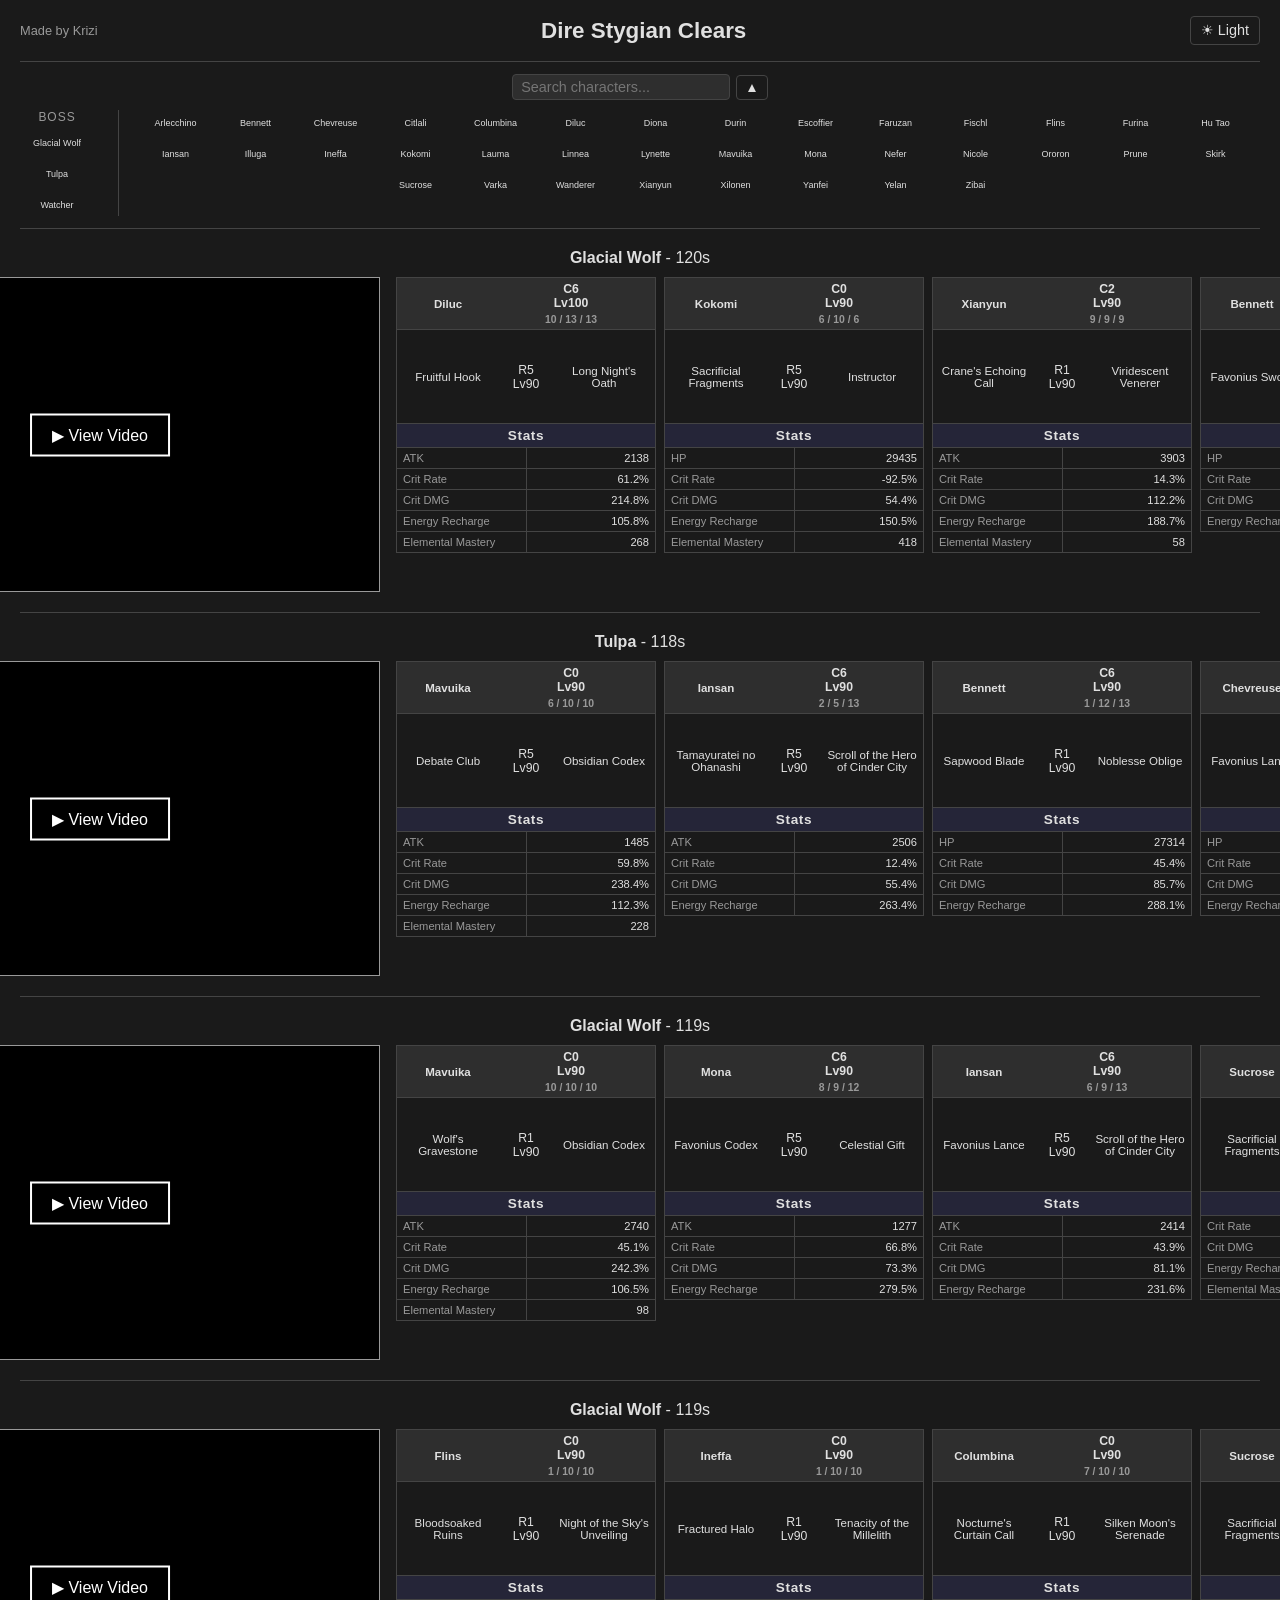
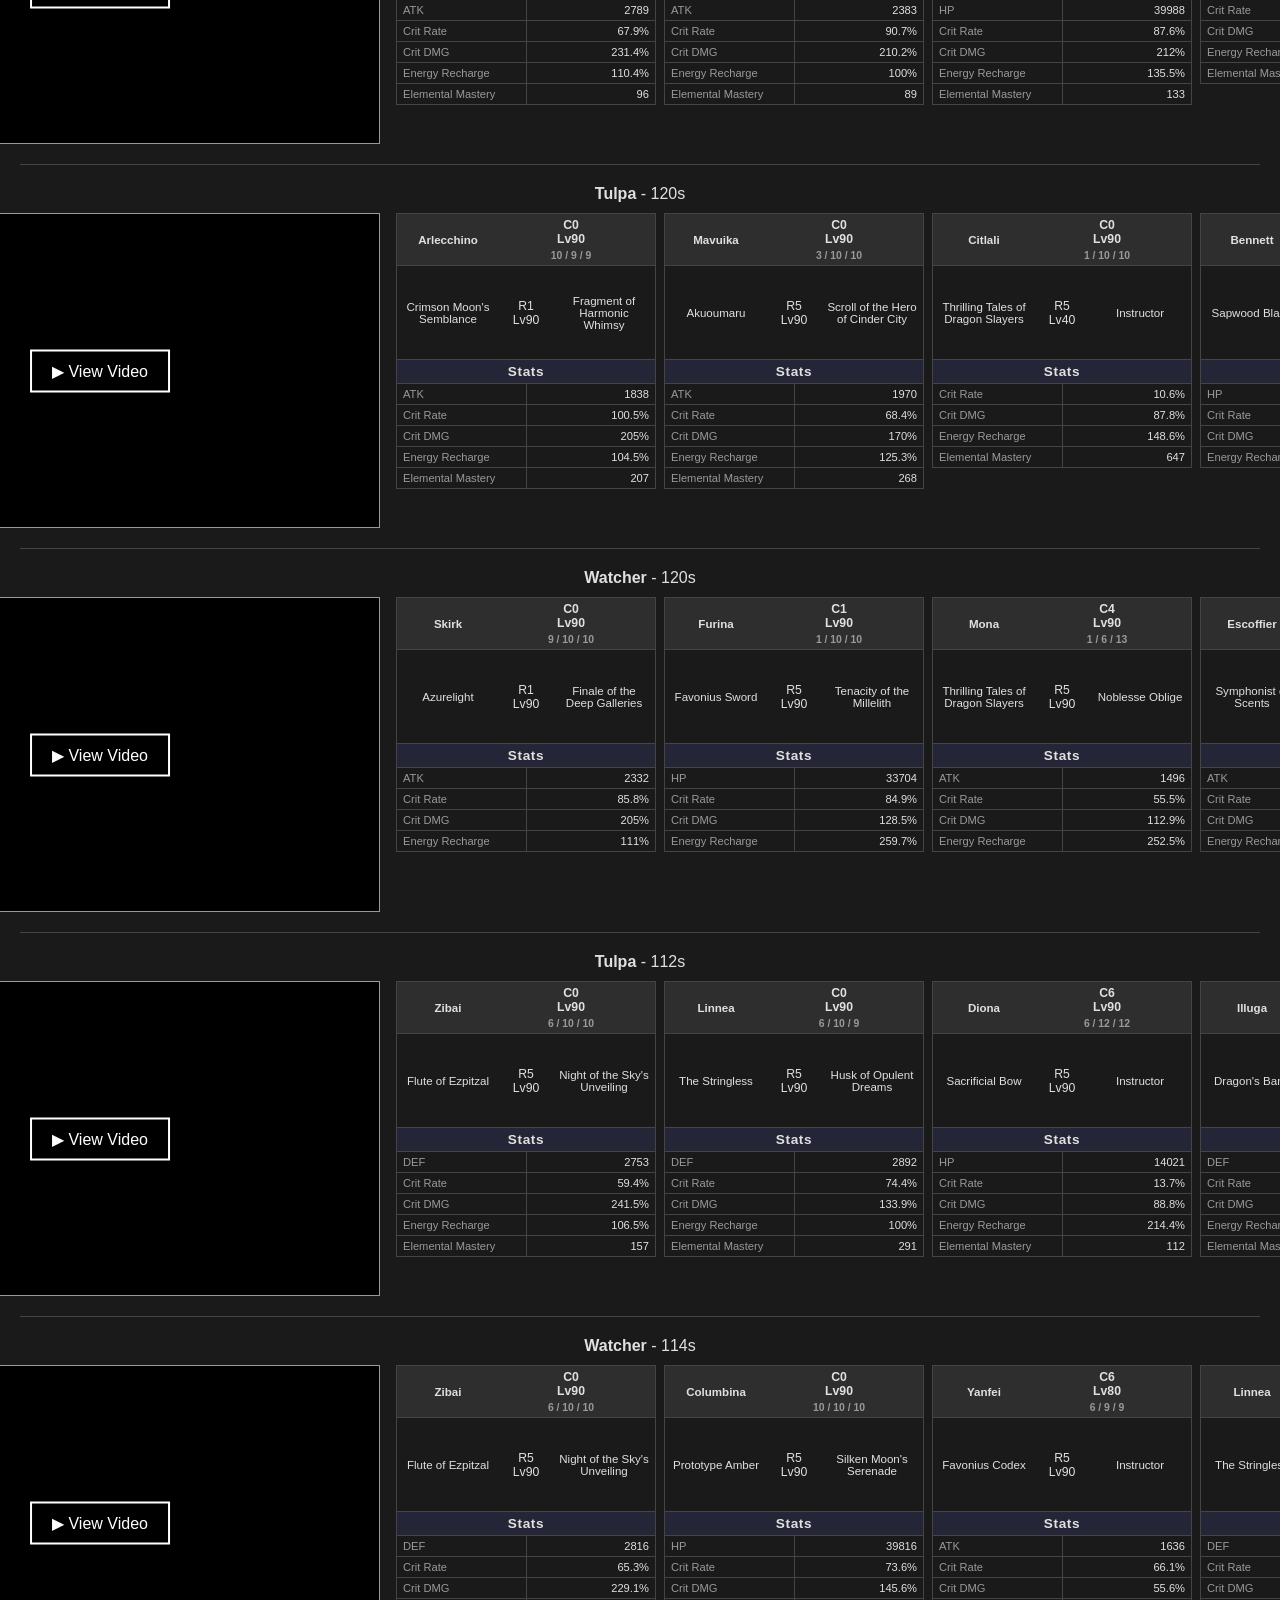
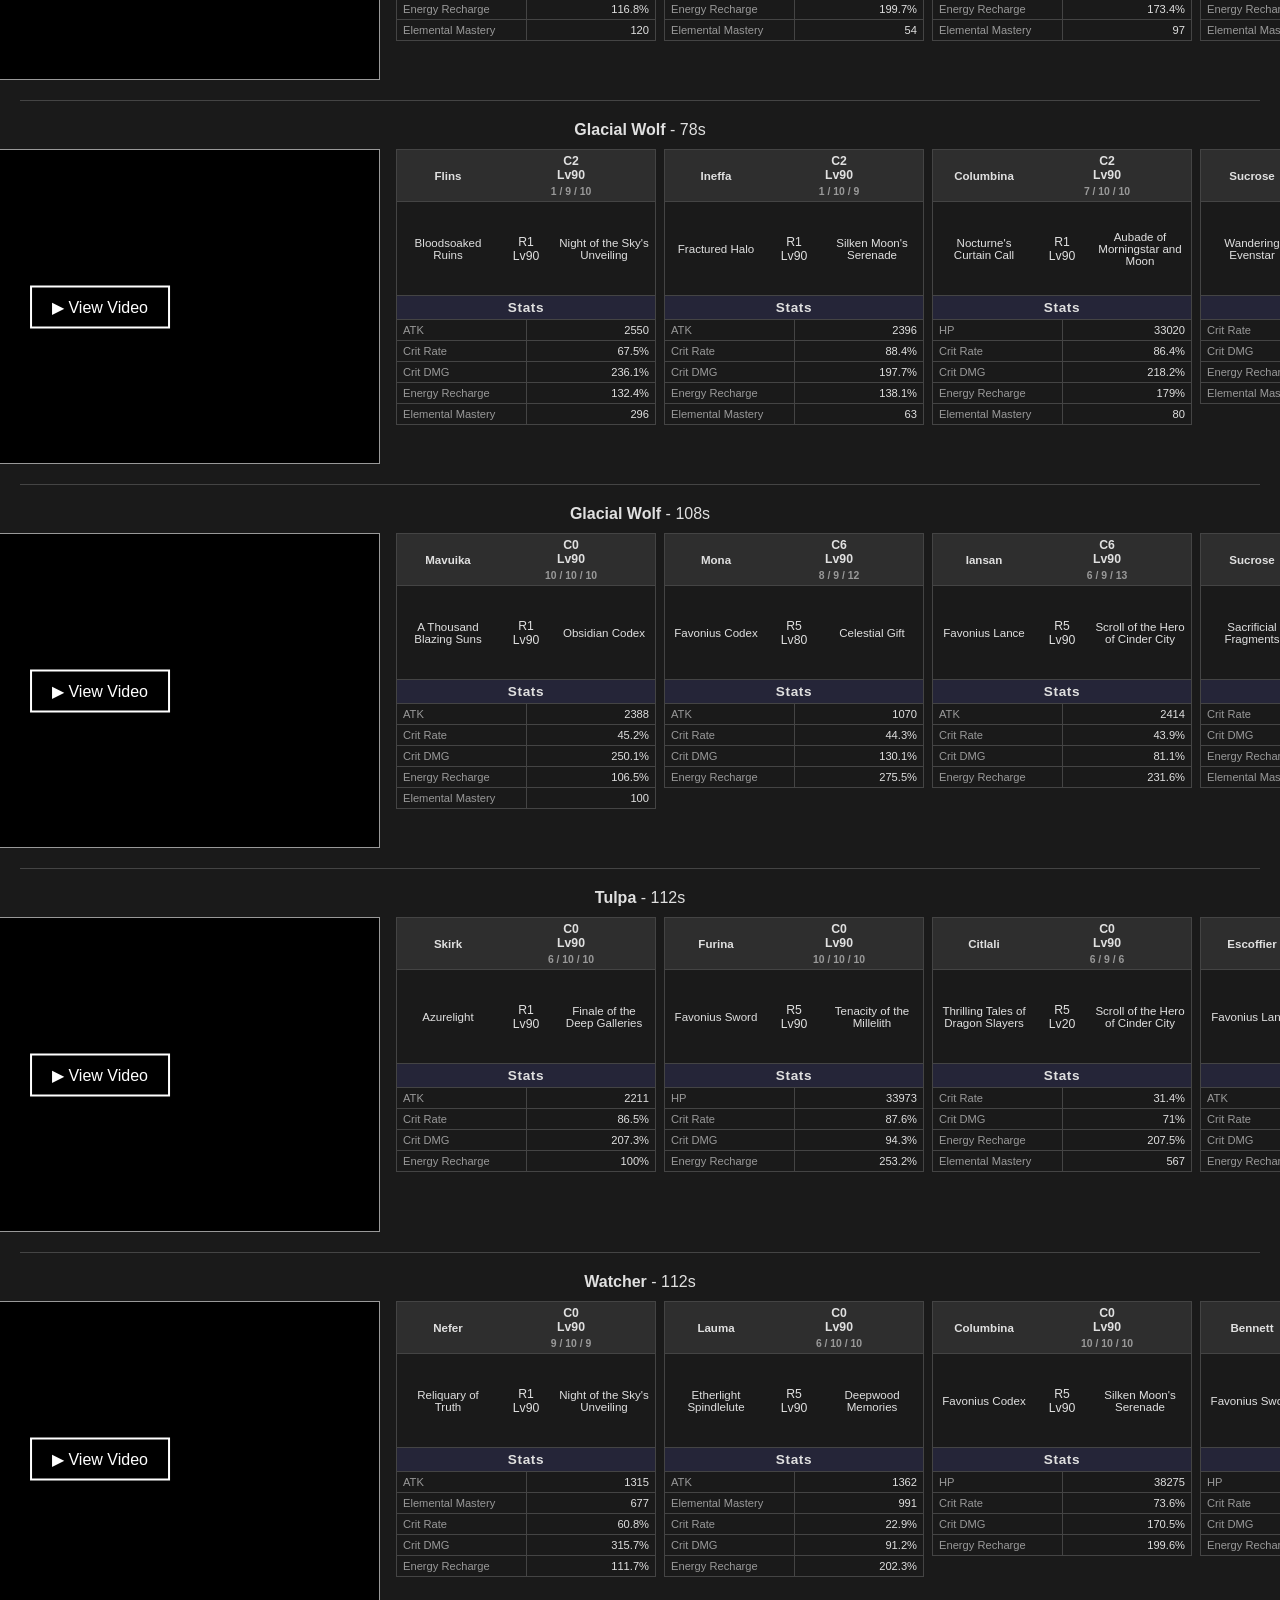
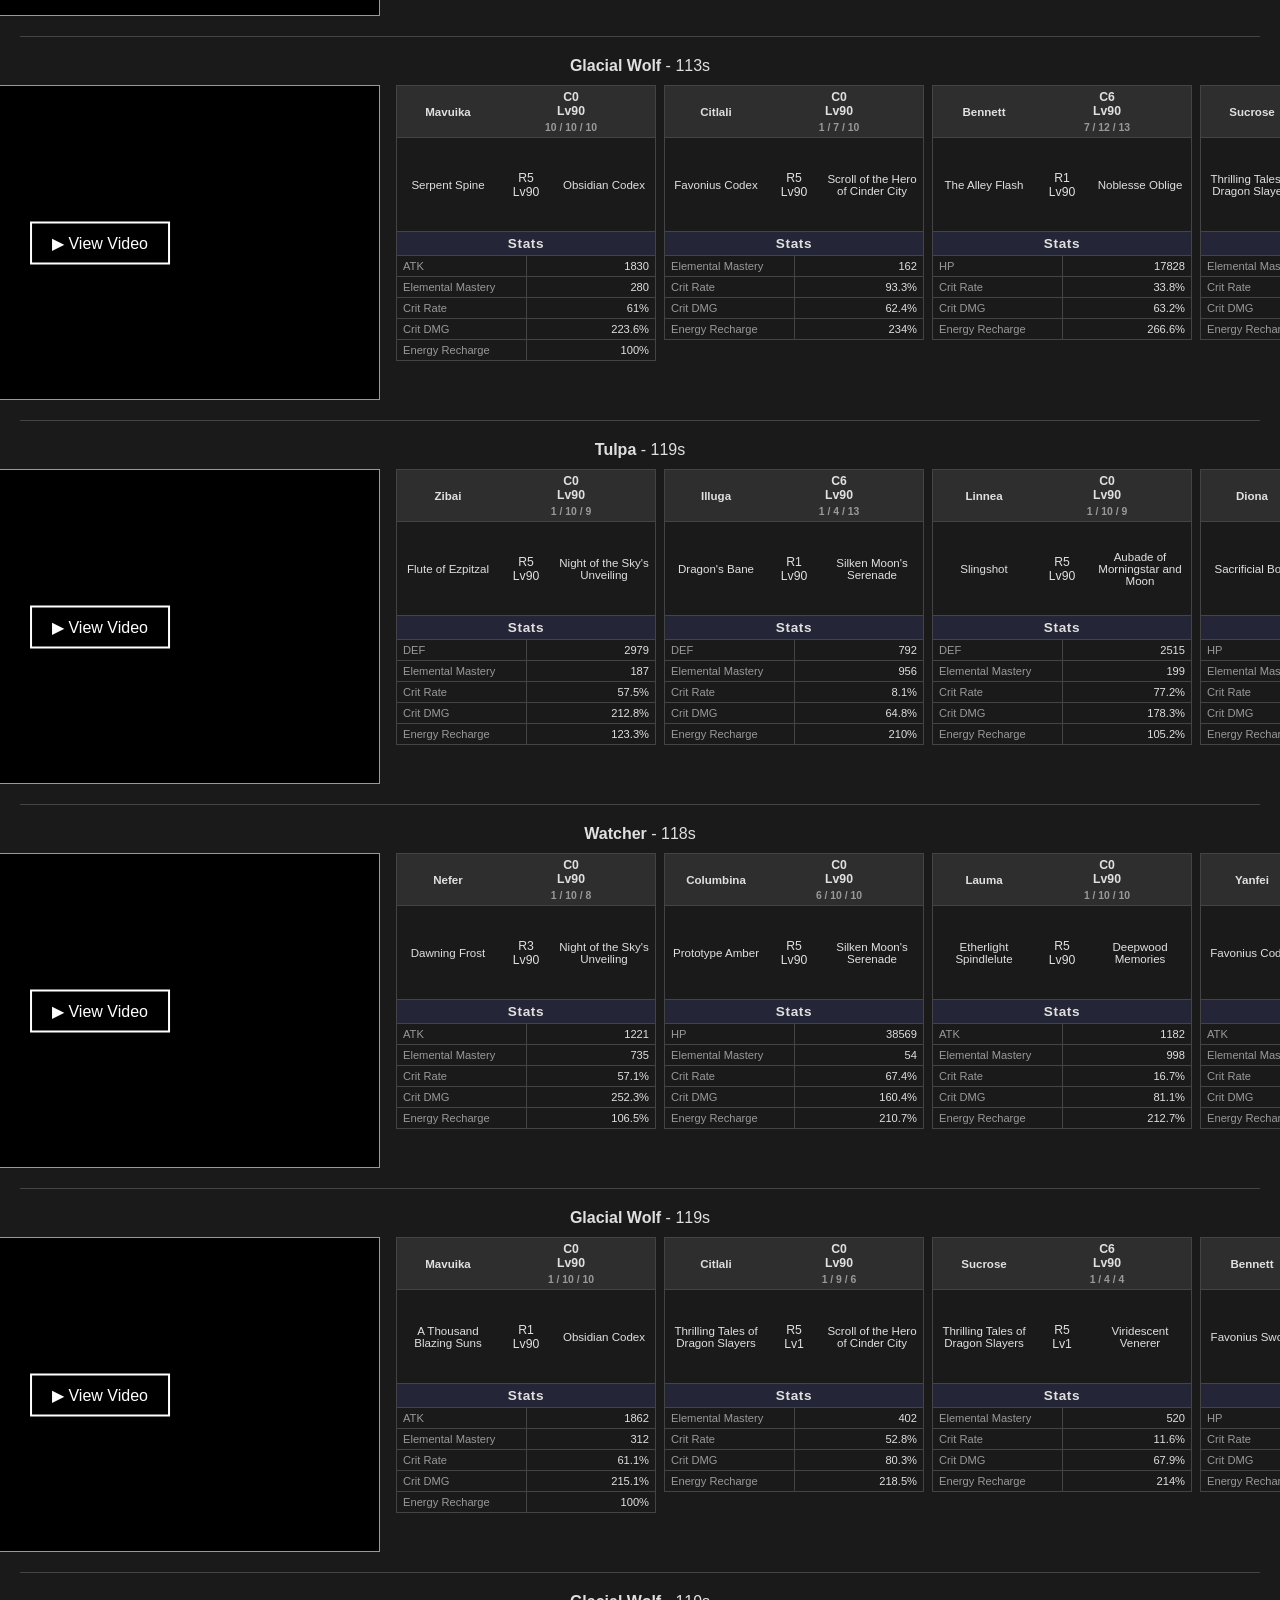
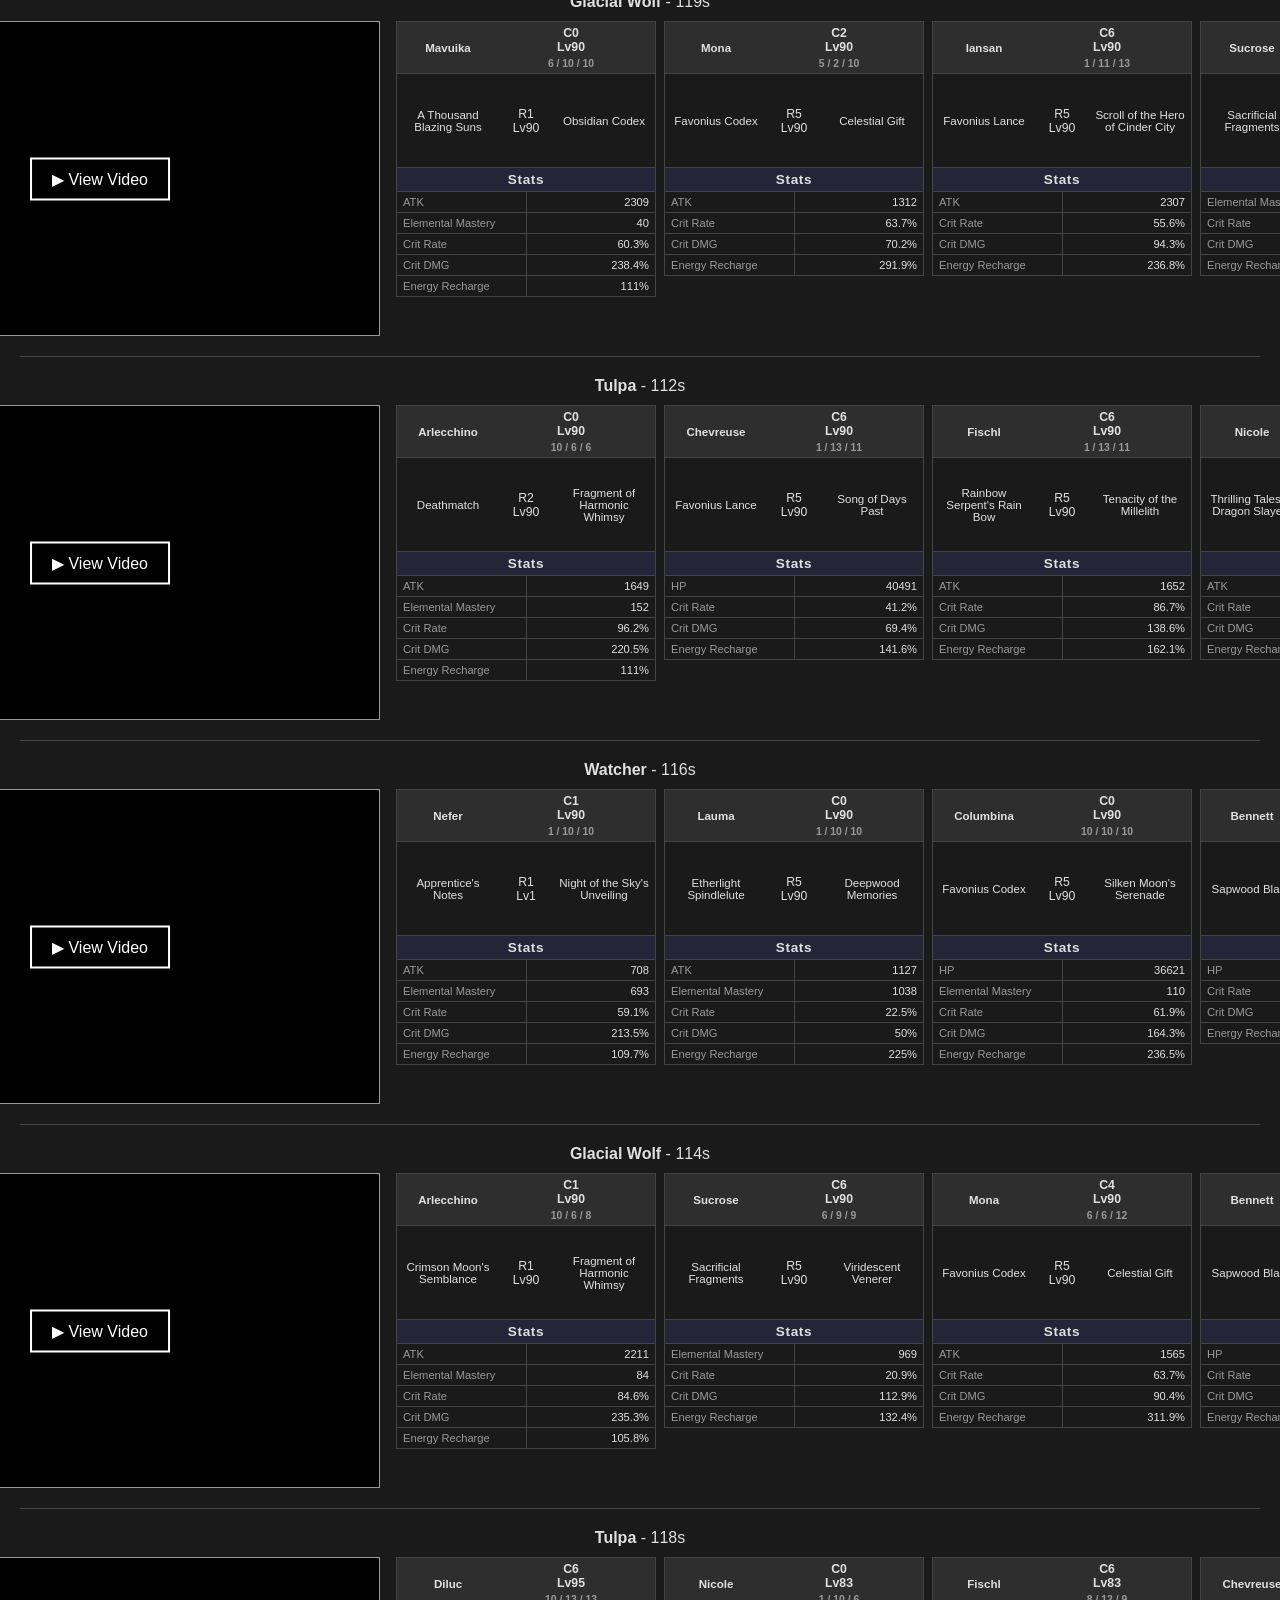
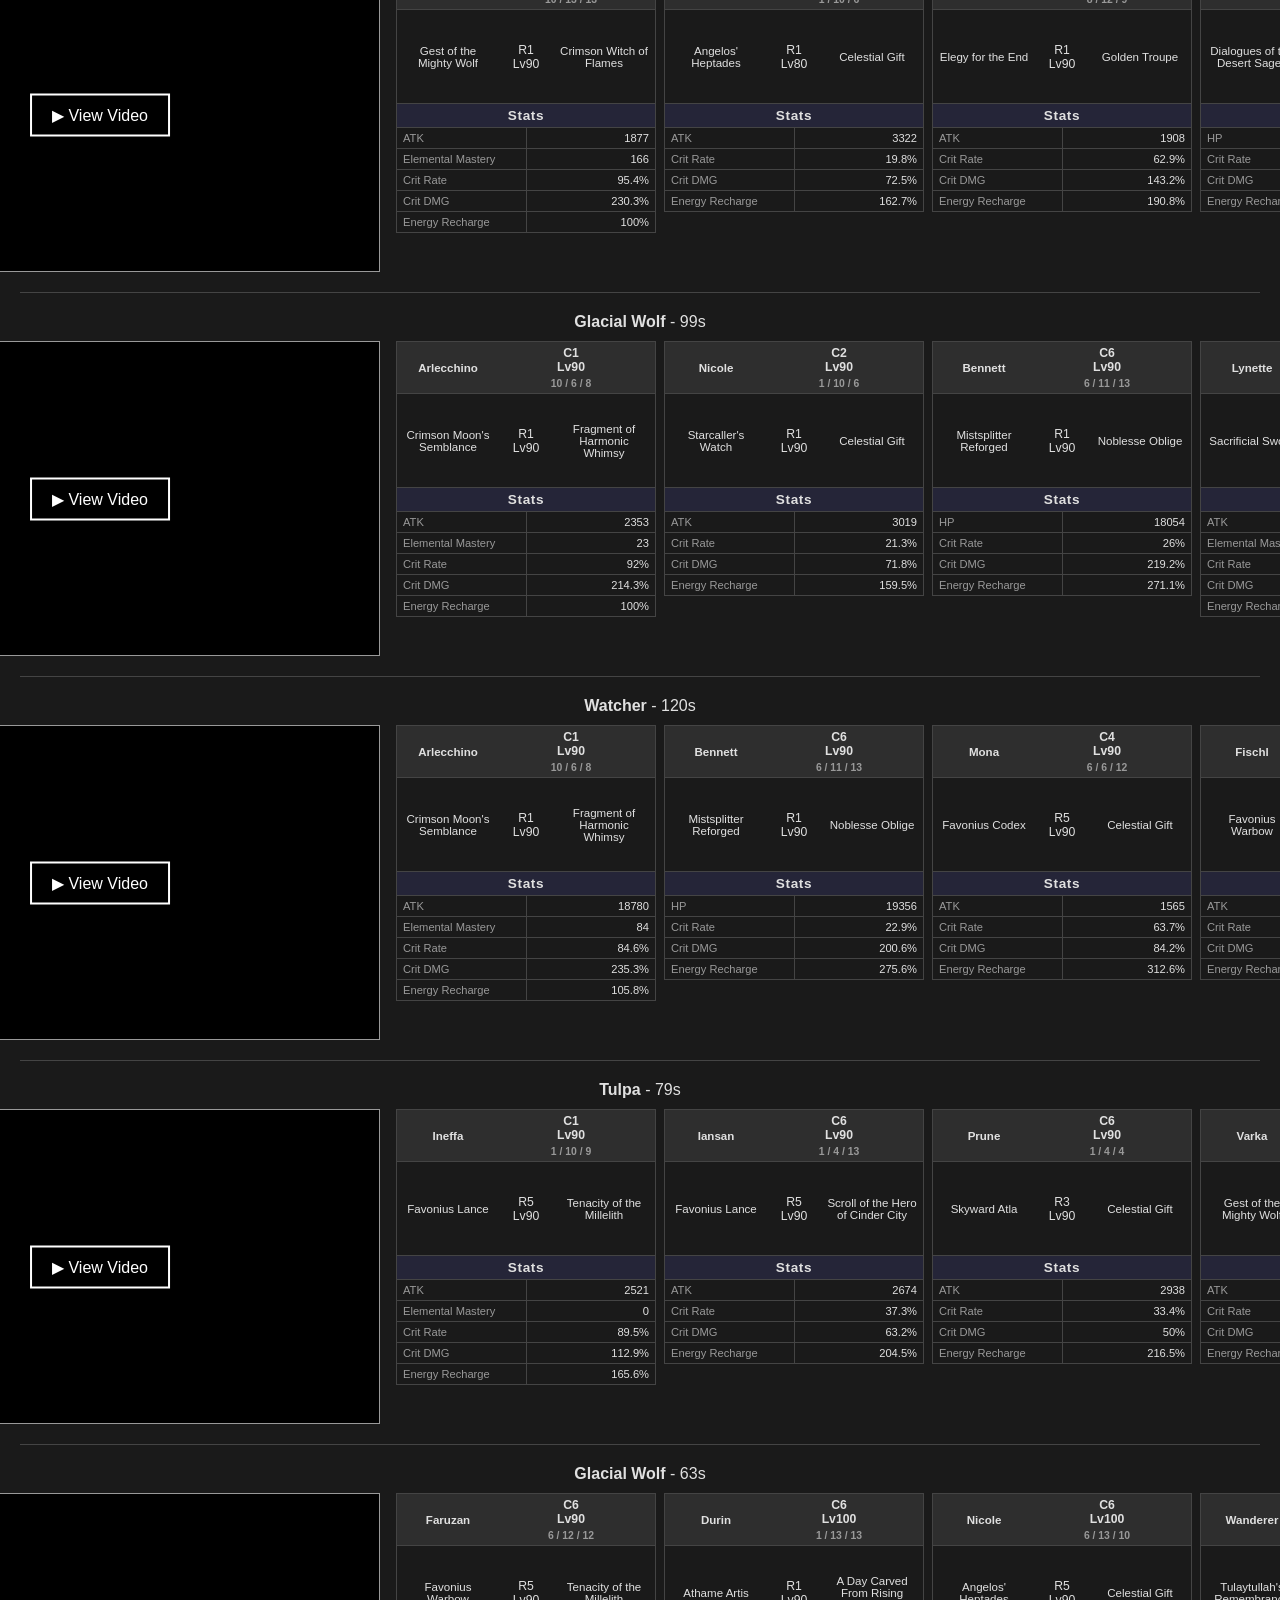
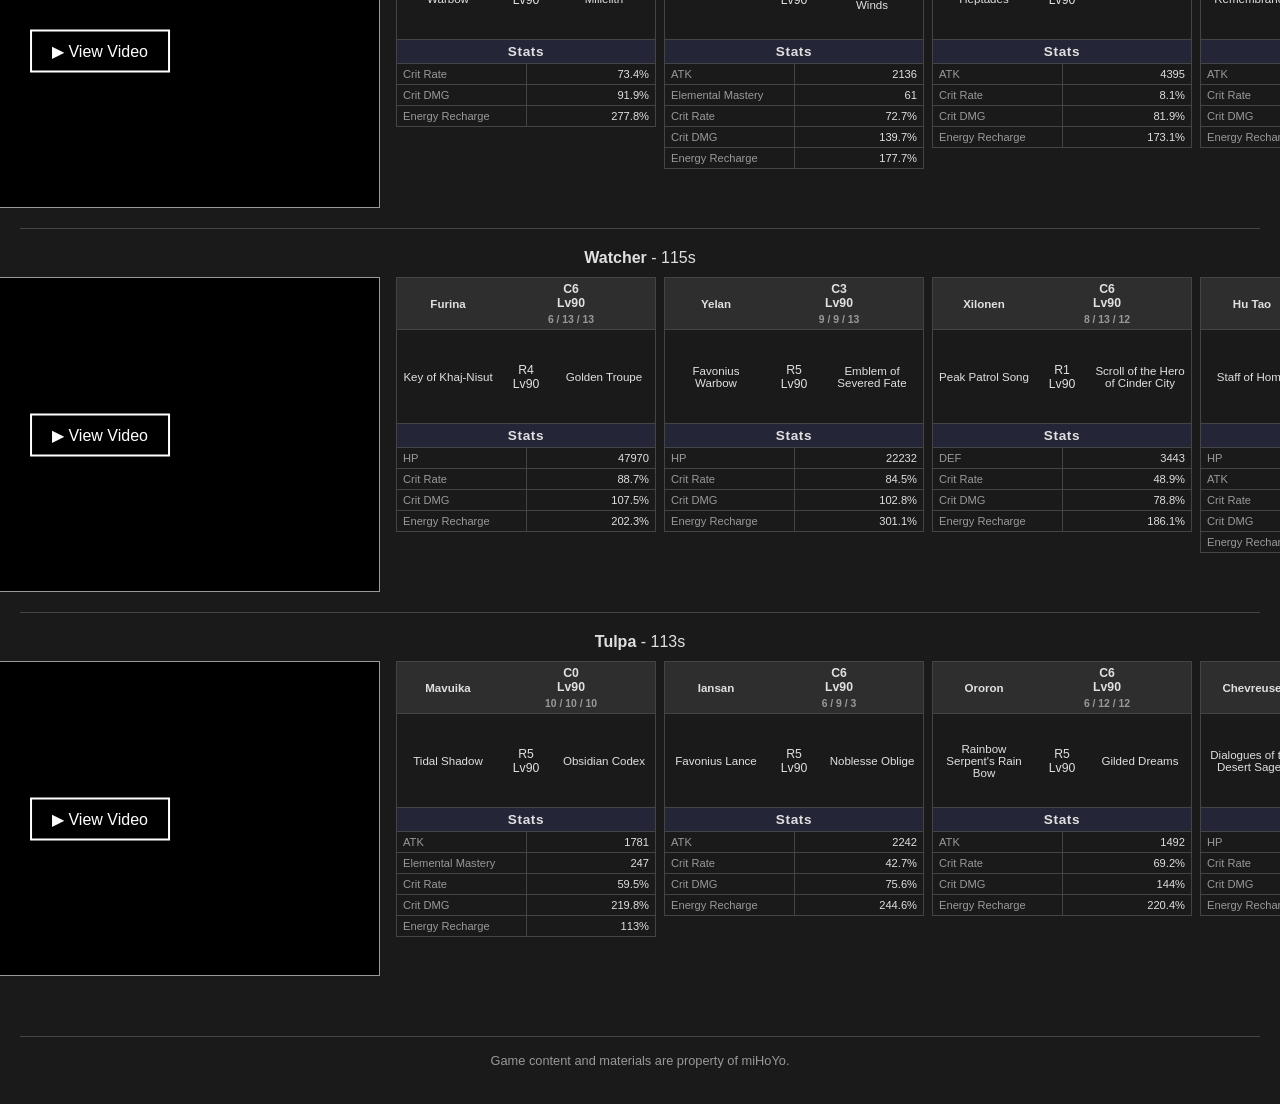
==== index.html @ 328d5f1f "Fixed mobile view tabs" ====
<!DOCTYPE html>
<html lang="en">
<head>
  <meta charset="UTF-8">
  <meta name="viewport" content="width=device-width, initial-scale=1.0">
  <title>Dire Stygian Clears</title>
  <link rel="stylesheet" href="dire-stygian-clears.css">
</head>
<body>

<header>
  <span id="byline">Made by Krizi</span>
  <h1>Dire Stygian Clears</h1>
  <div id="filters">
    <button id="themeToggle">&#9728; Light</button>
  </div>
</header>

<div id="mobileTabs">
  <button class="mobile-tab active" data-tab="clears">Clears</button>
  <button class="mobile-tab" data-tab="filters">Filters</button>
</div>

<div id="charBar">
  <div id="charSearchRow">
    <input type="text" id="charSearch" placeholder="Search characters...">
    <button id="charToggle">&#9650;</button>
  </div>
  <div id="filterIcons">
    <div id="bossIconsSection">
      <div class="filter-section-label">Boss</div>
      <div id="bossIcons"></div>
    </div>
    <div id="charIconsDivider"></div>
    <div id="charIconsSection">
      <div id="charIcons"></div>
    </div>
  </div>
</div>

<div id="videoList"></div>

<footer>Game content and materials are property of miHoYo.</footer>

<script src="dire-stygian-clears.js"></script>

</body>
</html>
---- dire-stygian-clears.css ----
:root {
  --bg: #1a1a1a;
  --text: #e0e0e0;
  --text-muted: #999;
  --border: #444;
  --border-hover: #666;
  --surface: #2e2e2e;
  --surface-alt: #252538;
  --active-border: #4a90e2;
  --active-bg: #1a3050;
}
body.light {
  --bg: #ffffff;
  --text: #333333;
  --text-muted: #555555;
  --border: #cccccc;
  --border-hover: #aaaaaa;
  --surface: #f0f0f0;
  --surface-alt: #e8eaf0;
  --active-border: #4a90e2;
  --active-bg: #e8f0fe;
}
body {
  max-width: 1400px;
  margin: 0 auto;
  padding: 0 20px 20px;
  text-align: center;
  background: var(--bg);
  color: var(--text);
  font-family: 'Product Sans', sans-serif;
}
#videoList {
  text-align: left;
}
.video-section {
  display: flex;
  flex-direction: column;
  align-items: center;
  padding-bottom: 20px;
  margin-bottom: 20px;
  border-bottom: 1px solid var(--border);
}
.video-section:last-child {
  border-bottom: none;
  margin-bottom: 0;
}
.video-title {
  text-align: center;
  margin: 0 0 10px;
}
.video-layout {
  display: flex;
  gap: 16px;
  align-items: flex-start;
}
.video-wrapper {
  width: 560px;
  flex-shrink: 0;
}
.video-embed-placeholder {
  width: 100%;
  height: 315px;
  position: relative;
  background: #000;
  cursor: pointer;
}
.video-iframe {
  width: 100%;
  height: 315px;
  display: block;
}
.char-cards-grid {
  display: flex;
  gap: 8px;
}
.video-thumb {
  display: block;
  opacity: 0.8;
}
.video-play-btn {
  position: absolute;
  top: 50%;
  left: 50%;
  transform: translate(-50%, -50%);
  background: rgba(0,0,0,0.7);
  color: #fff;
  padding: 10px 20px;
  font-size: 16px;
  border: 2px solid #fff;
  pointer-events: none;
}
header {
  display: flex;
  align-items: center;
  justify-content: space-between;
  padding: 16px 0;
  border-bottom: 1px solid var(--border);
}
header h1 {
  margin: 0;
  font-size: 1.4em;
}
#byline {
  font-size: 0.8em;
  color: var(--text-muted);
}
#filters {
  display: flex;
  align-items: center;
  gap: 10px;
}
#charBar {
  padding: 12px 0;
  border-bottom: 1px solid var(--border);
  margin-bottom: 20px;
}
#charSearchRow {
  display: flex;
  align-items: center;
  justify-content: center;
  gap: 6px;
  margin-bottom: 10px;
}
#charSearch {
  padding: 4px 8px;
  font-size: 0.9em;
  width: 200px;
  background: var(--surface);
  color: var(--text);
  border: 1px solid var(--border);
  border-radius: 4px;
}
#charToggle {
  cursor: pointer;
  background: none;
  border: 1px solid var(--border);
  border-radius: 4px;
  padding: 2px 8px;
  font-size: 0.85em;
  line-height: 1.4;
  color: var(--text);
}
#filterIcons {
  display: flex;
  align-items: flex-start;
  gap: 0;
}
#bossIconsSection {
  display: flex;
  flex-direction: column;
  align-items: center;
  padding-right: 12px;
  flex-shrink: 0;
}
.filter-section-label {
  font-size: 0.75em;
  color: var(--text-muted);
  margin-bottom: 6px;
  letter-spacing: 0.08em;
  text-transform: uppercase;
}
#bossIcons {
  display: flex;
  flex-direction: column;
  gap: 6px;
  align-items: center;
}
#charIconsDivider {
  width: 1px;
  background: var(--border);
  margin: 0 12px;
  align-self: stretch;
}
#charIconsSection {
  flex: 1;
}
#charIcons {
  display: flex;
  flex-wrap: wrap;
  gap: 6px;
  justify-content: center;
}
.char-icon {
  display: flex;
  flex-direction: column;
  align-items: center;
  cursor: pointer;
  padding: 4px;
  border: 2px solid transparent;
  border-radius: 6px;
  width: 62px;
  transition: border-color 0.15s, background 0.15s;
}
.char-icon:hover {
  border-color: var(--border-hover);
}
.char-icon.active {
  border-color: var(--active-border);
  background: var(--active-bg);
}
.char-icon img {
  width: 48px;
  height: 48px;
  object-fit: contain;
}
.char-icon span {
  font-size: 9px;
  text-align: center;
  margin-top: 2px;
  line-height: 1.2;
  word-break: break-word;
}
.char-card {
  border-collapse: collapse;
  width: 260px;
  table-layout: fixed;
  font-size: 0.85em;
  vertical-align: top;
}
.char-card td, .char-card th {
  border: 1px solid var(--border);
  padding: 4px 6px;
}
.char-card th {
  background: var(--surface);
}
.artifacts-row {
  display: flex;
  gap: 8px;
  flex-wrap: wrap;
}
.row-label {
  font-weight: 600;
  white-space: nowrap;
  color: var(--text-muted);
}
.stats-heading {
  font-weight: 700;
  background: var(--surface-alt);
  text-align: center;
  letter-spacing: 0.05em;
}
.stat-key {
  font-size: 0.82em;
  color: var(--text-muted);
  white-space: nowrap;
}
.stat-val {
  font-size: 0.82em;
  text-align: right;
  font-variant-numeric: tabular-nums;
}
.char-card-header {
  display: flex;
  align-items: center;
  justify-content: space-between;
}
.char-card td .char-card-header {
  min-height: 85px;
}
.char-card-icon {
  display: flex;
  flex-direction: column;
  align-items: center;
  gap: 2px;
  min-width: 90px;
  max-width: 90px;
}
.char-card-icon span {
  font-size: 0.85em;
  word-break: break-word;
  text-align: center;
}
.char-card-meta {
  flex: 1;
  text-align: center;
  font-size: 0.9em;
  white-space: nowrap;
}
.char-card-talents {
  margin-top: 4px;
  font-size: 0.85em;
  color: var(--text-muted);
}
#themeToggle {
  cursor: pointer;
  background: none;
  border: 1px solid var(--border);
  border-radius: 4px;
  padding: 2px 10px;
  font-size: 0.9em;
  line-height: 1.6;
  color: var(--text);
}
input[type="text"] {
  background: var(--surface);
  color: var(--text);
  border: 1px solid var(--border);
  border-radius: 4px;
  padding: 2px 6px;
}
footer {
  margin-top: 40px;
  padding: 16px 0;
  border-top: 1px solid var(--border);
  text-align: center;
  font-size: 0.8em;
  color: var(--text-muted);
}

/* Tab bar — hidden on desktop */
#mobileTabs {
  display: none;
}

@media (max-width: 768px) {
  body {
    padding: 0 8px 16px;
  }

  /* Header: stack byline above title, center everything */
  header {
    flex-direction: column;
    align-items: center;
    gap: 4px;
    padding: 10px 0;
  }
  header h1 {
    font-size: 1.1em;
    order: 1;
  }
  #byline {
    order: 0;
  }
  #filters {
    order: 2;
  }

  /* Tab bar */
  #mobileTabs {
    display: flex;
    border-bottom: 2px solid var(--border);
    margin-bottom: 12px;
  }
  .mobile-tab {
    flex: 1;
    padding: 10px 0;
    background: none;
    border: none;
    border-bottom: 3px solid transparent;
    margin-bottom: -2px;
    color: var(--text-muted);
    font-size: 0.95em;
    font-family: inherit;
    cursor: pointer;
    transition: color 0.15s, border-color 0.15s;
  }
  .mobile-tab.active {
    color: var(--text);
    border-bottom-color: var(--active-border);
  }

  /* Tab show/hide: charBar hidden on mobile unless filters tab active */
  body:not(.mobile-filters-active) #charBar {
    display: none;
  }
  body.mobile-filters-active #videoList {
    display: none;
  }
  body.mobile-filters-active footer {
    display: none;
  }

  /* Full-screen filters layout */
  body.mobile-filters-active #charBar {
    margin-bottom: 0;
    border-bottom: none;
    padding: 8px 0 0;
  }
  body.mobile-filters-active #charToggle {
    display: none;
  }
  body.mobile-filters-active #filterIcons {
    flex-direction: column;
    align-items: stretch;
    gap: 0;
  }
  body.mobile-filters-active #bossIconsSection {
    flex-direction: row;
    align-items: center;
    justify-content: center;
    padding-right: 0;
    padding-bottom: 10px;
    gap: 10px;
  }
  body.mobile-filters-active #bossIcons {
    flex-direction: row;
    flex-wrap: wrap;
    justify-content: center;
  }
  body.mobile-filters-active #charIconsDivider {
    width: auto;
    height: 1px;
    margin: 0 0 10px;
  }
  /* Full-size icons in filters tab */
  body.mobile-filters-active .char-icon {
    width: 62px;
    padding: 4px;
  }
  body.mobile-filters-active .char-icon img {
    width: 48px;
    height: 48px;
  }
  body.mobile-filters-active .char-icon span {
    font-size: 9px;
  }
  body.mobile-filters-active #charSearch {
    width: calc(100% - 40px);
  }

  /* Video stacks above cards */
  .video-layout {
    flex-direction: column;
    align-items: center;
  }
  .video-wrapper {
    width: 100%;
  }
  .video-embed-placeholder {
    height: auto;
    aspect-ratio: 16 / 9;
  }
  .video-thumb {
    width: 100%;
    height: auto;
  }
  .video-iframe {
    height: auto;
    aspect-ratio: 16 / 9;
  }

  /* Cards in 2x2 grid */
  .char-cards-grid {
    display: grid;
    grid-template-columns: 1fr 1fr;
    gap: 6px;
    width: 100%;
  }
  .char-card {
    width: 100%;
    font-size: 0.72em;
  }
  .char-card td, .char-card th {
    padding: 3px 4px;
  }
  .char-card td .char-card-header {
    min-height: unset;
  }
  .char-card-icon {
    min-width: 58px;
    max-width: 58px;
  }
  .char-card-icon img {
    width: 36px;
    height: 36px;
  }
  .char-card-icon span {
    font-size: 0.78em;
  }
  .char-card-meta {
    font-size: 0.82em;
  }
  .artifacts-row {
    gap: 4px;
  }
}
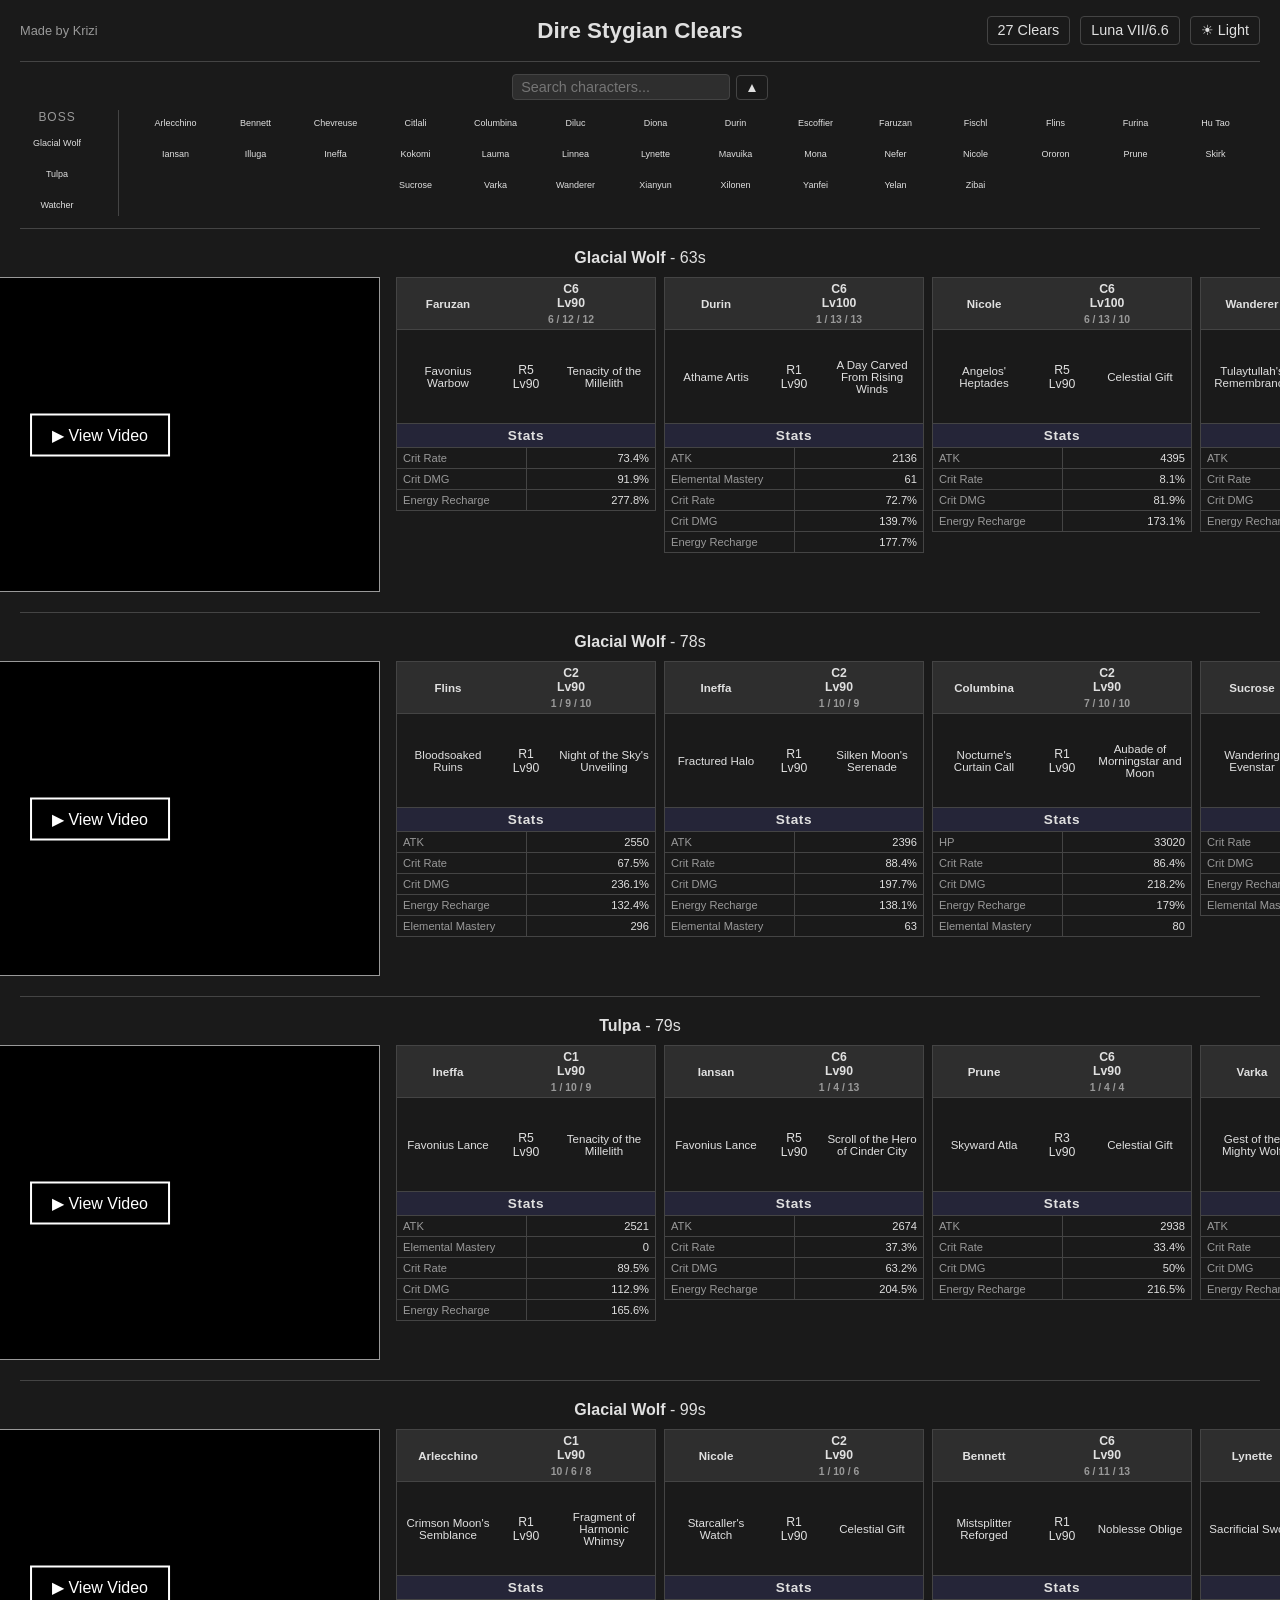
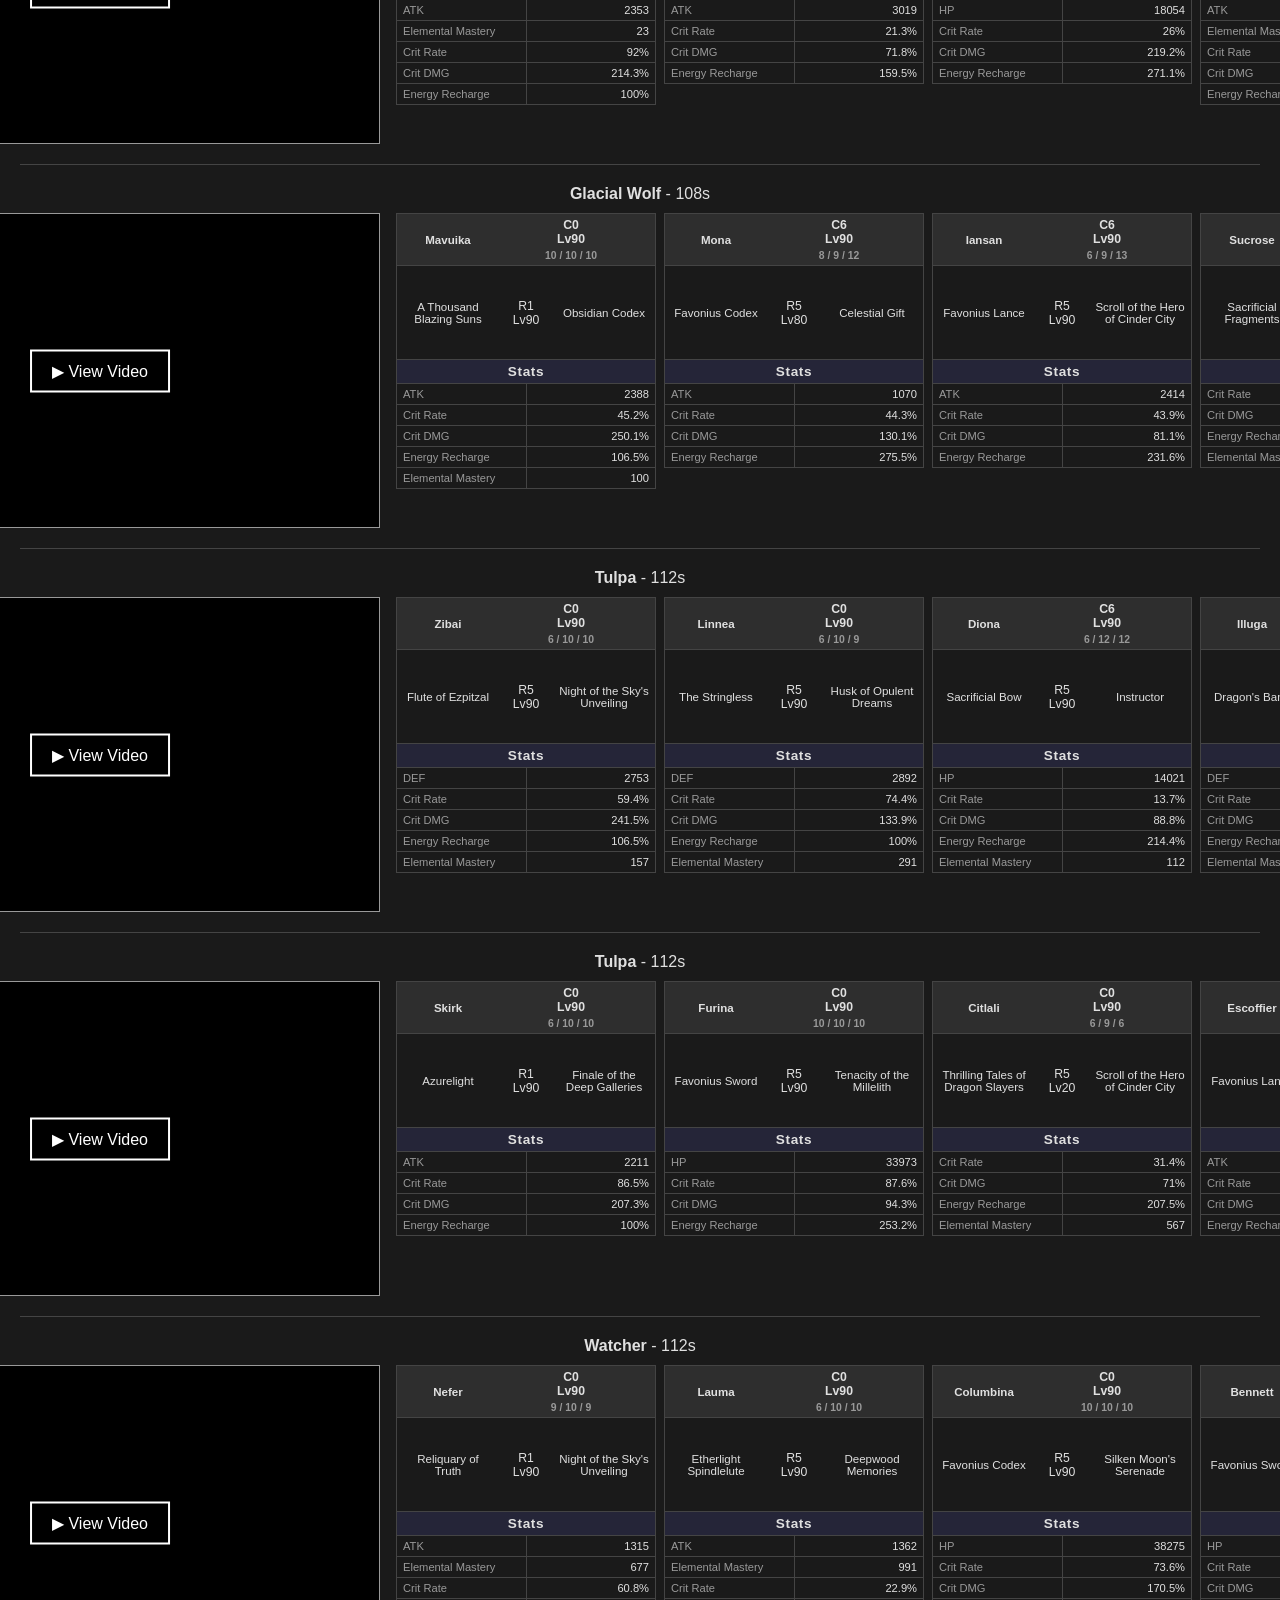
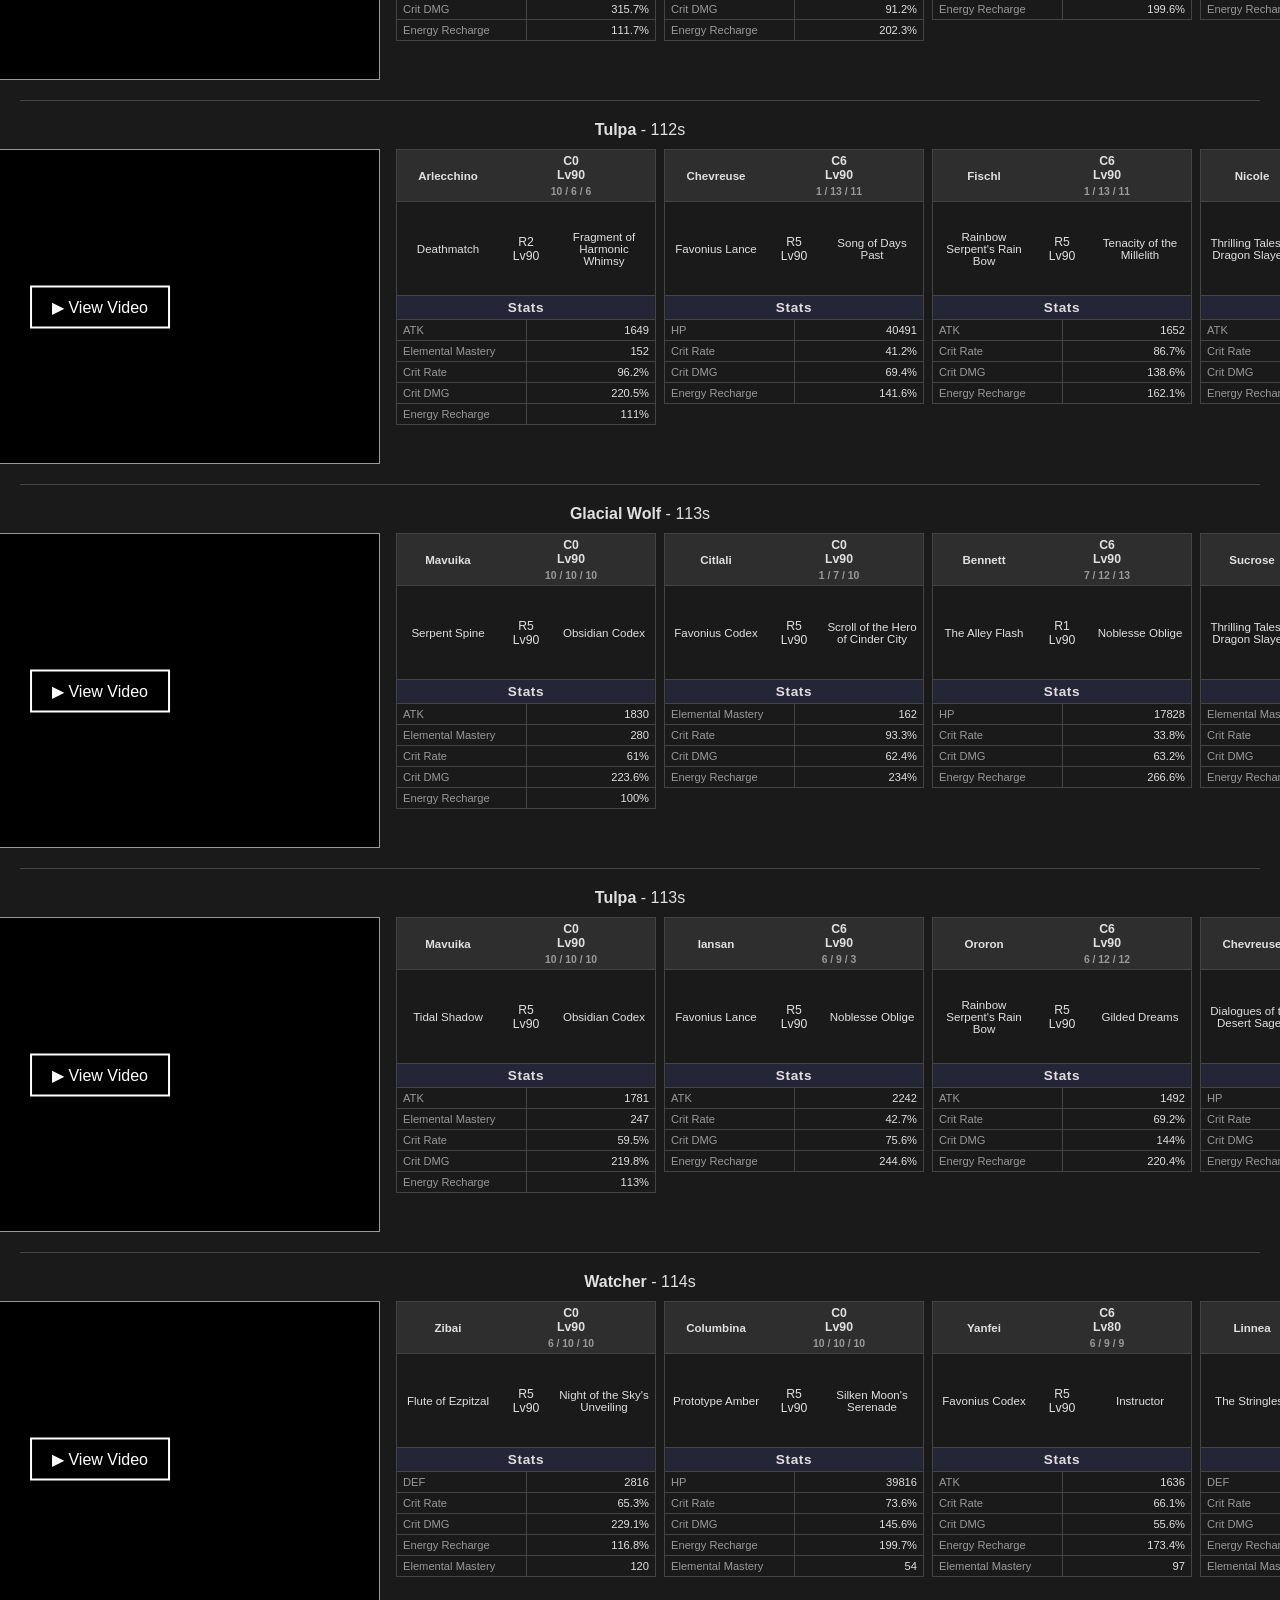
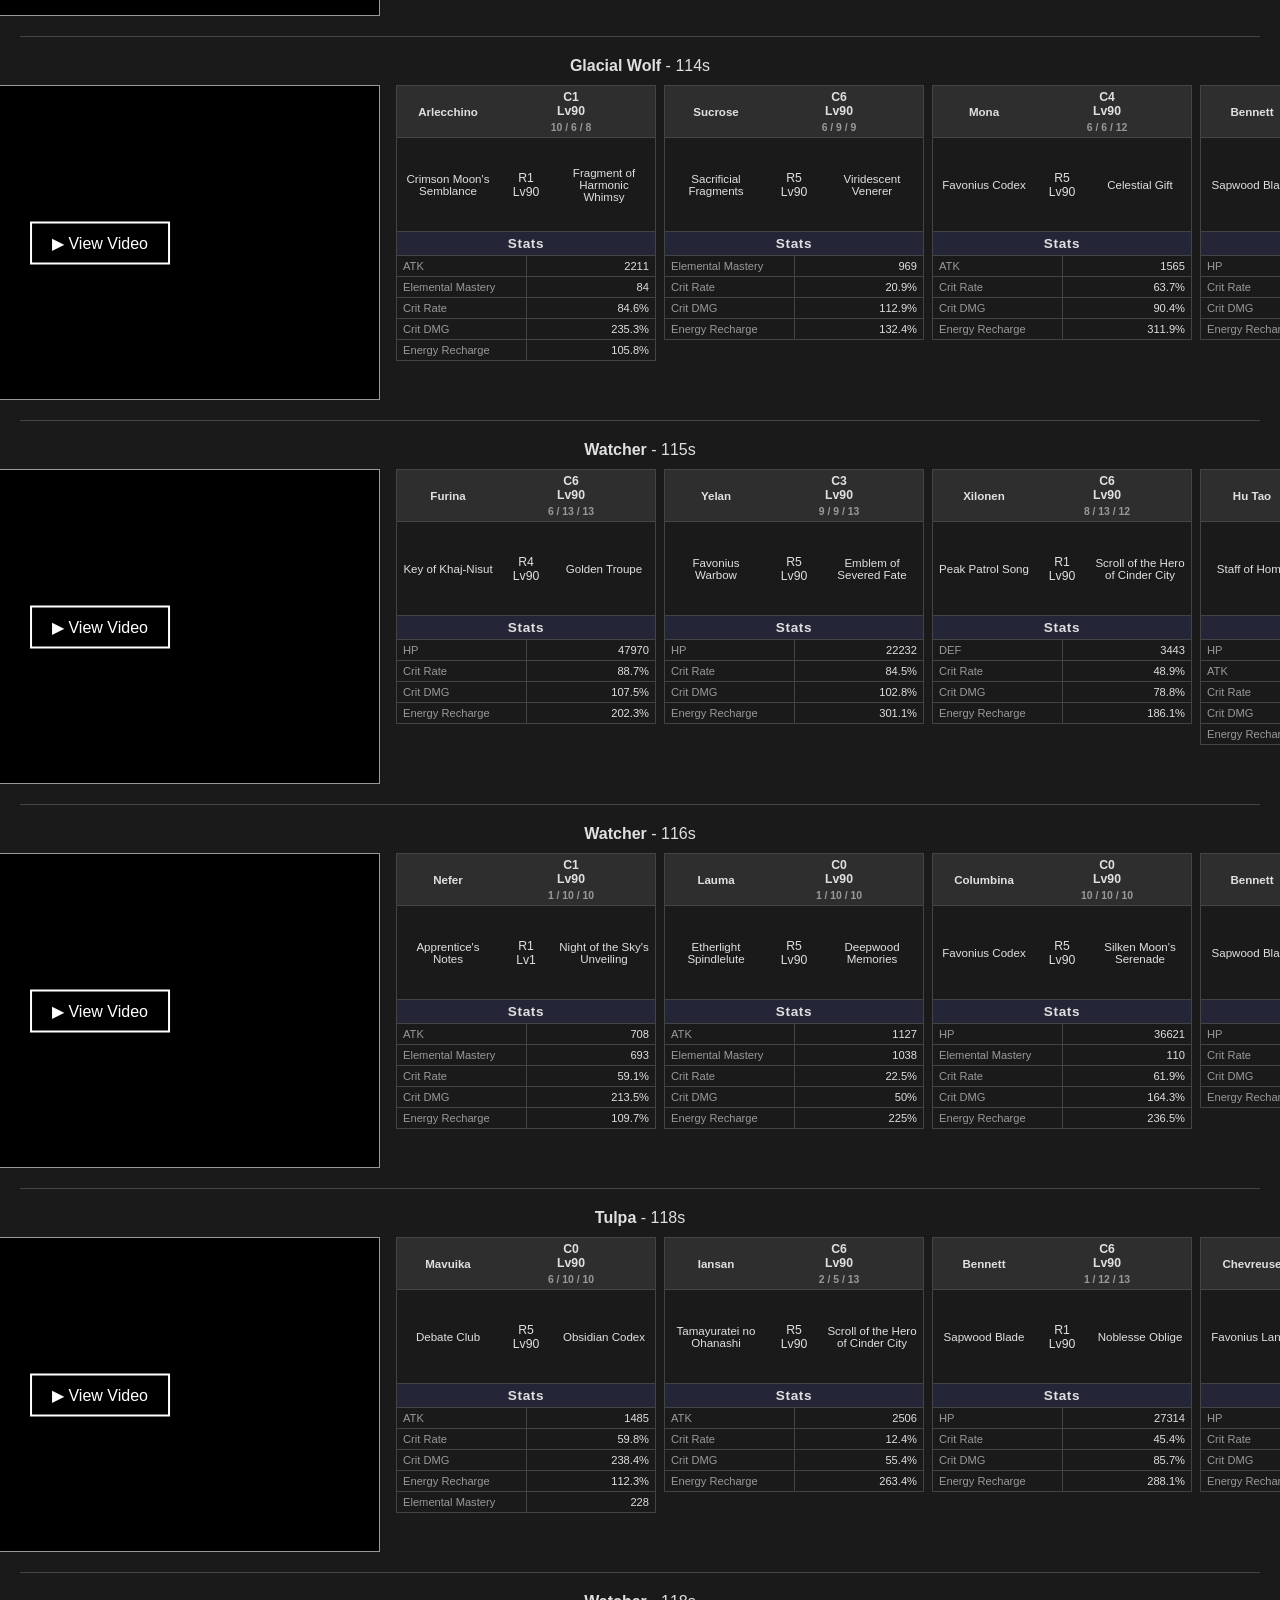
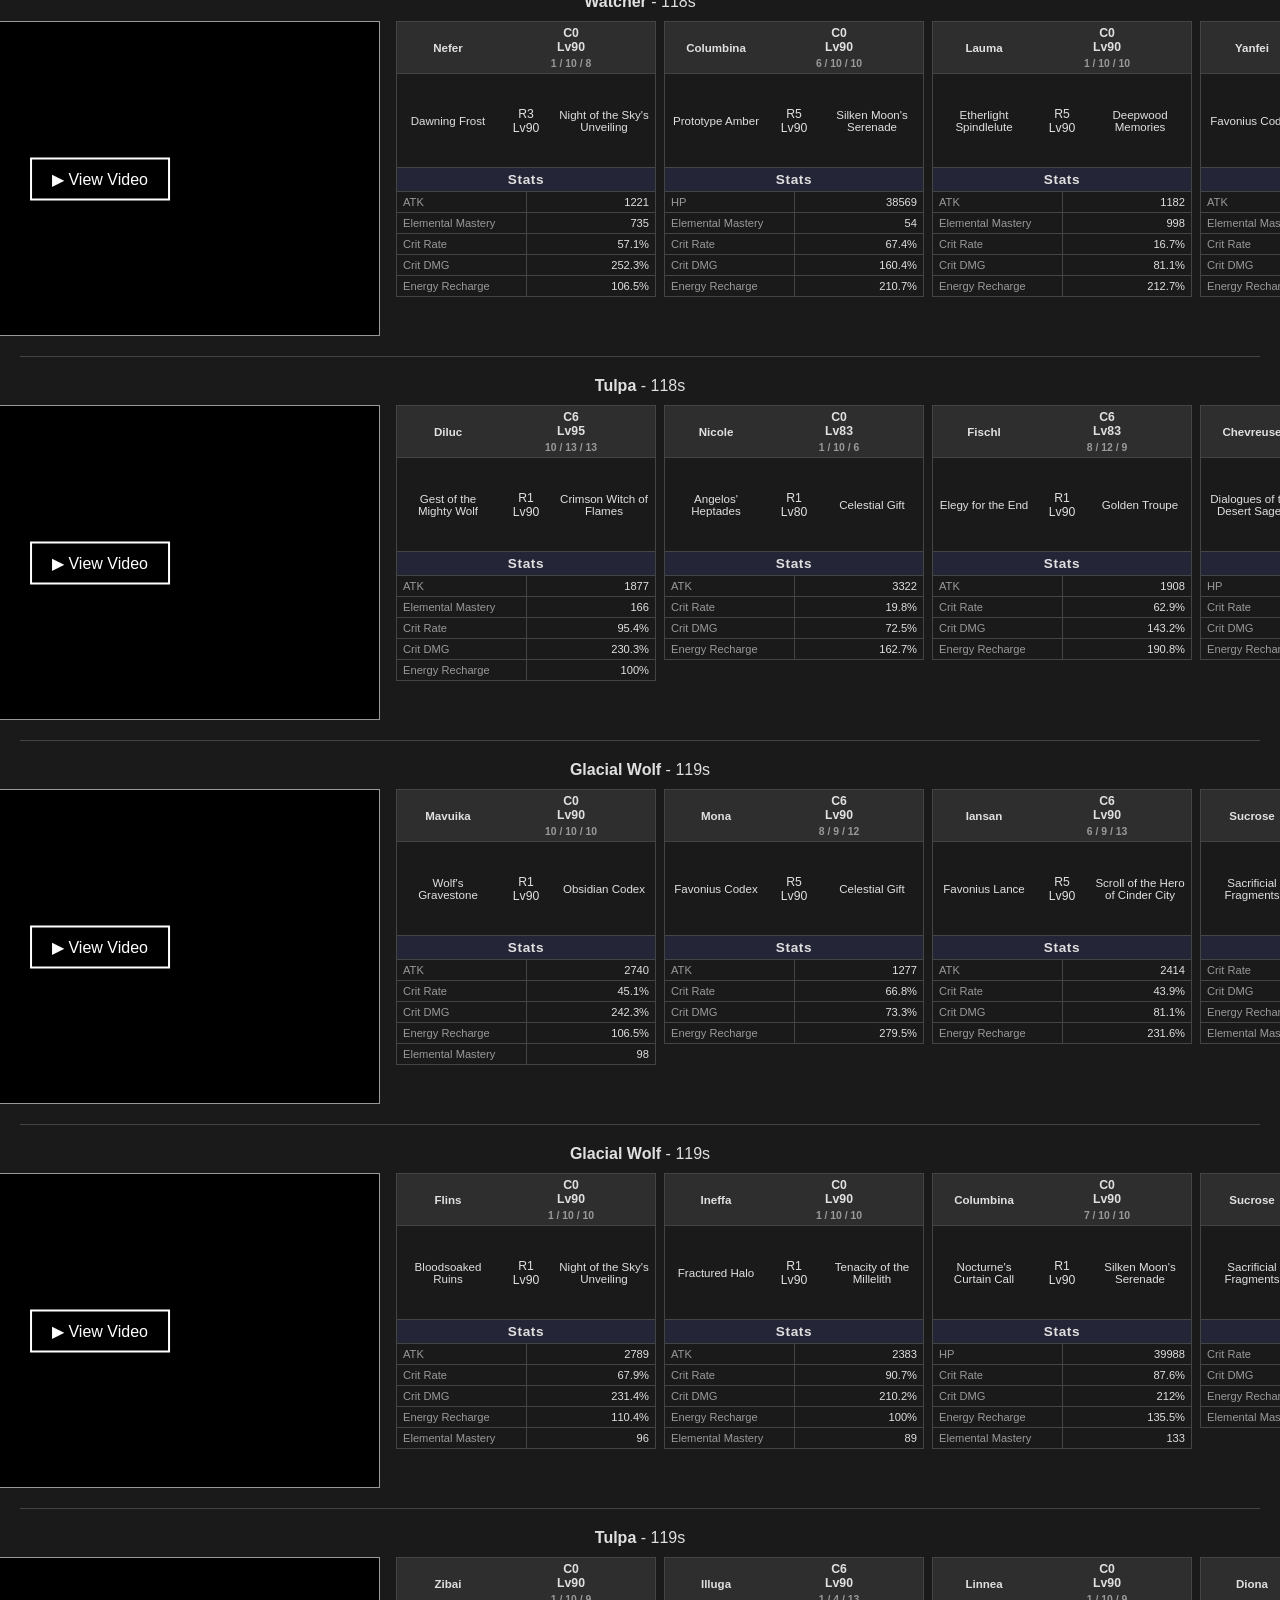
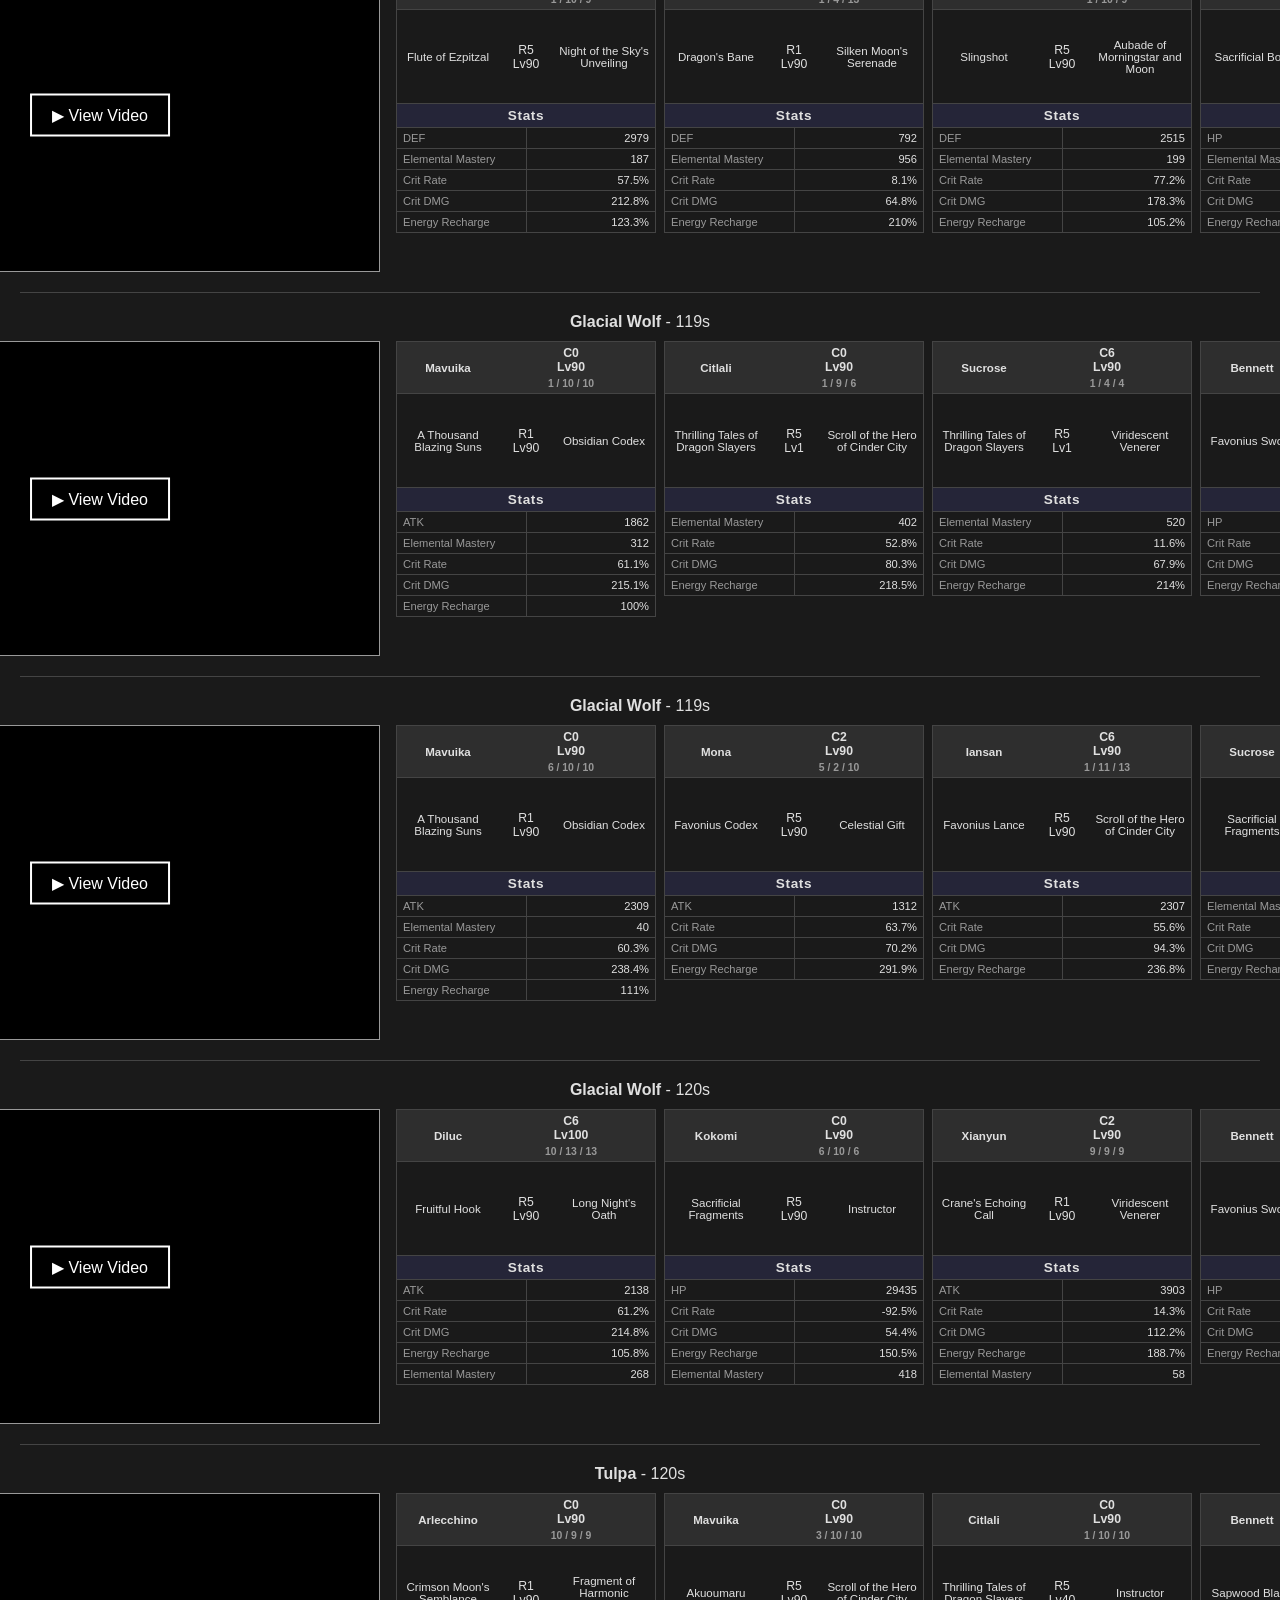
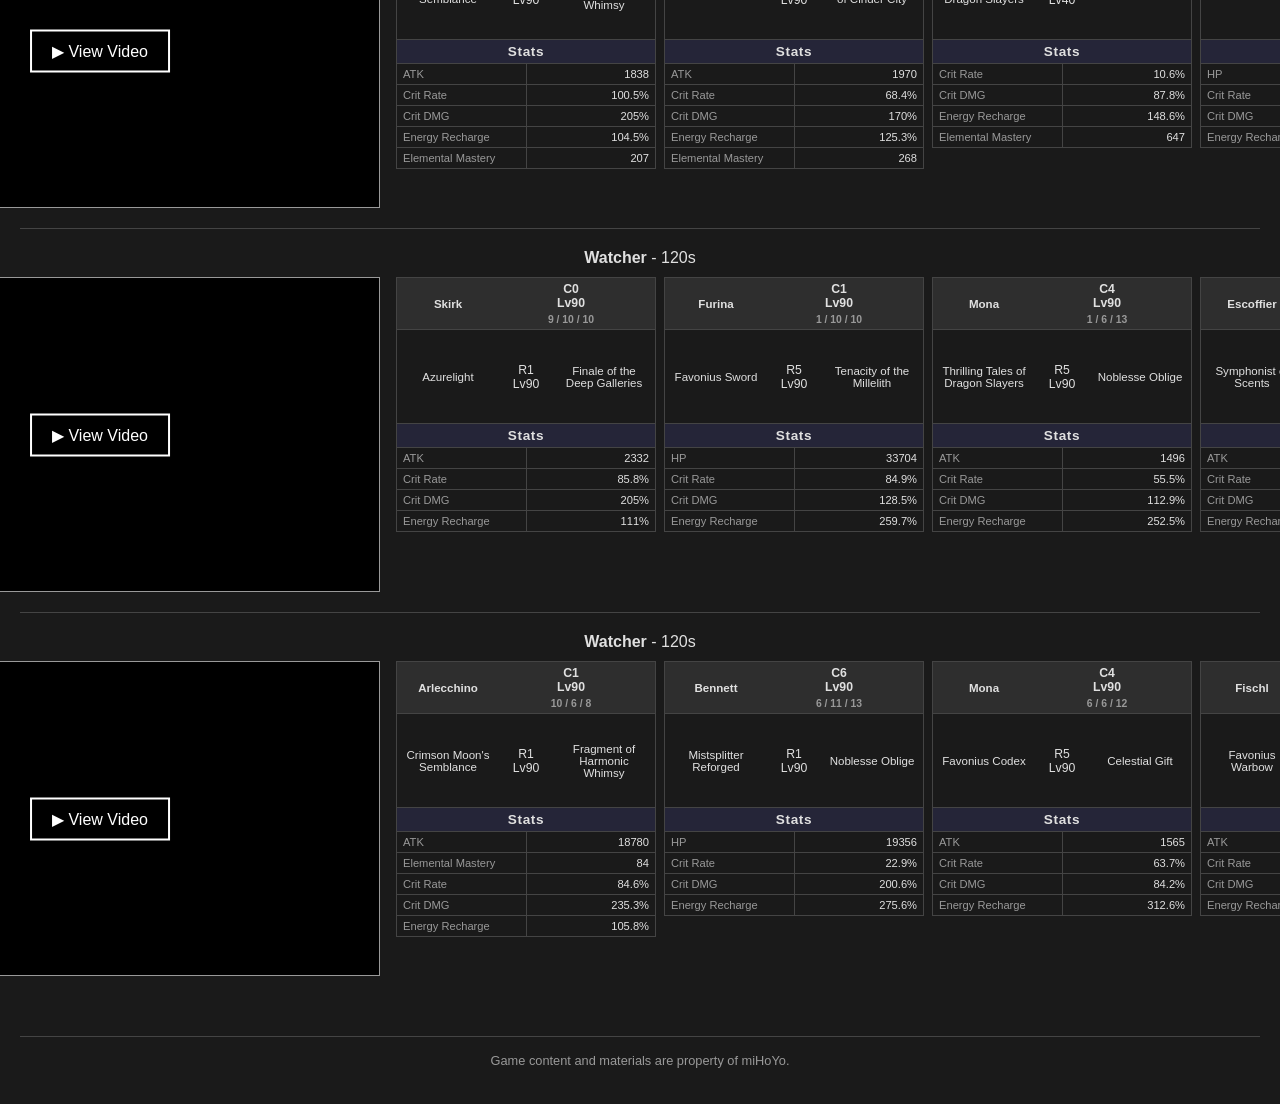
==== commit 33cc4a18: "Added clear amount and patch information" ====
--- a/index.html
+++ b/index.html
@@ -12,7 +12,9 @@
   <span id="byline">Made by Krizi</span>
   <h1>Dire Stygian Clears</h1>
   <div id="filters">
-    <button id="themeToggle">&#9728; Light</button>
+    <span id="clearCount" class="header-badge"></span>
+    <span id="patchBadge" class="header-badge">Luna VII/6.6</span>
+    <button id="themeToggle" class="header-badge">&#9728; Light</button>
   </div>
 </header>
 
--- a/dire-stygian-clears.css
+++ b/dire-stygian-clears.css
@@ -101,12 +101,16 @@
   font-size: 1.4em;
 }
 #byline {
+  flex: 1;
   font-size: 0.8em;
   color: var(--text-muted);
+  text-align: left;
 }
 #filters {
-  display: flex;
-  align-items: center;
+  flex: 1;
+  display: flex;
+  align-items: center;
+  justify-content: flex-end;
   gap: 10px;
 }
 #charBar {
@@ -282,8 +286,7 @@
   font-size: 0.85em;
   color: var(--text-muted);
 }
-#themeToggle {
-  cursor: pointer;
+.header-badge {
   background: none;
   border: 1px solid var(--border);
   border-radius: 4px;
@@ -291,6 +294,11 @@
   font-size: 0.9em;
   line-height: 1.6;
   color: var(--text);
+  font-family: inherit;
+  white-space: nowrap;
+}
+#themeToggle {
+  cursor: pointer;
 }
 input[type="text"] {
   background: var(--surface);
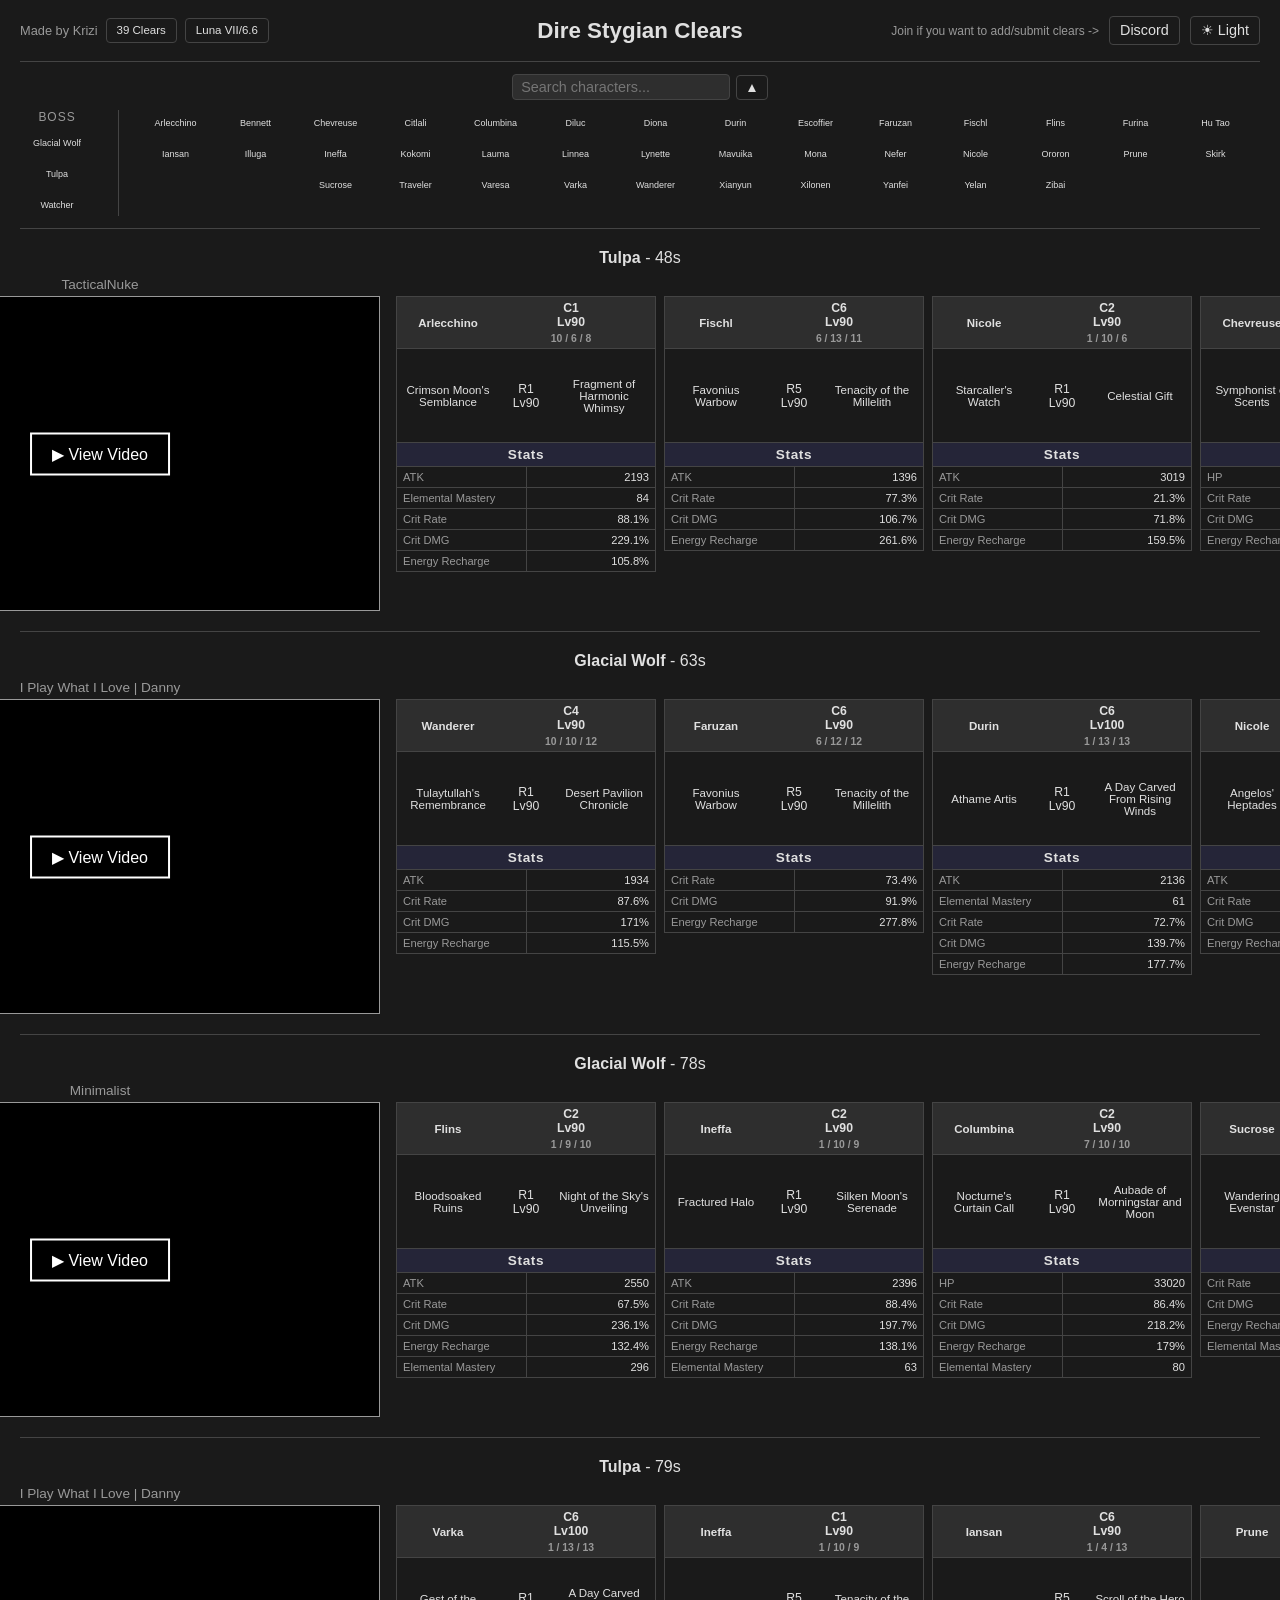
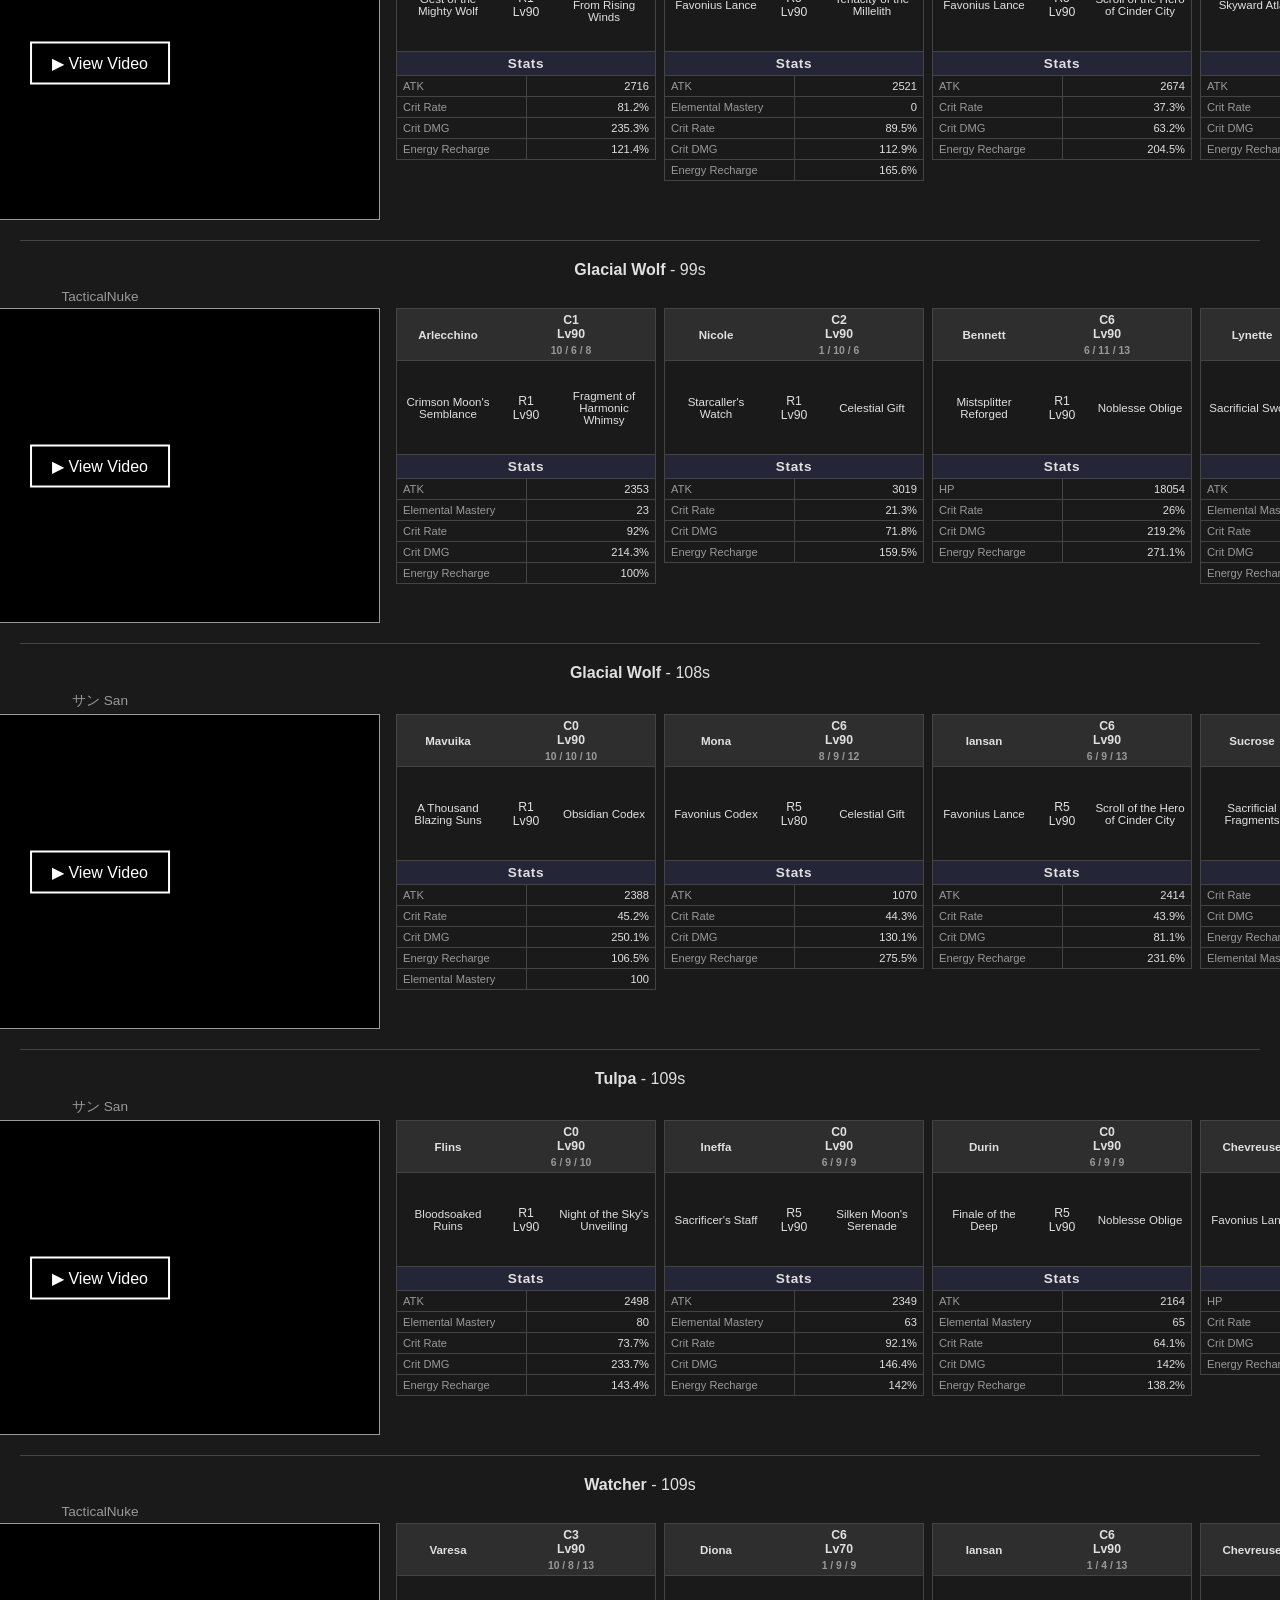
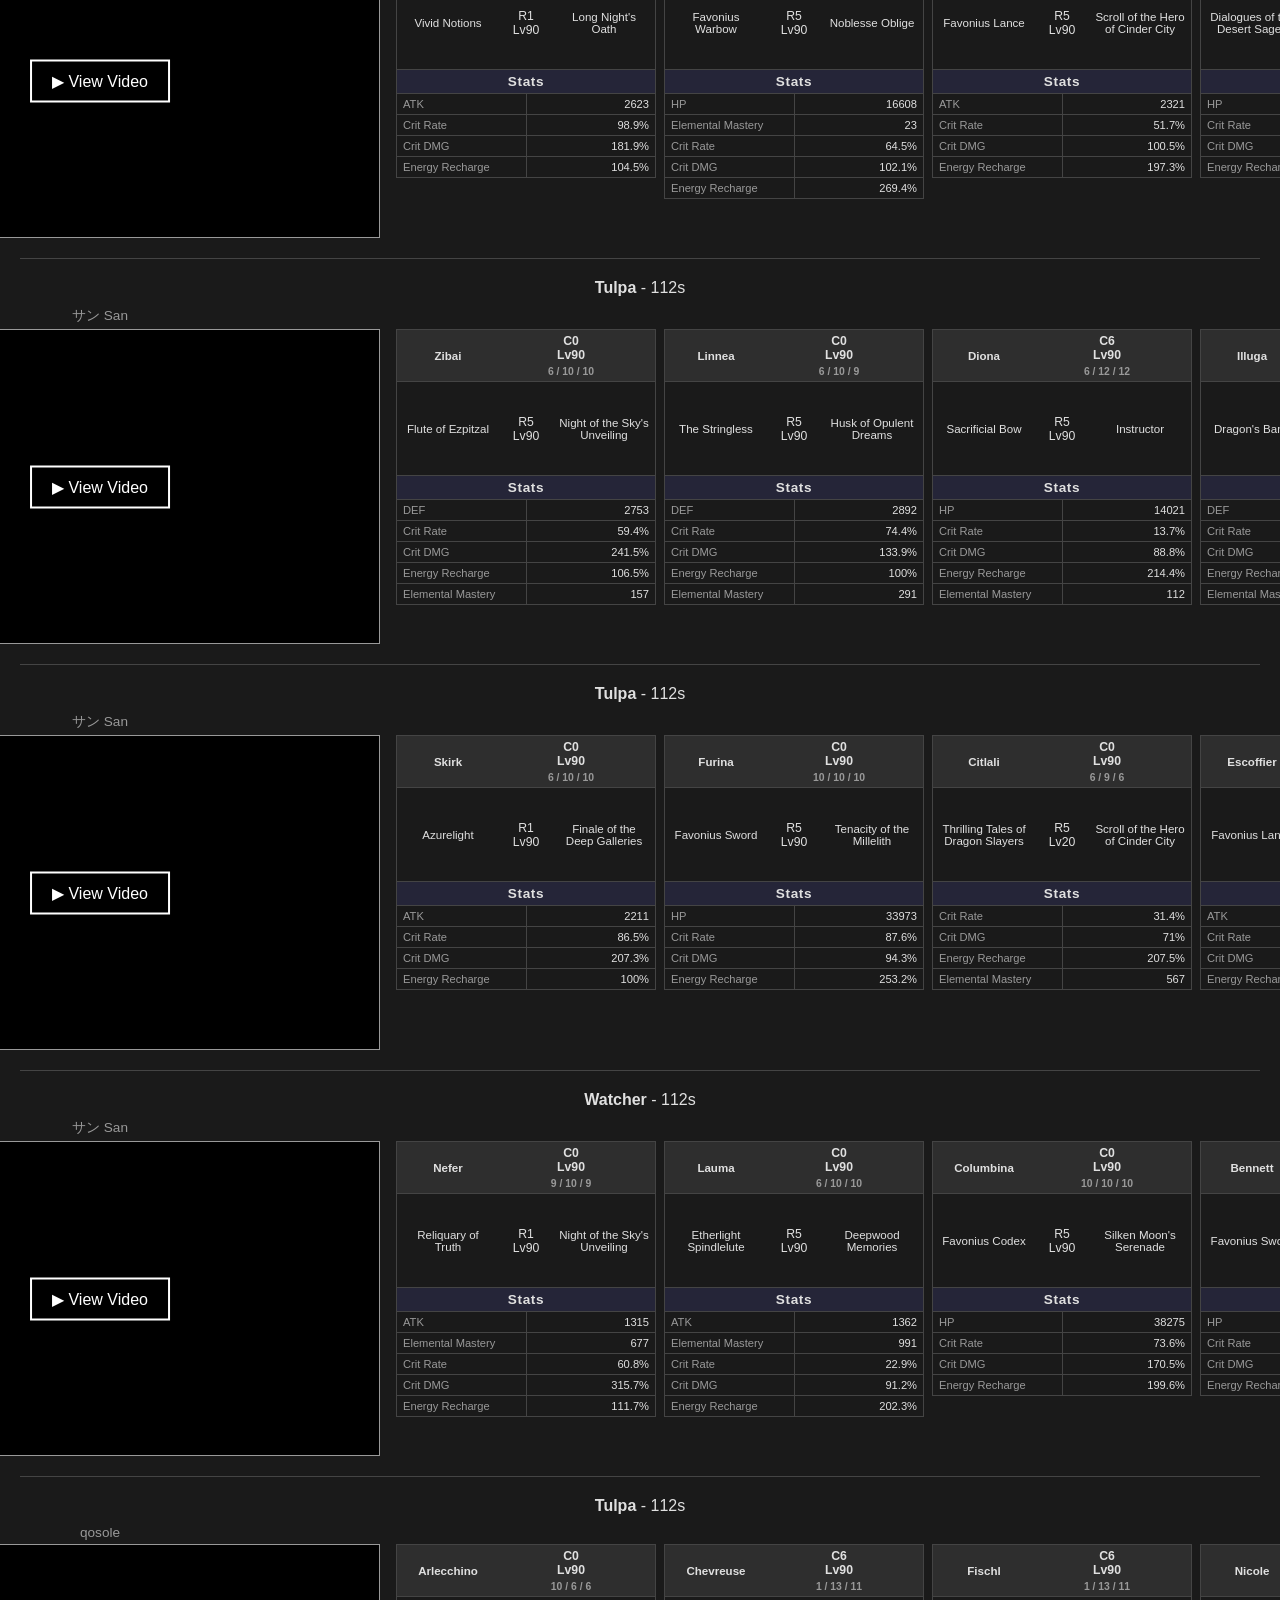
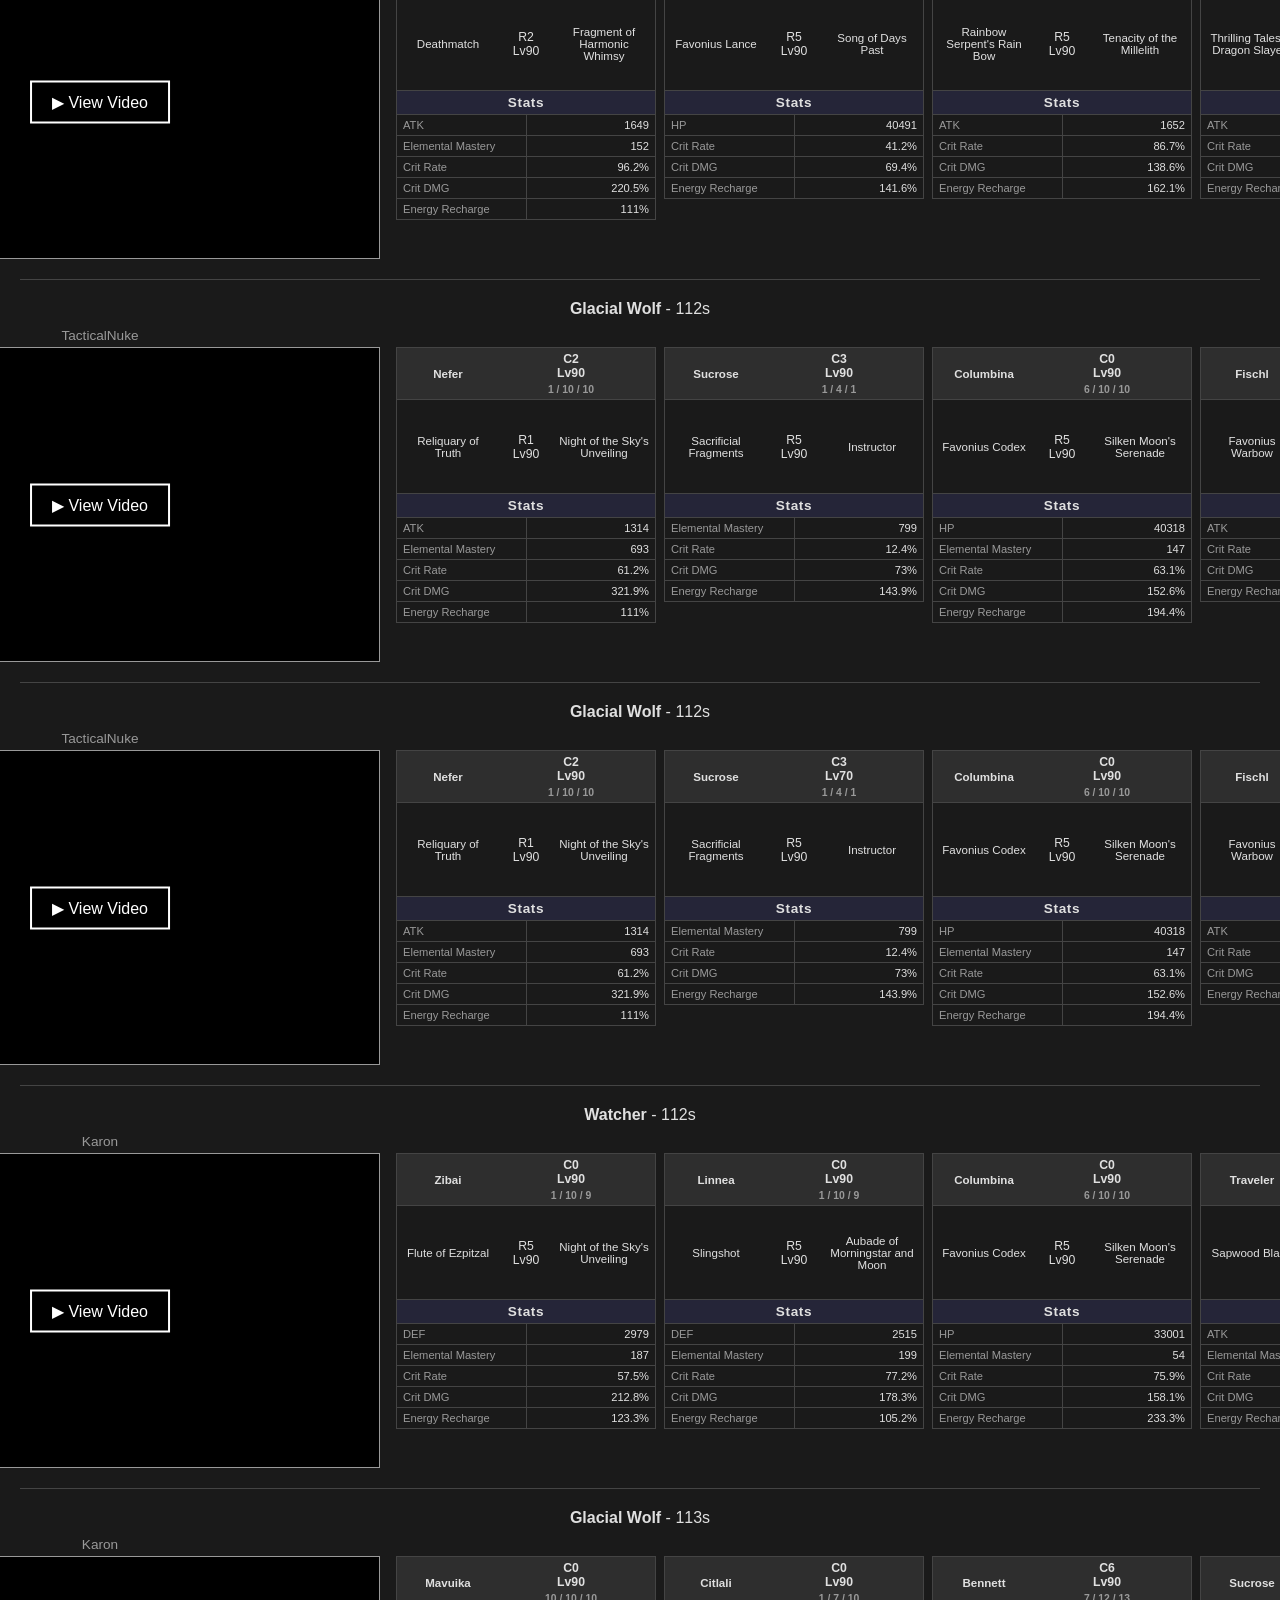
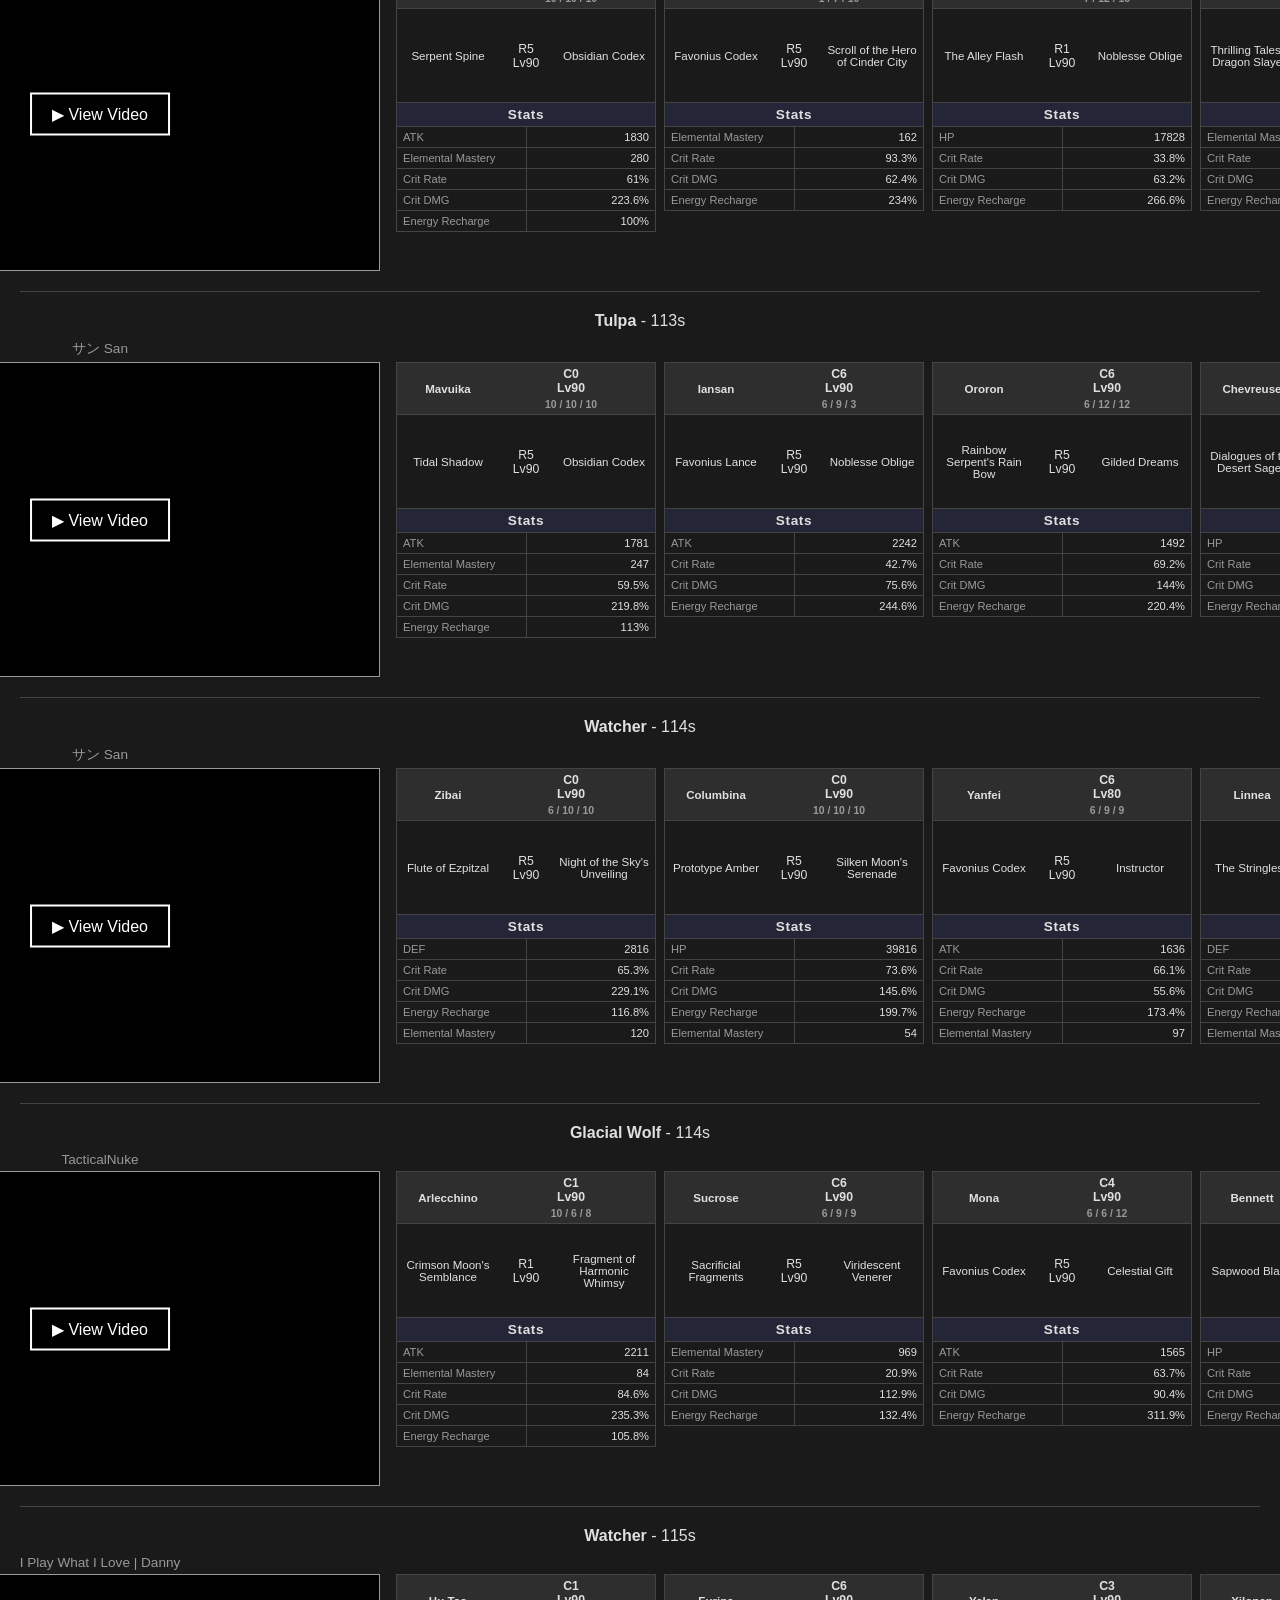
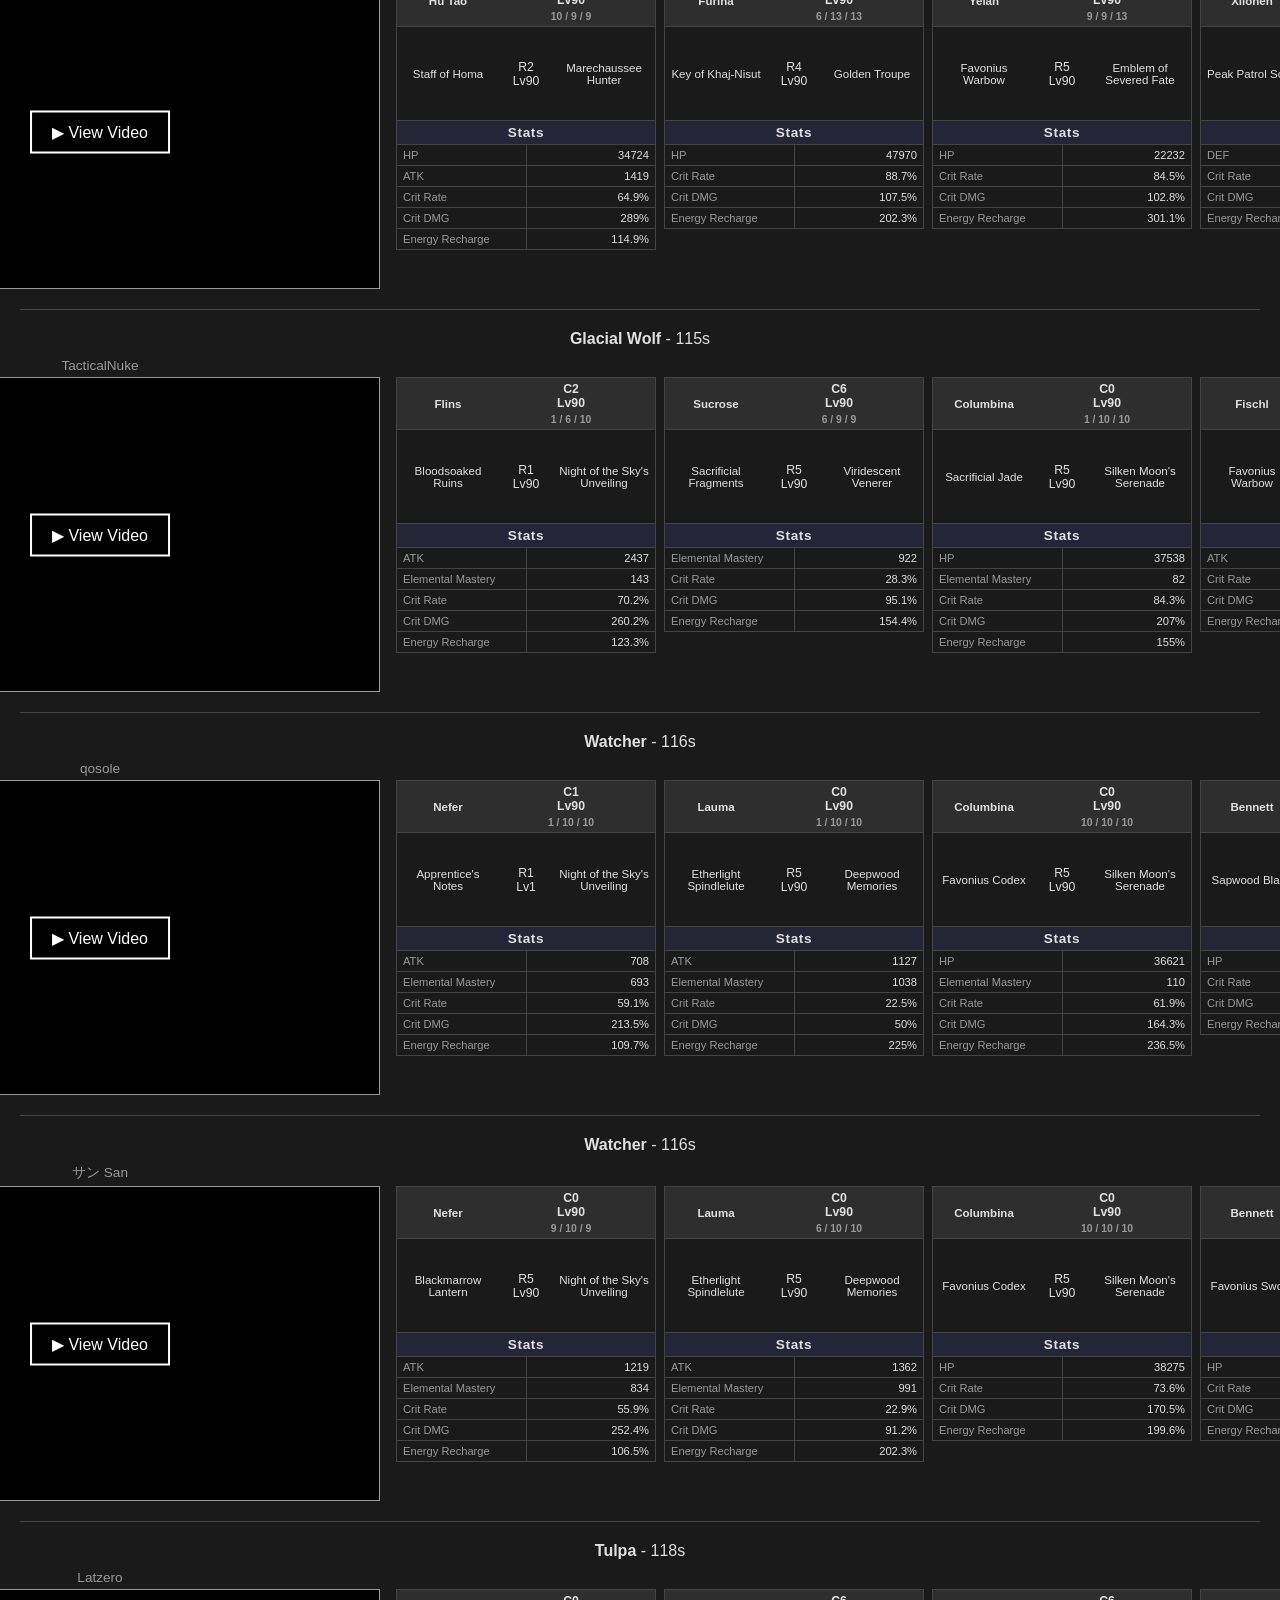
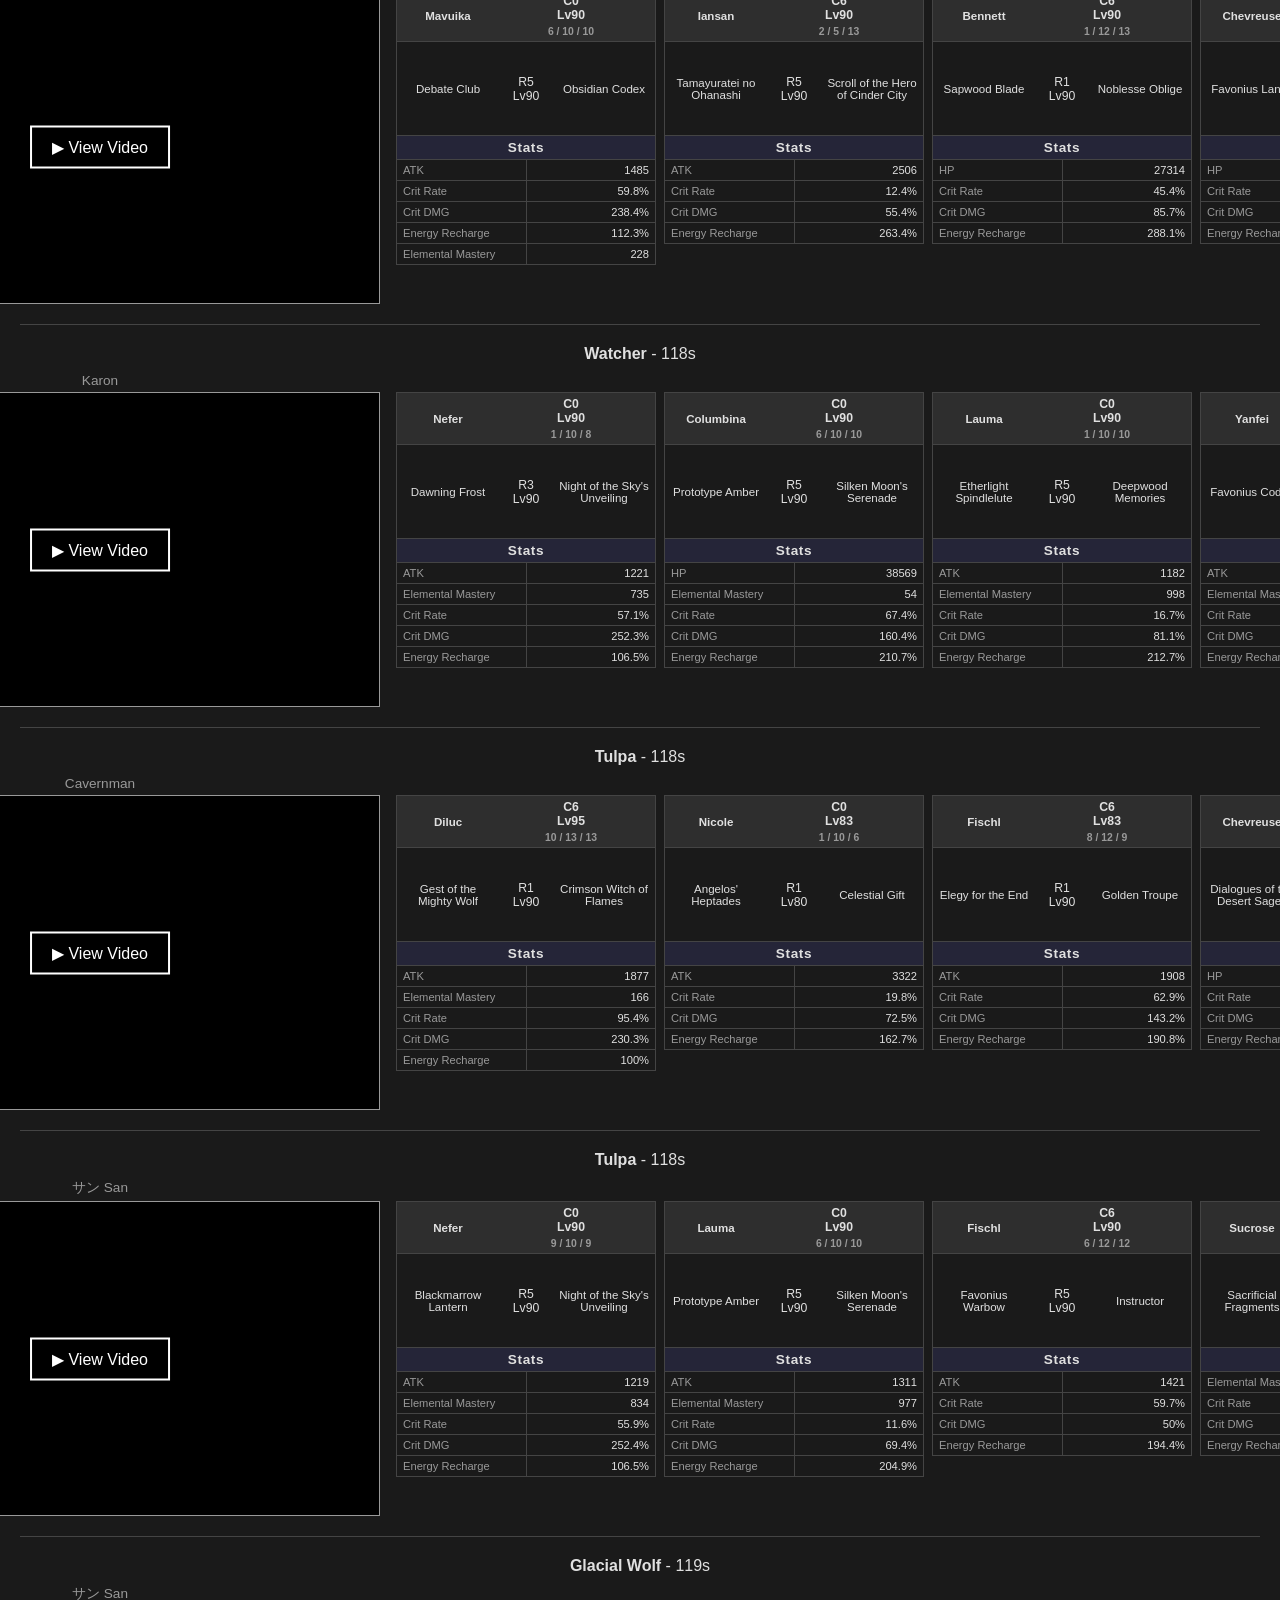
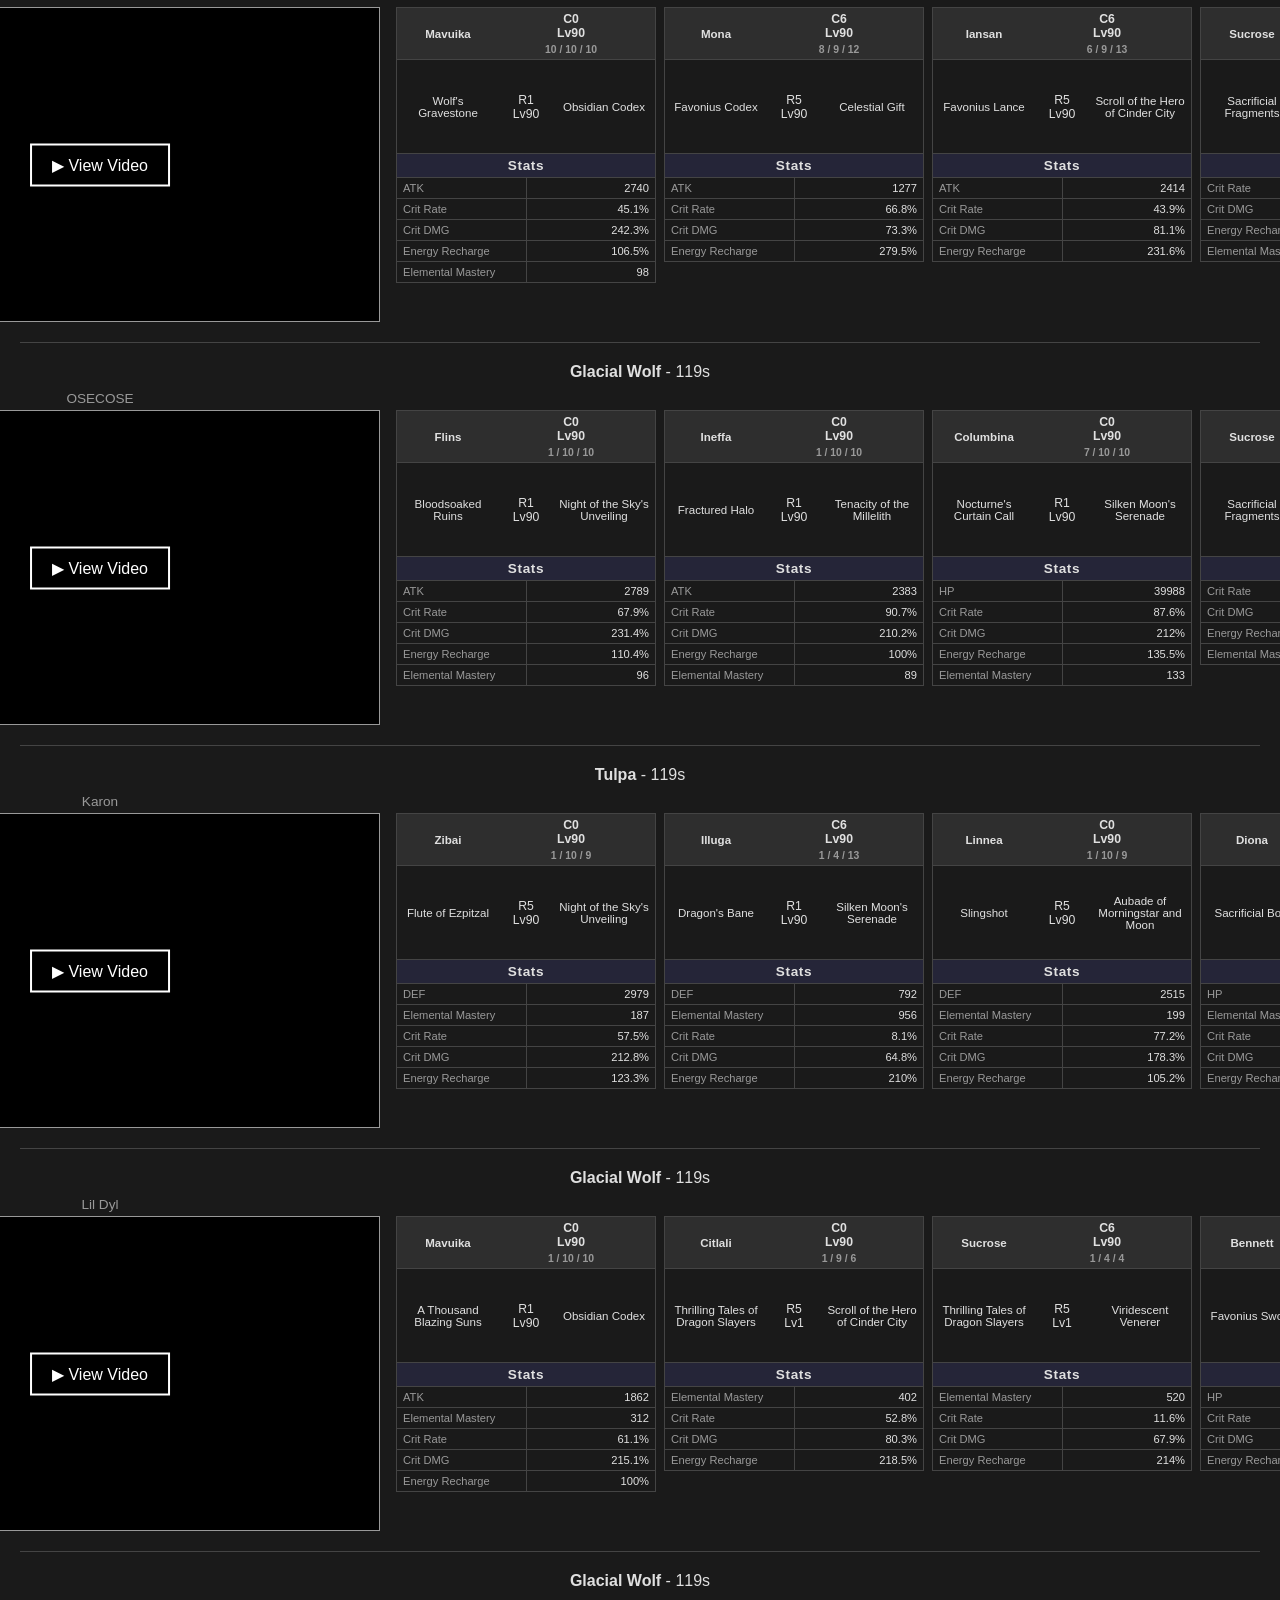
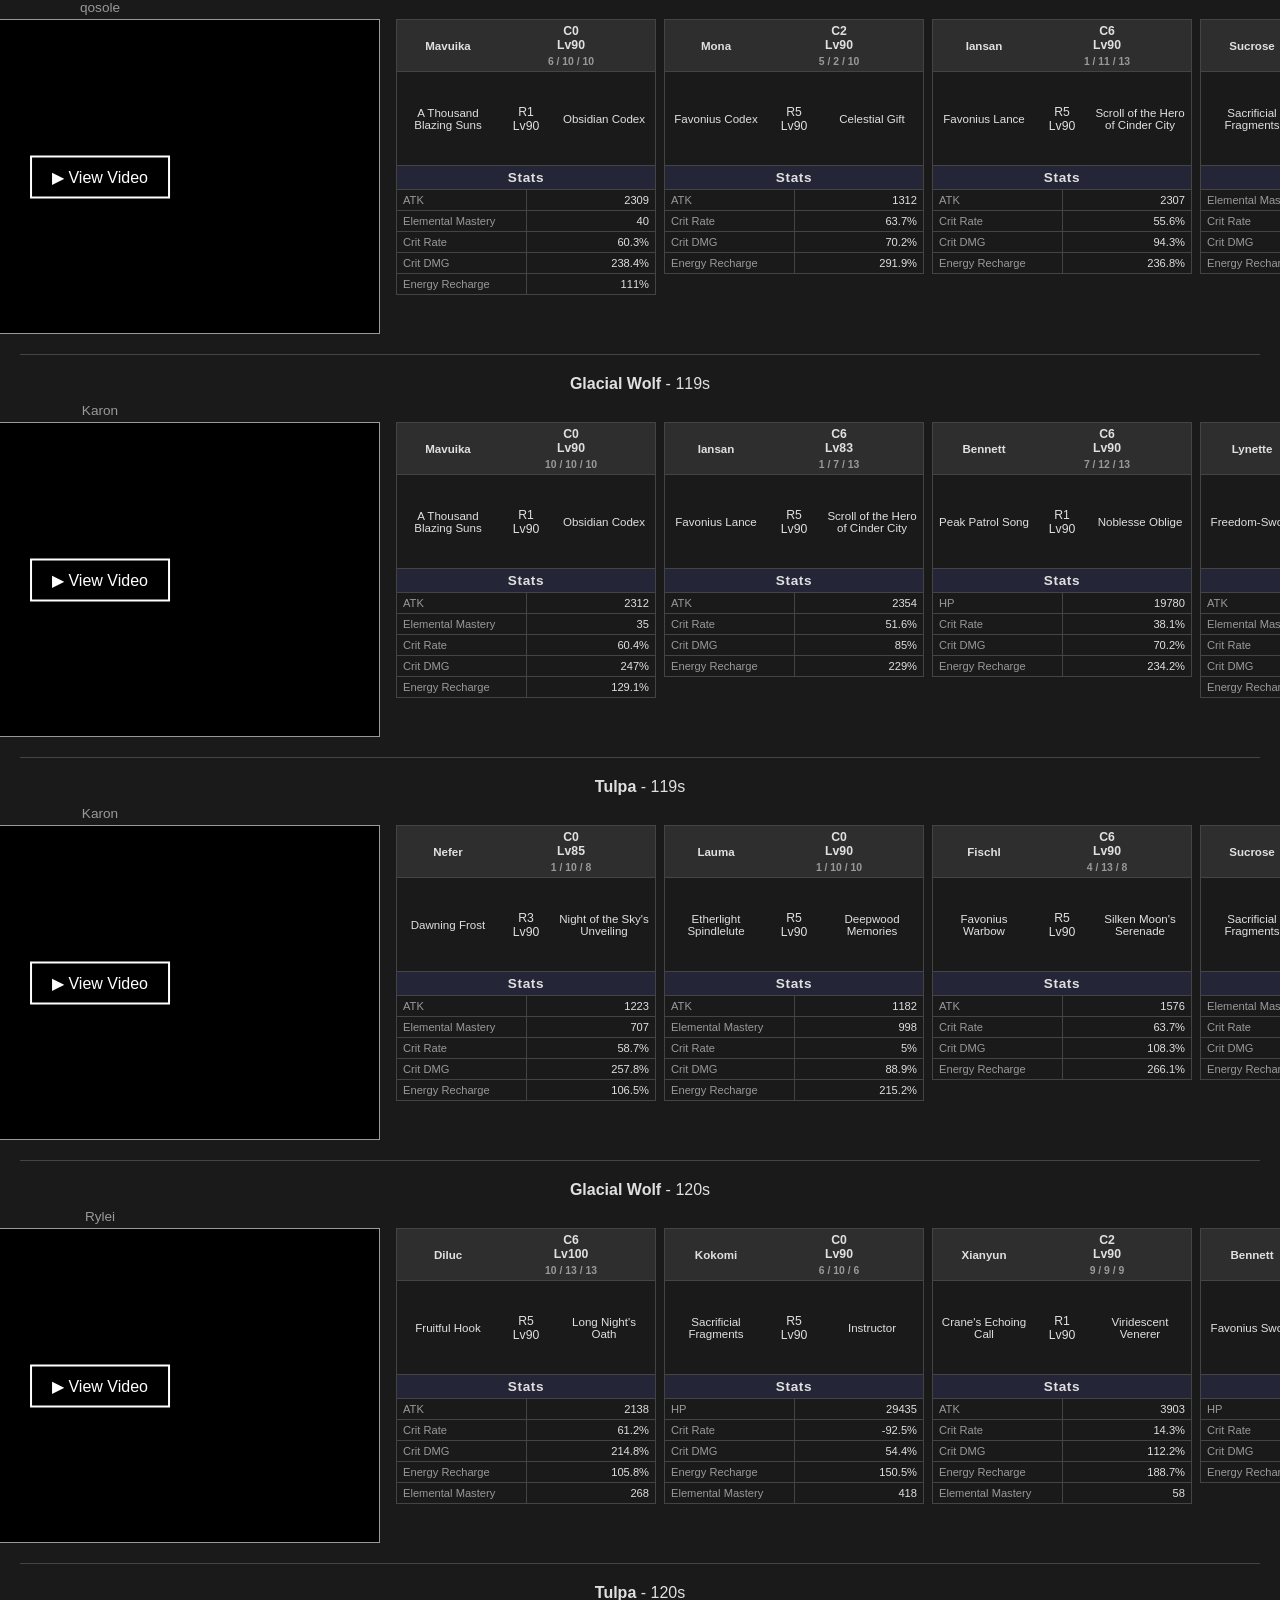
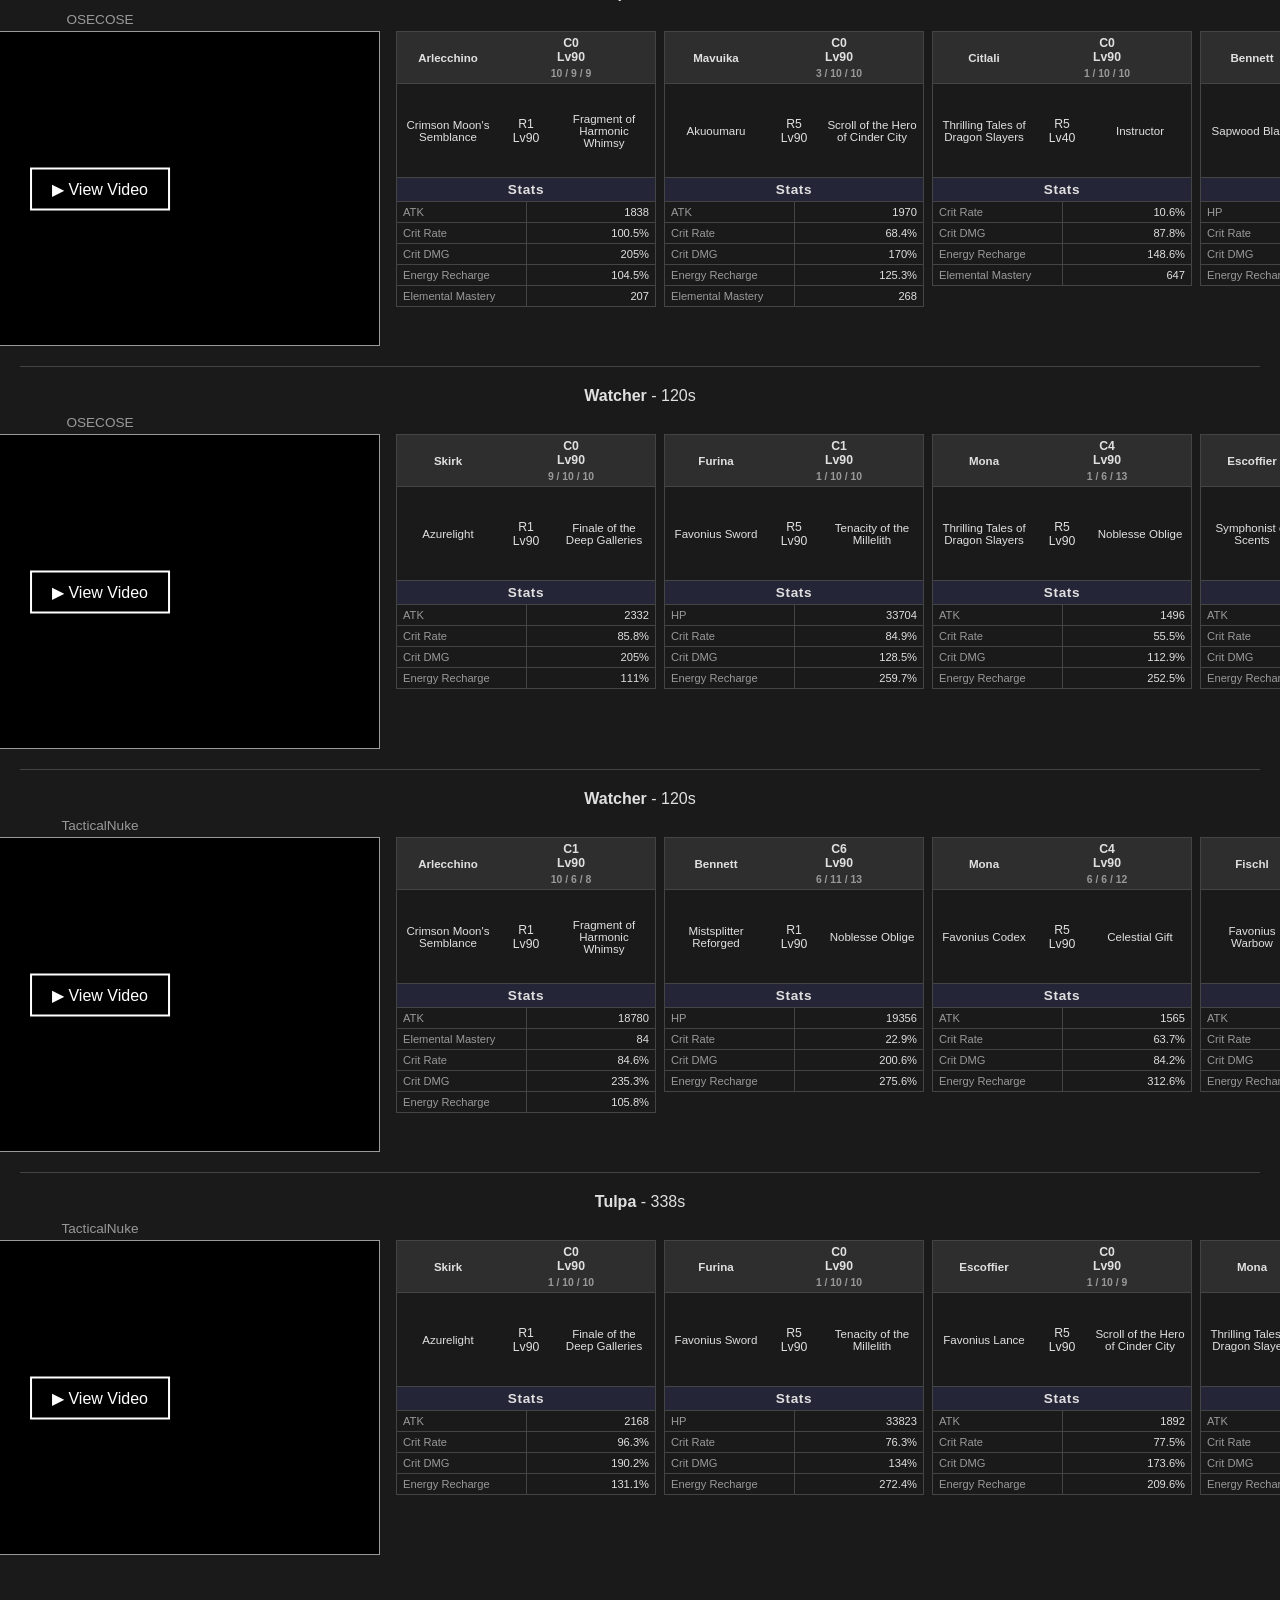
==== commit 0cb80f3e: "Added video authors, added discord button" ====
--- a/index.html
+++ b/index.html
@@ -9,11 +9,15 @@
 <body>
 
 <header>
-  <span id="byline">Made by Krizi</span>
+  <div id="byline">
+    <span>Made by Krizi</span>
+    <span id="clearCount" class="header-badge"></span>
+    <span id="patchBadge" class="header-badge">Luna VII/6.6</span>
+  </div>
   <h1>Dire Stygian Clears</h1>
   <div id="filters">
-    <span id="clearCount" class="header-badge"></span>
-    <span id="patchBadge" class="header-badge">Luna VII/6.6</span>
+    <span id="discordHint">Join if you want to add/submit clears -></span>
+    <a href="https://discord.gg/H2p86JdFeJ" target="_blank" class="header-badge" id="discordBtn">Discord</a>
     <button id="themeToggle" class="header-badge">&#9728; Light</button>
   </div>
 </header>
--- a/dire-stygian-clears.css
+++ b/dire-stygian-clears.css
@@ -44,18 +44,36 @@
   border-bottom: none;
   margin-bottom: 0;
 }
+.video-author {
+  text-align: center;
+  margin: 0 0 4px;
+  font-size: 0.85em;
+  color: var(--text-muted);
+}
 .video-title {
+  grid-column: 1 / -1;
+  grid-row: 1;
   text-align: center;
   margin: 0 0 10px;
 }
 .video-layout {
-  display: flex;
-  gap: 16px;
-  align-items: flex-start;
+  display: grid;
+  grid-template-columns: 560px auto;
+  column-gap: 16px;
+}
+.video-author {
+  grid-column: 1;
+  grid-row: 2;
 }
 .video-wrapper {
-  width: 560px;
-  flex-shrink: 0;
+  grid-column: 1;
+  grid-row: 3;
+  width: 100%;
+}
+.char-cards-grid {
+  grid-column: 2;
+  grid-row: 3;
+  align-self: start;
 }
 .video-embed-placeholder {
   width: 100%;
@@ -102,9 +120,11 @@
 }
 #byline {
   flex: 1;
+  display: flex;
+  align-items: center;
+  gap: 8px;
   font-size: 0.8em;
   color: var(--text-muted);
-  text-align: left;
 }
 #filters {
   flex: 1;
@@ -206,6 +226,10 @@
   width: 48px;
   height: 48px;
   object-fit: contain;
+}
+img[data-char="Traveler"] {
+  transform: scale(1.3);
+  clip-path: inset(0 0 6px 0);
 }
 .char-icon span {
   font-size: 9px;
@@ -300,6 +324,15 @@
 #themeToggle {
   cursor: pointer;
 }
+#discordBtn {
+  text-decoration: none;
+  cursor: pointer;
+}
+#discordHint {
+  font-size: 0.75em;
+  color: var(--text-muted);
+  white-space: nowrap;
+}
 input[type="text"] {
   background: var(--surface);
   color: var(--text);
@@ -322,8 +355,25 @@
 }
 
 @media (max-width: 768px) {
+  html, body {
+    overflow-x: hidden;
+    max-width: 100vw;
+  }
   body {
     padding: 0 8px 16px;
+  }
+  img, table {
+    max-width: 100%;
+  }
+  .video-section {
+    align-items: stretch;
+  }
+  .video-layout, .char-cards-grid, .video-wrapper {
+    max-width: 100%;
+  }
+  .video-thumb {
+    width: 100%;
+    height: auto;
   }
 
   /* Header: stack byline above title, center everything */
@@ -342,6 +392,14 @@
   }
   #filters {
     order: 2;
+    flex-wrap: wrap;
+    justify-content: center;
+  }
+  #discordHint {
+    display: none;
+  }
+  #themeToggle {
+    width: 100%;
   }
 
   /* Tab bar */
@@ -429,19 +487,31 @@
 
   /* Video stacks above cards */
   .video-layout {
+    display: flex;
     flex-direction: column;
-    align-items: center;
+    width: 100%;
+    gap: 6px;
+  }
+  .video-title {
+    font-size: 0.95em;
+    width: 100%;
+    order: 1;
+  }
+  .video-author {
+    width: 100%;
+    order: 2;
   }
   .video-wrapper {
     width: 100%;
+    order: 3;
+  }
+  .char-cards-grid {
+    width: 100%;
+    order: 4;
   }
   .video-embed-placeholder {
     height: auto;
     aspect-ratio: 16 / 9;
-  }
-  .video-thumb {
-    width: 100%;
-    height: auto;
   }
   .video-iframe {
     height: auto;
@@ -452,34 +522,54 @@
   .char-cards-grid {
     display: grid;
     grid-template-columns: 1fr 1fr;
-    gap: 6px;
+    gap: 5px;
     width: 100%;
   }
   .char-card {
     width: 100%;
-    font-size: 0.72em;
+    font-size: 0.68em;
+    table-layout: fixed;
   }
   .char-card td, .char-card th {
-    padding: 3px 4px;
+    padding: 2px 4px;
+    overflow: hidden;
   }
   .char-card td .char-card-header {
     min-height: unset;
   }
   .char-card-icon {
-    min-width: 58px;
-    max-width: 58px;
+    min-width: 52px;
+    max-width: 52px;
   }
   .char-card-icon img {
-    width: 36px;
-    height: 36px;
+    width: 32px;
+    height: 32px;
   }
   .char-card-icon span {
+    font-size: 0.75em;
+  }
+  .char-card-meta {
     font-size: 0.78em;
-  }
-  .char-card-meta {
-    font-size: 0.82em;
+    white-space: normal;
+  }
+  .char-card-talents {
+    font-size: 0.8em;
+  }
+  .stat-key {
+    white-space: normal;
+  }
+  .row-label {
+    white-space: normal;
   }
   .artifacts-row {
-    gap: 4px;
-  }
-}
+    gap: 3px;
+  }
+  #byline {
+    flex-wrap: wrap;
+    justify-content: center;
+  }
+  .video-section {
+    padding-bottom: 14px;
+    margin-bottom: 14px;
+  }
+}
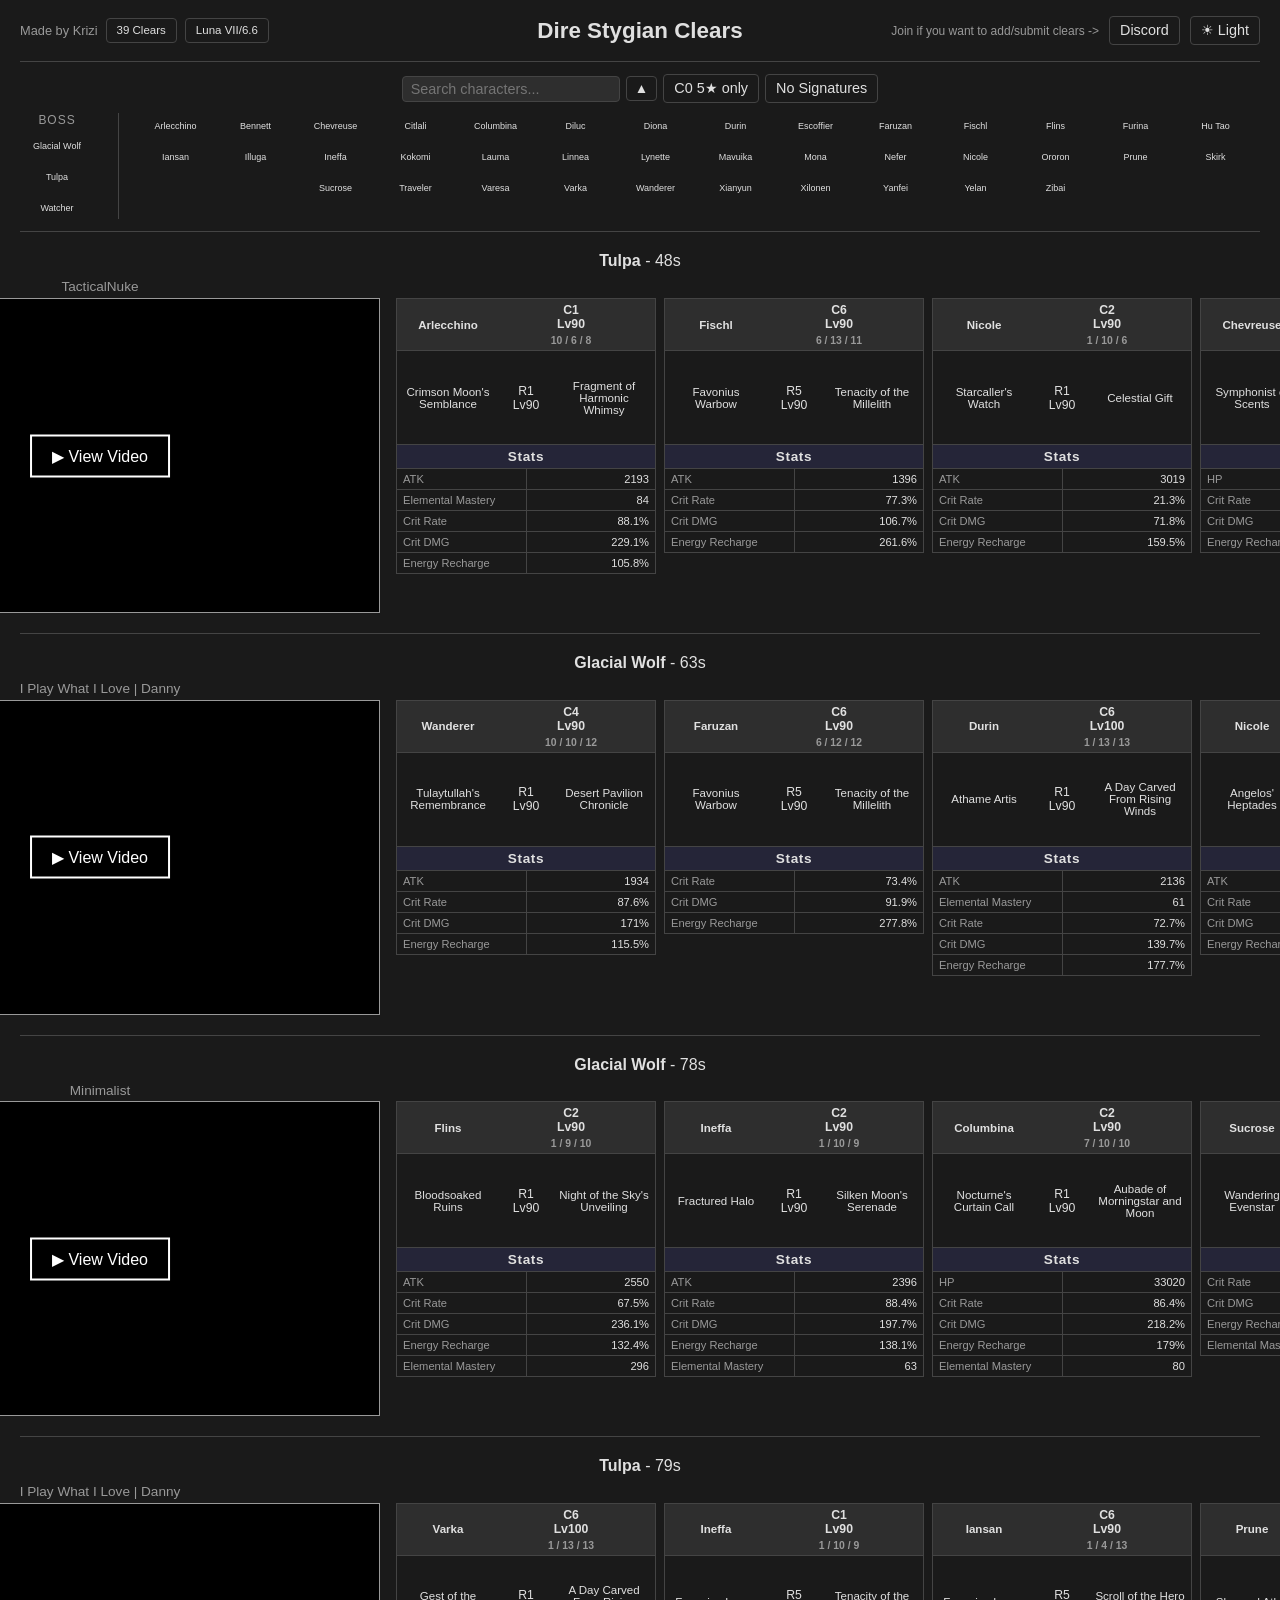
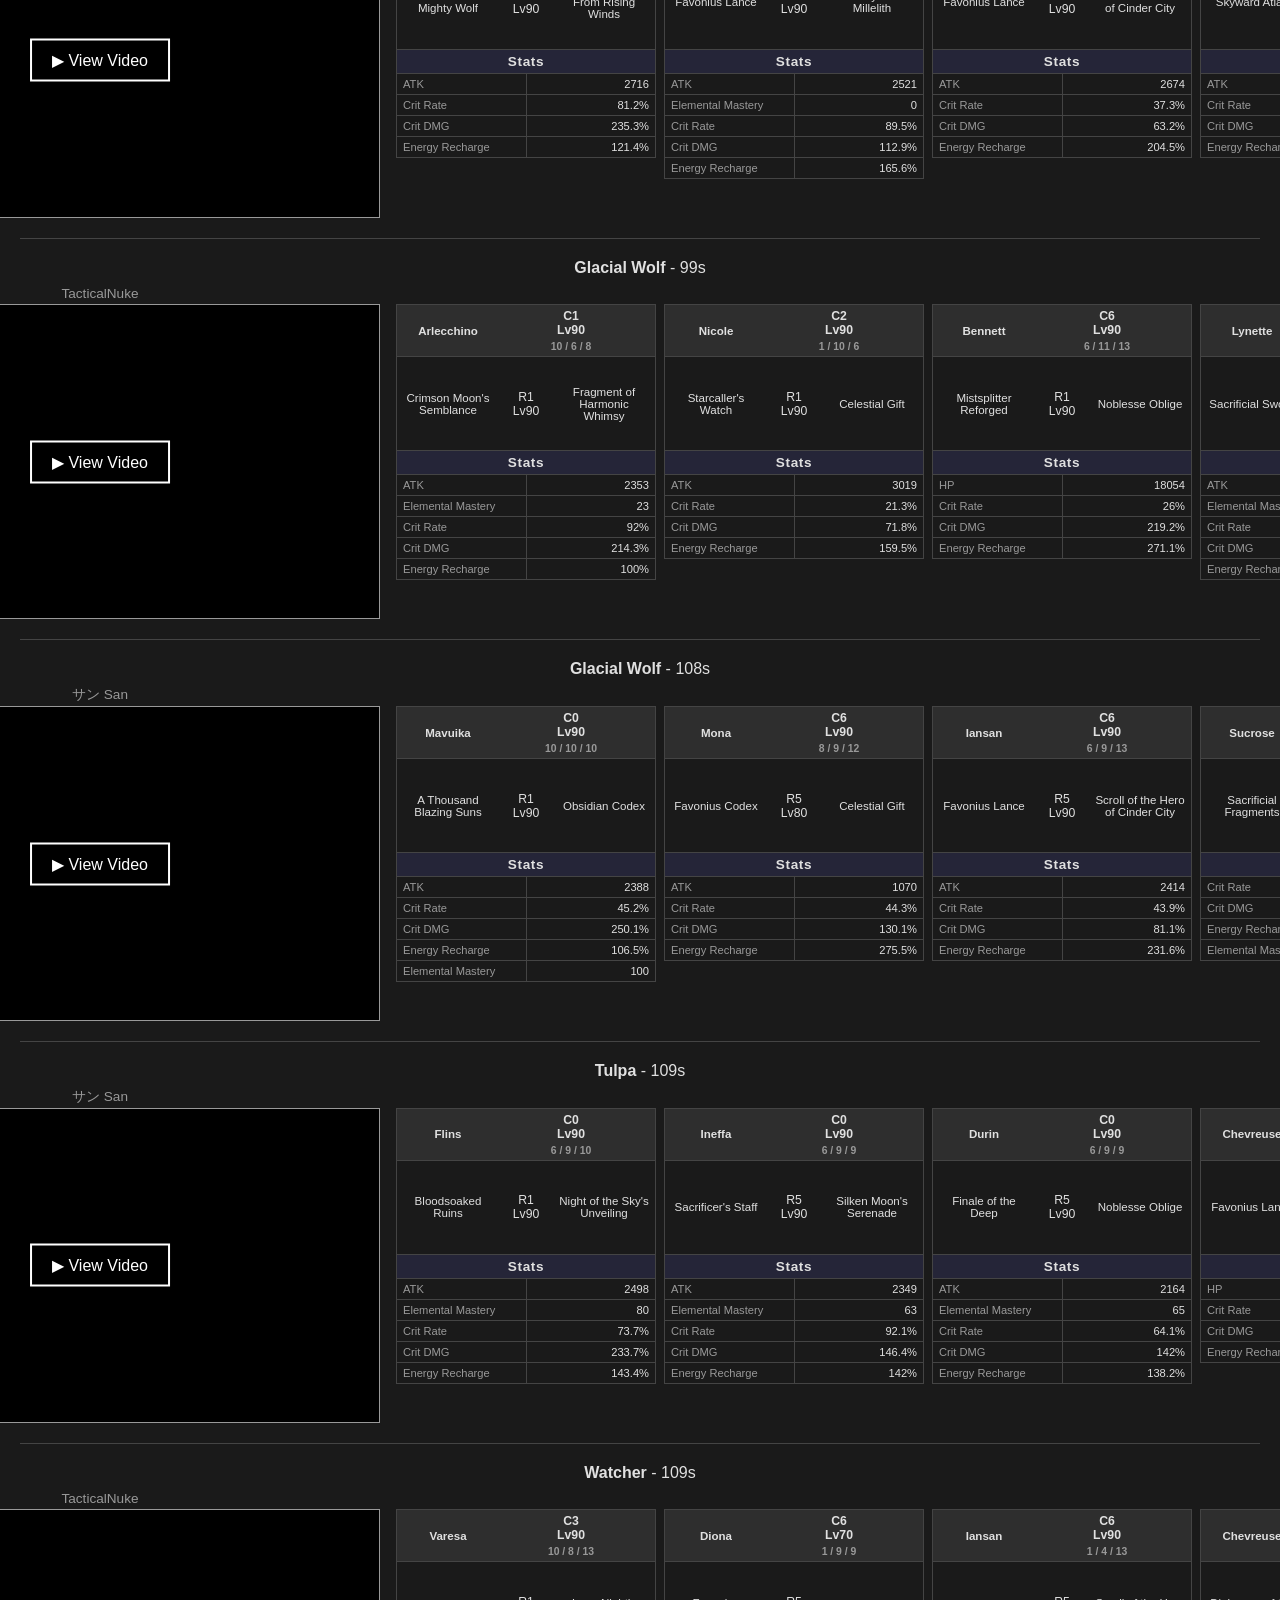
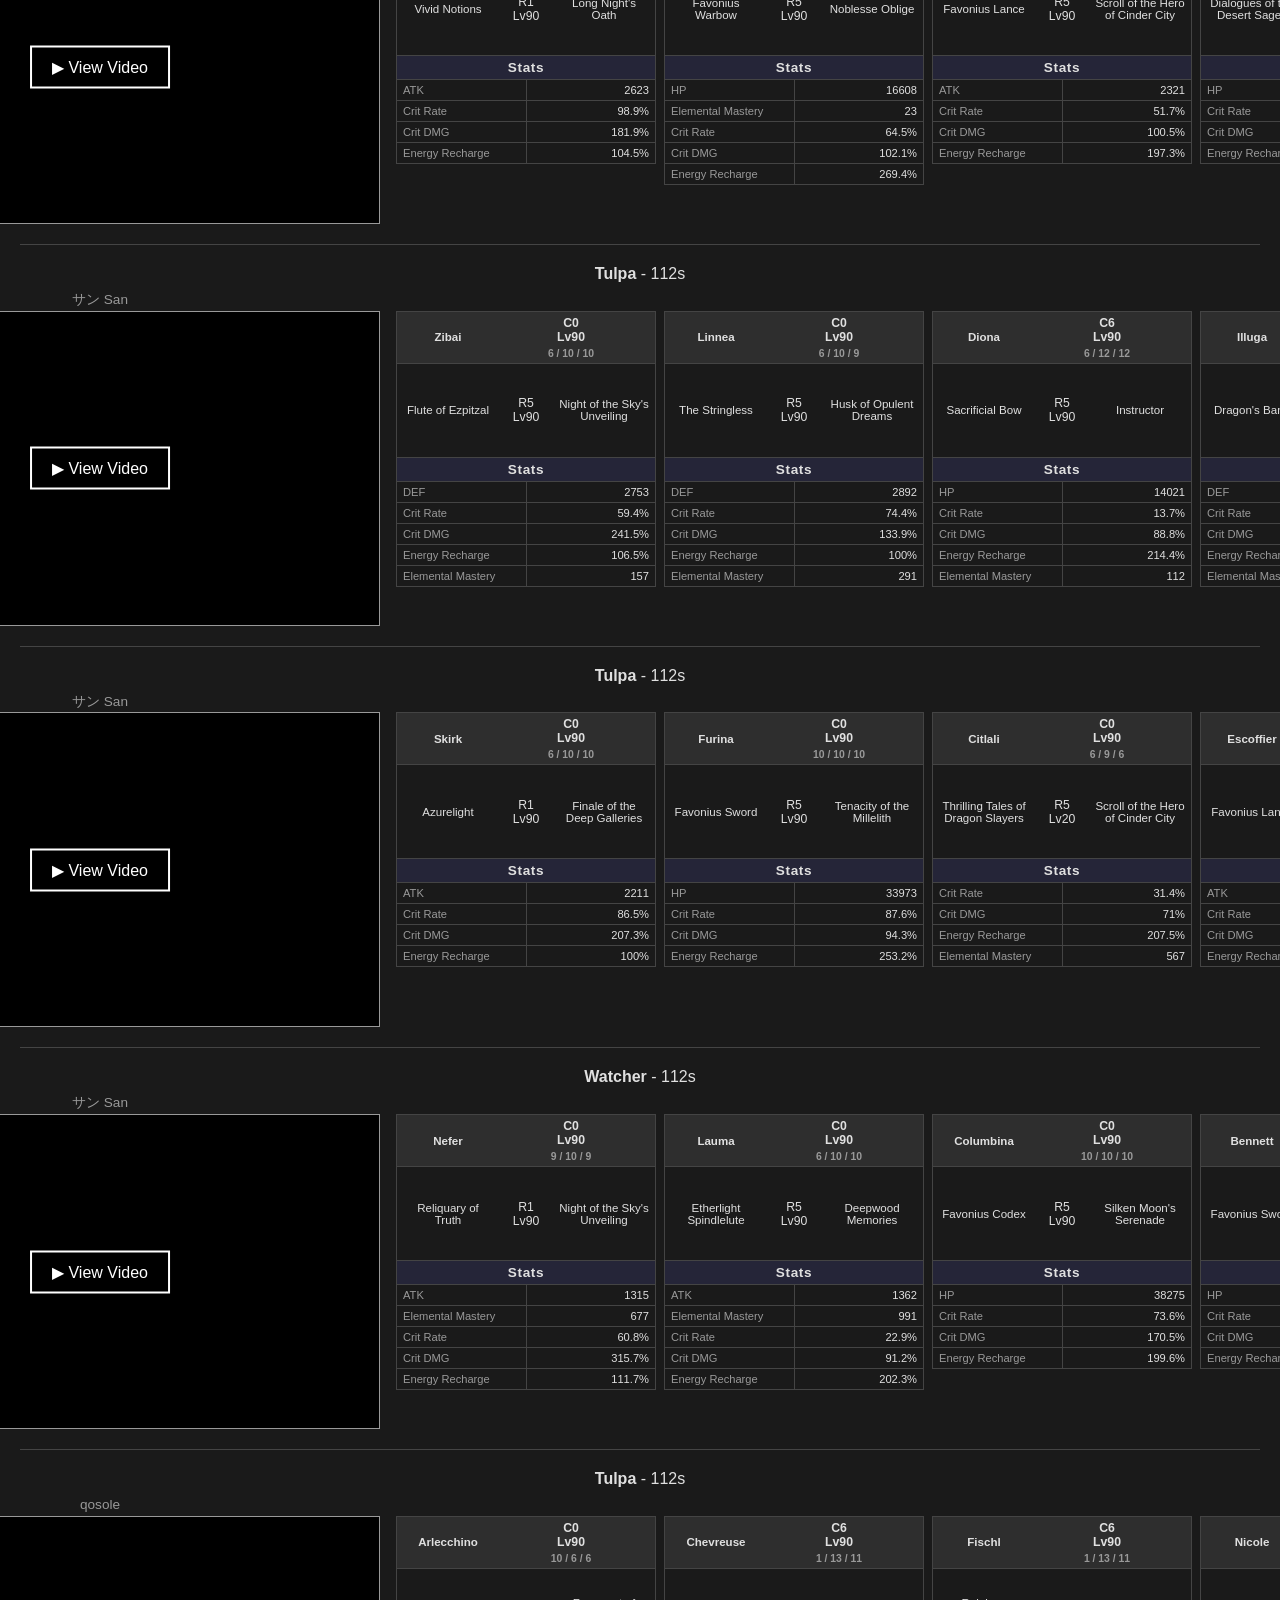
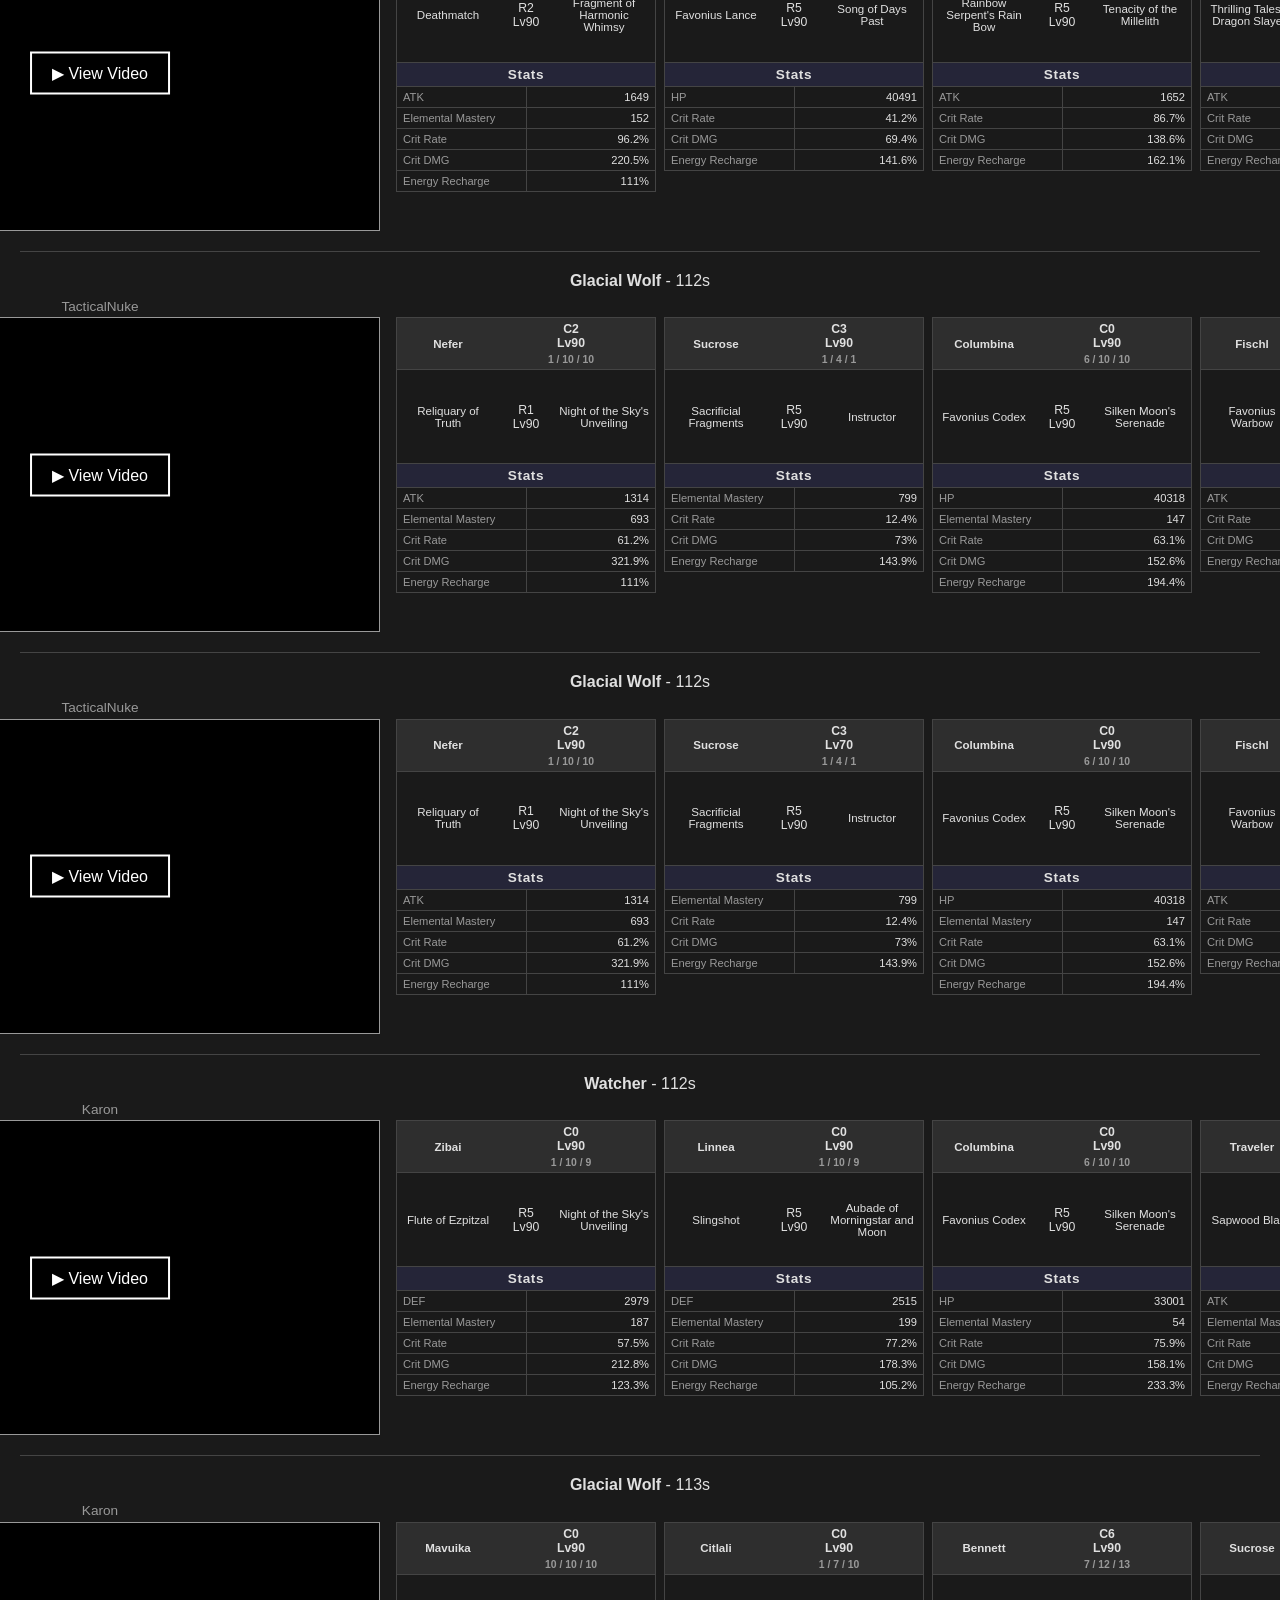
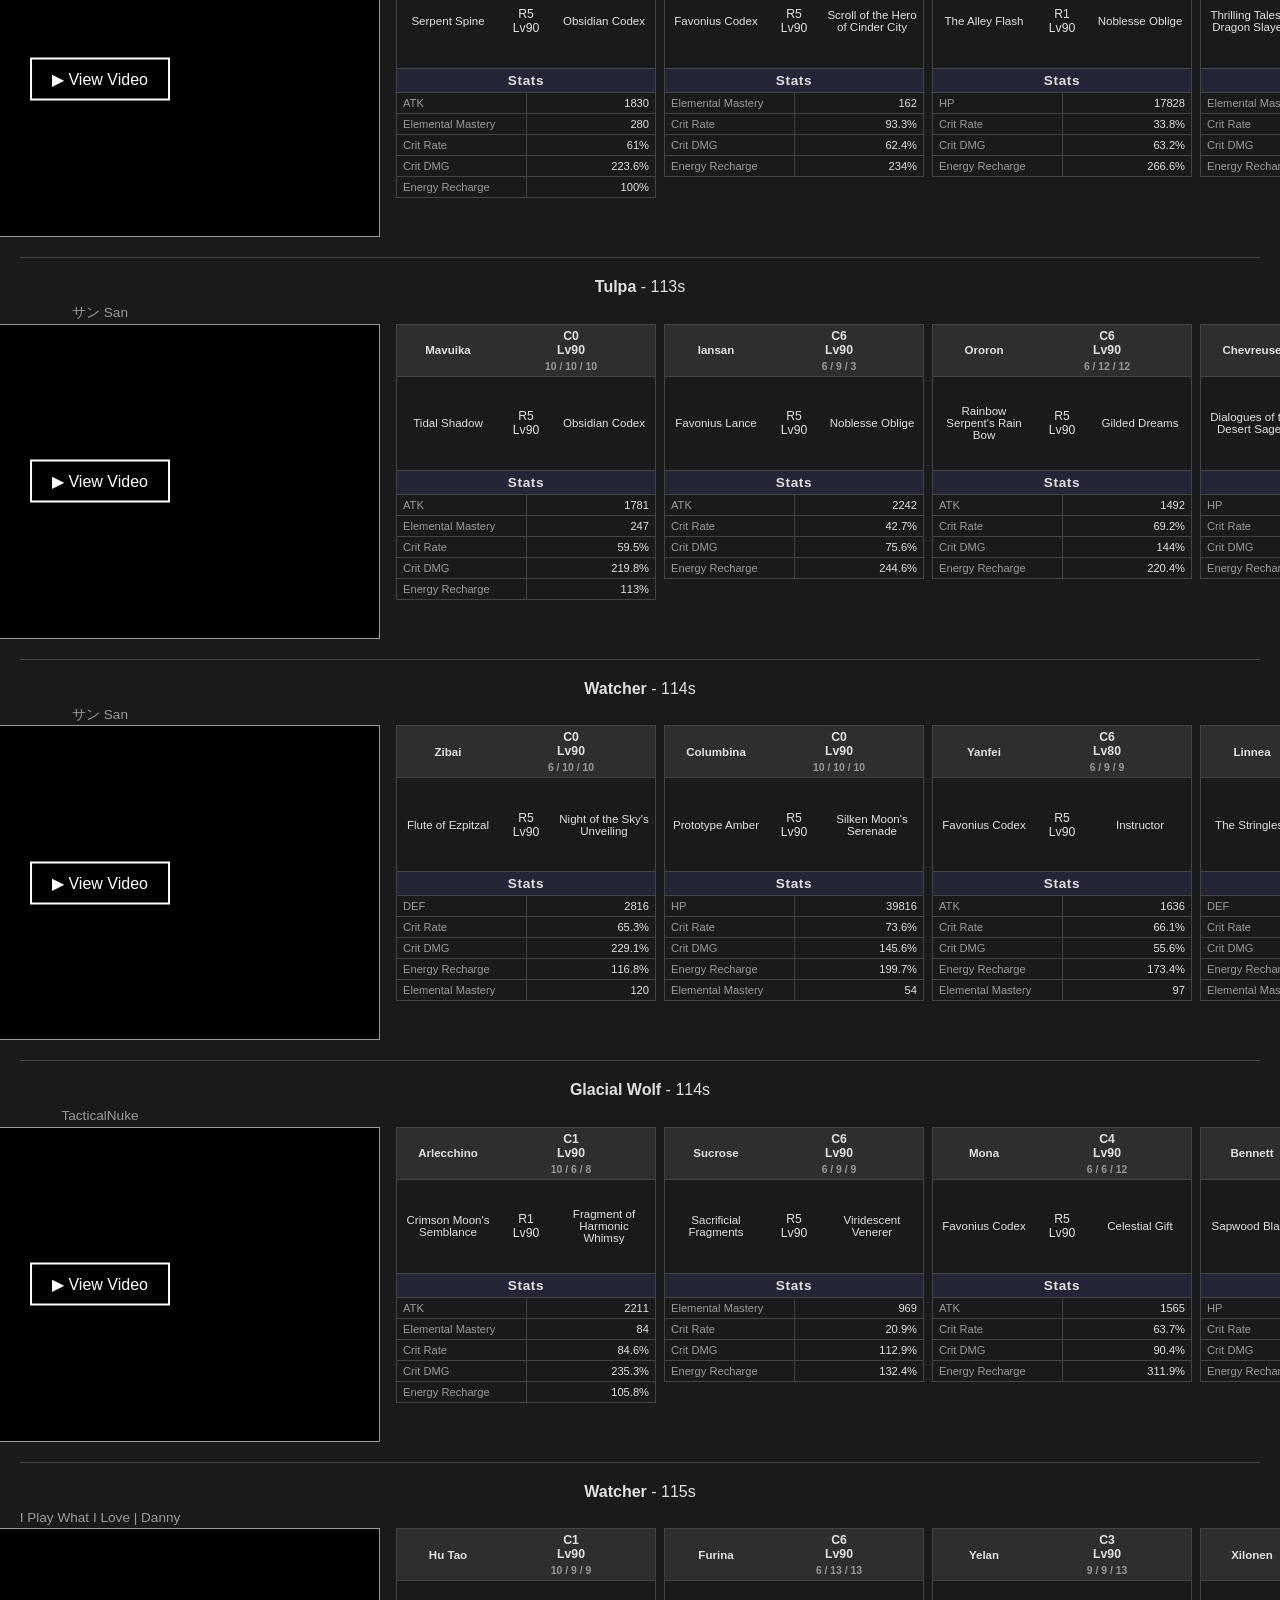
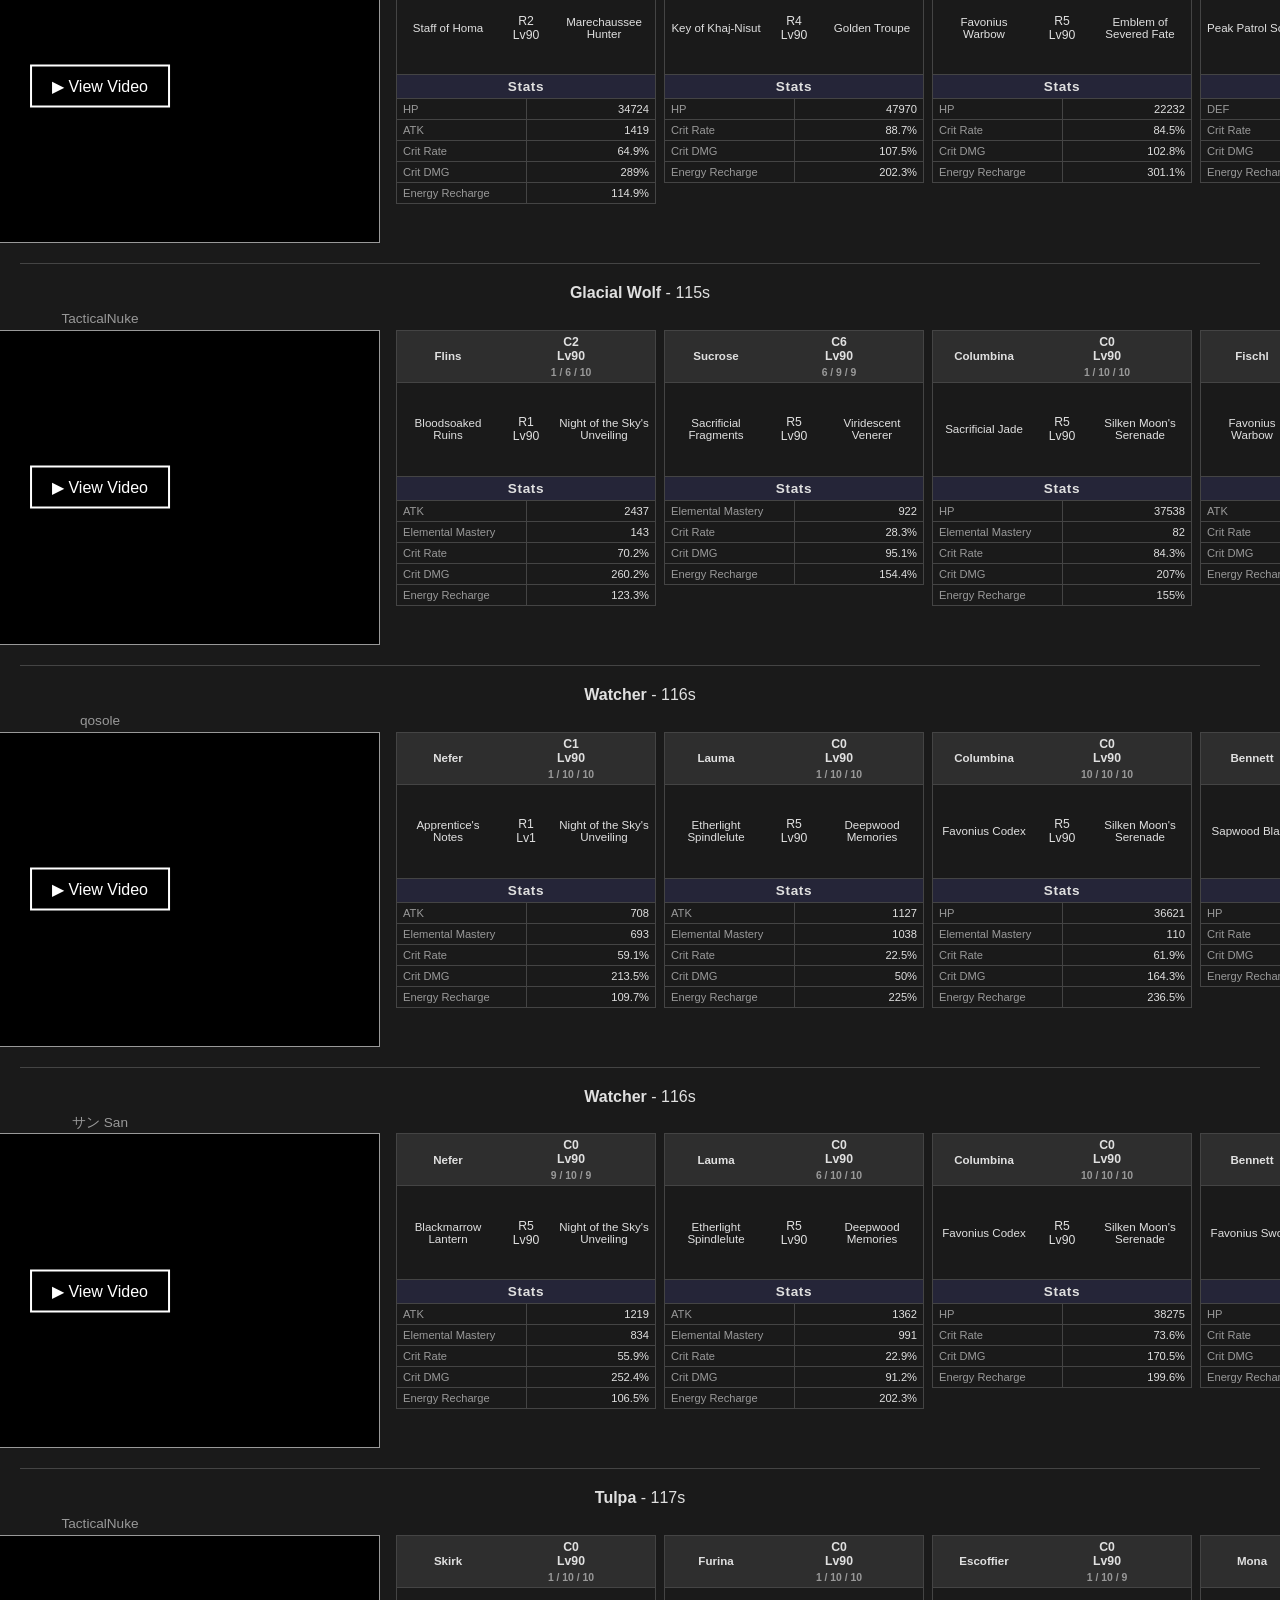
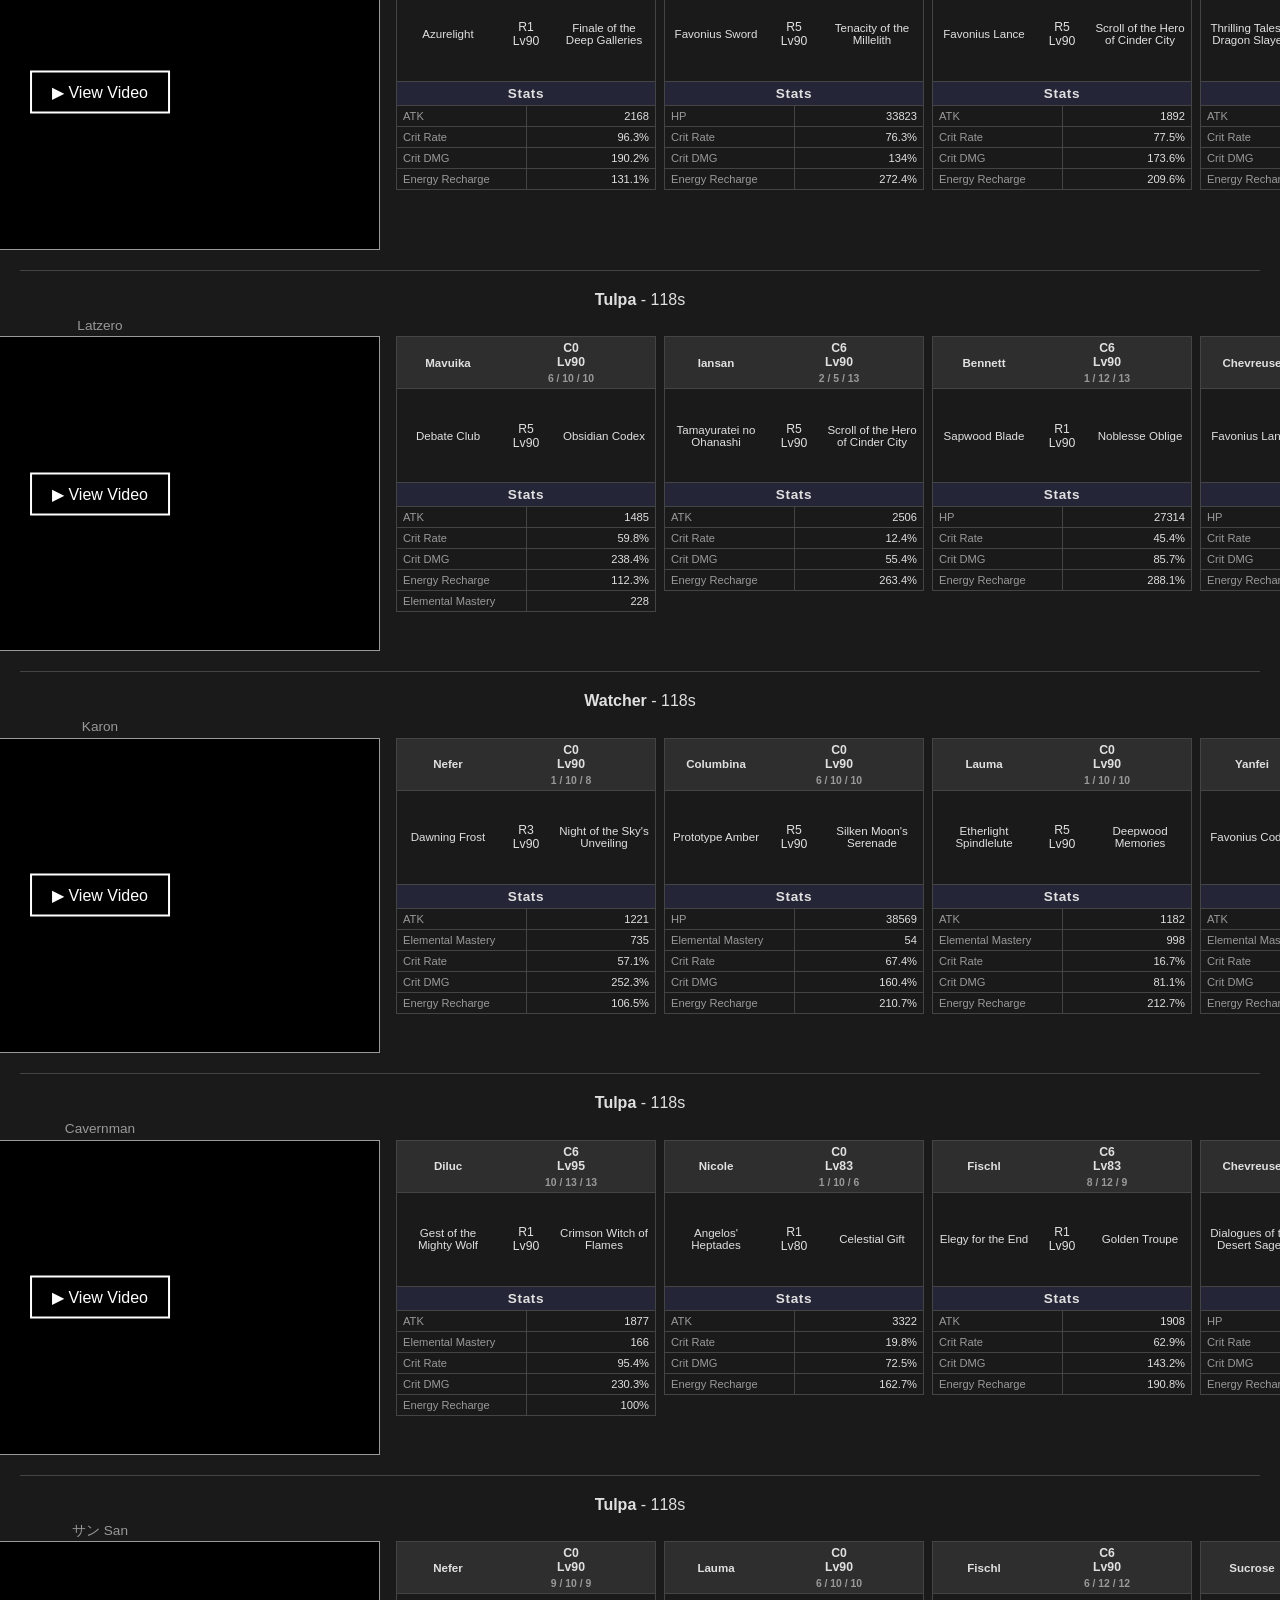
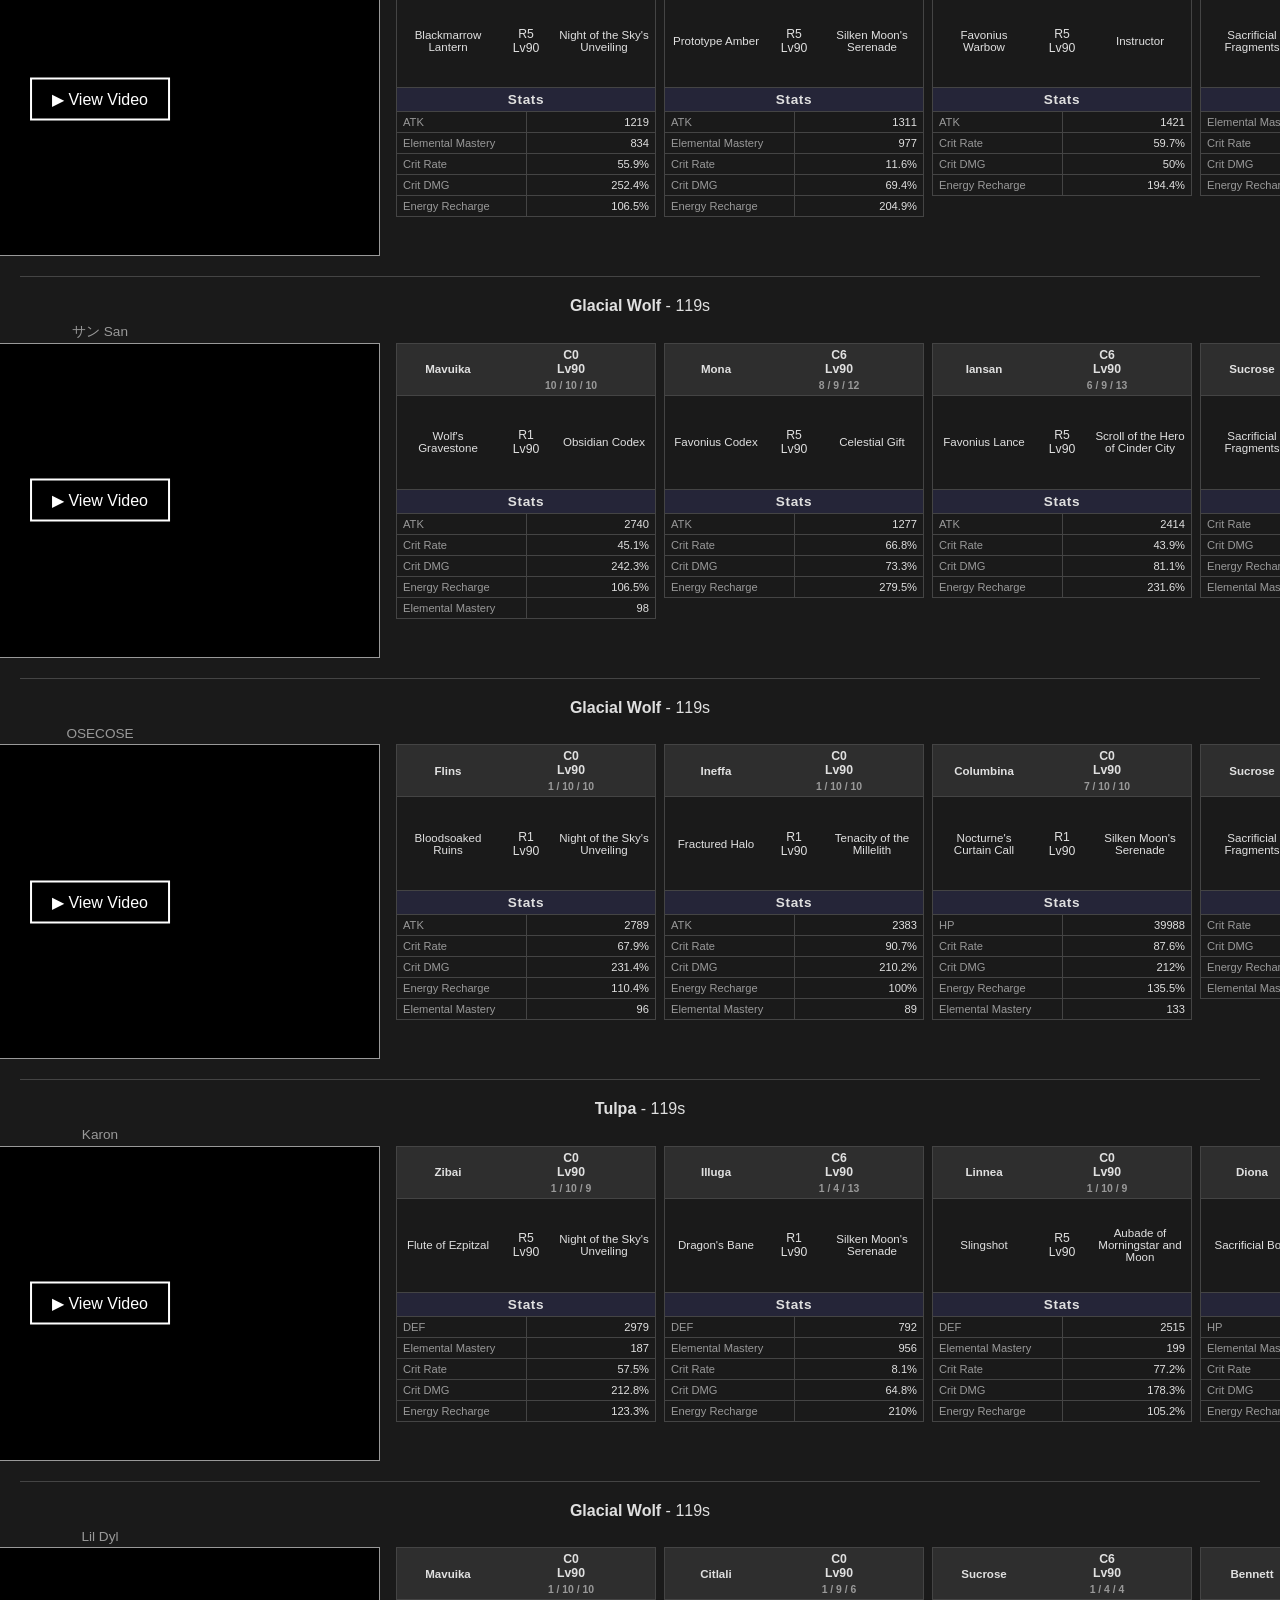
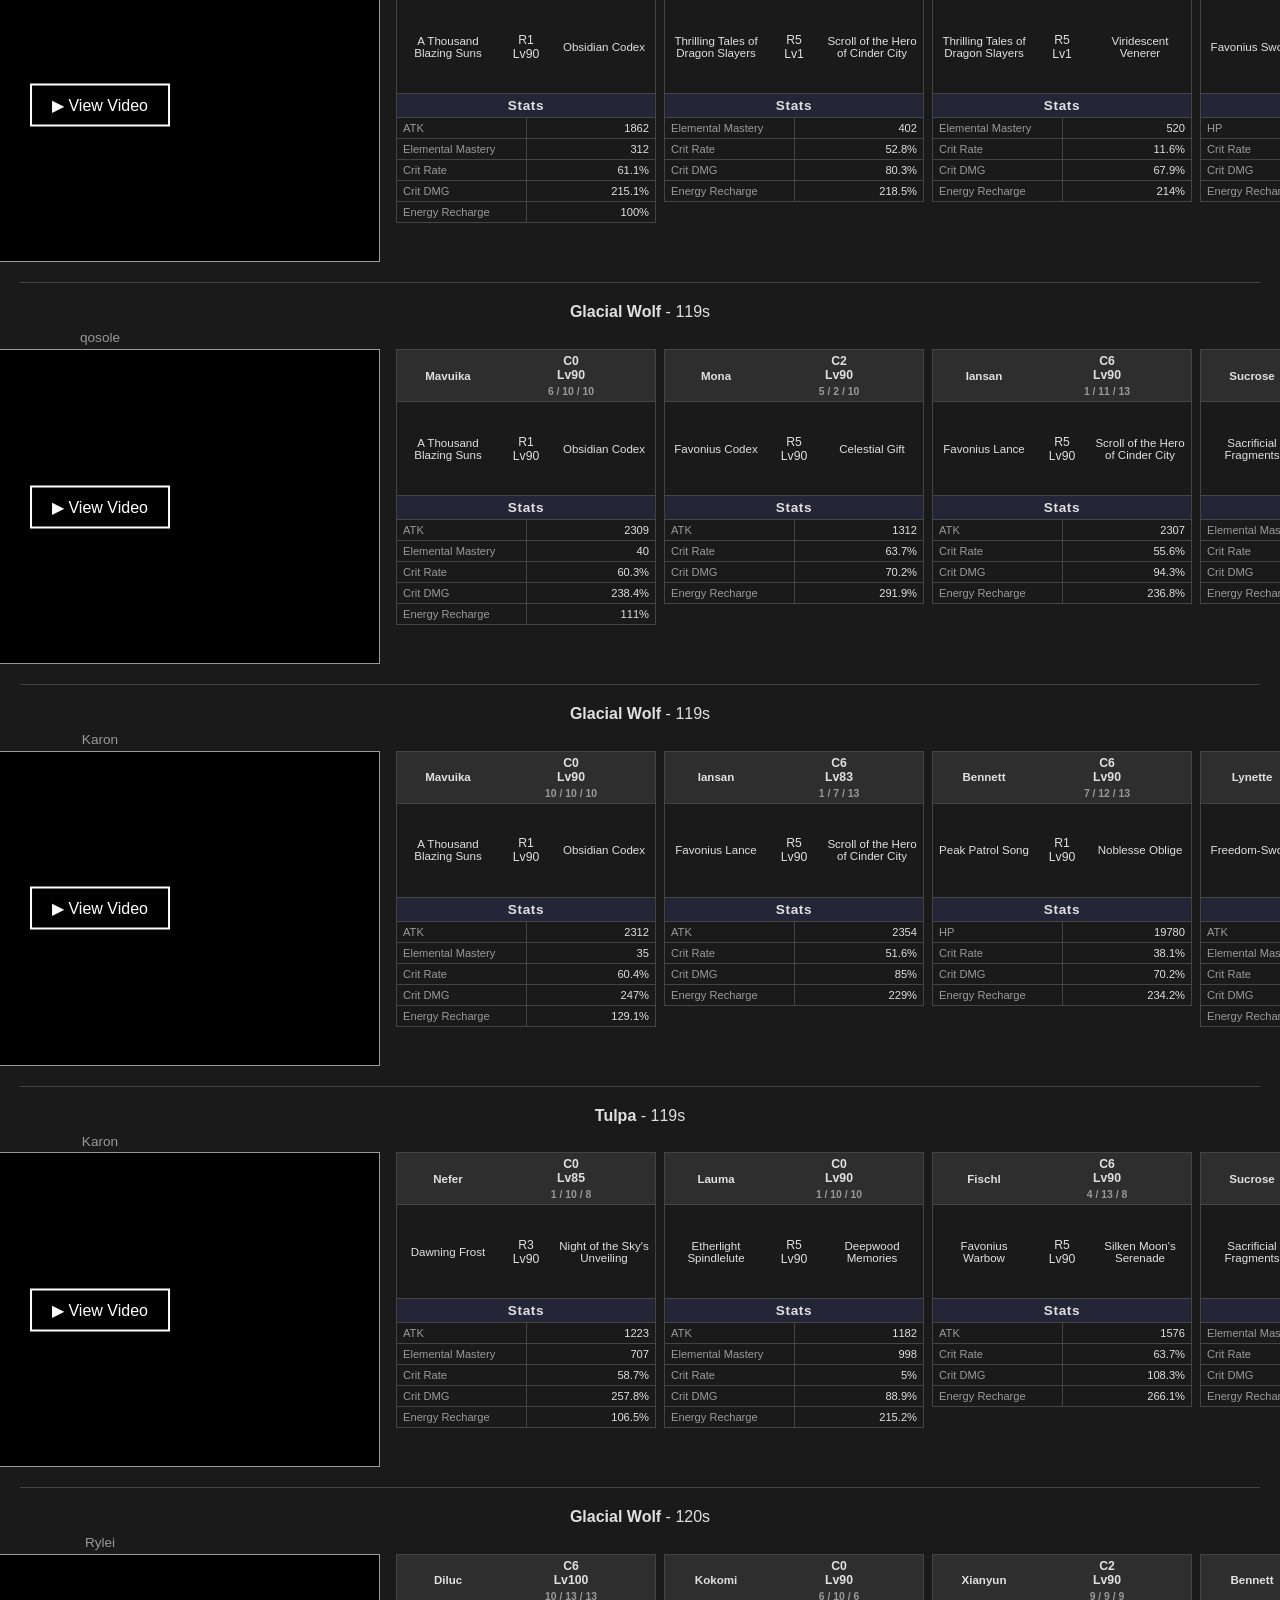
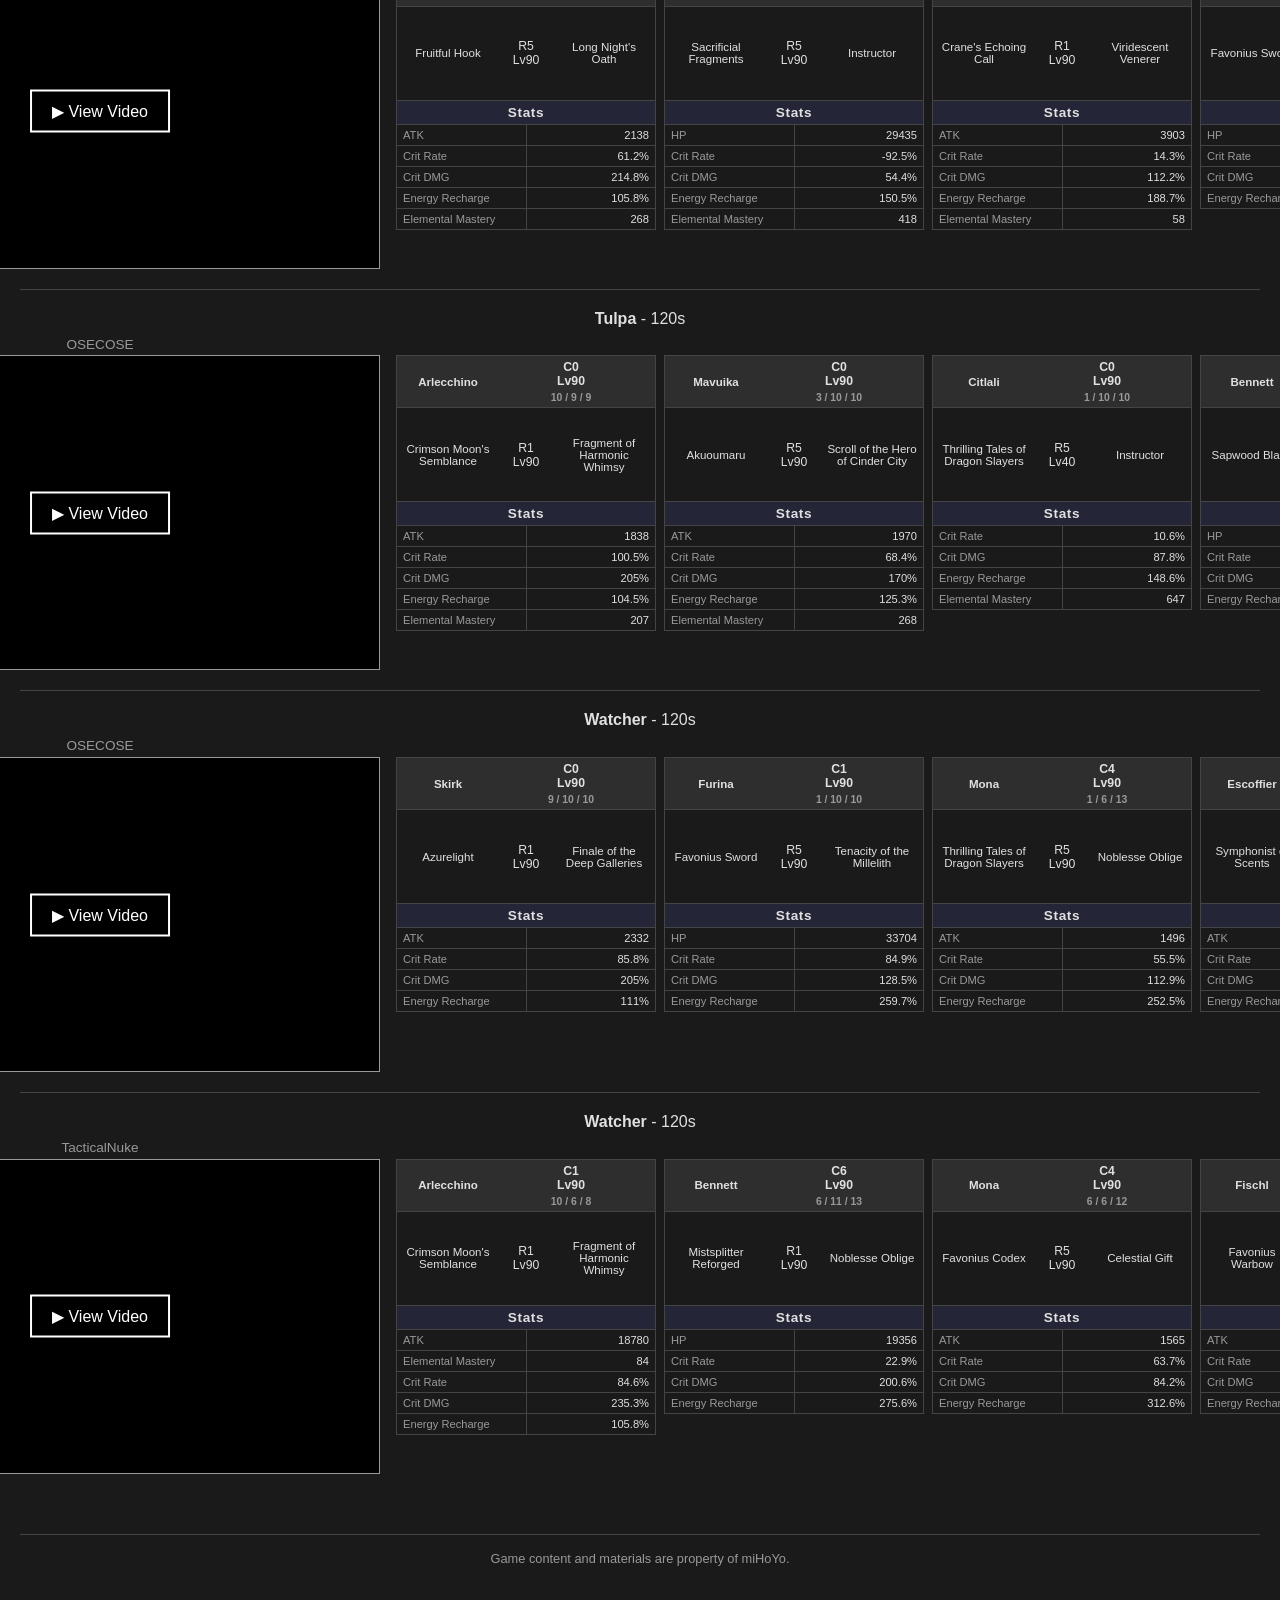
==== commit 4427ad1e: "Added basic  filters" ====
--- a/index.html
+++ b/index.html
@@ -4,6 +4,7 @@
   <meta charset="UTF-8">
   <meta name="viewport" content="width=device-width, initial-scale=1.0">
   <title>Dire Stygian Clears</title>
+  <link rel="icon" type="image/jpeg" href="https://act-upload.hoyoverse.com/event-ugc-hoyowiki/2025/07/14/41133912/b6287b34deb1f4d12e0be0599584cc70_855379148837321239.png?x-oss-process=image%2Fformat%2Cwebp">
   <link rel="stylesheet" href="dire-stygian-clears.css">
 </head>
 <body>
@@ -31,6 +32,8 @@
   <div id="charSearchRow">
     <input type="text" id="charSearch" placeholder="Search characters...">
     <button id="charToggle">&#9650;</button>
+    <button id="c0FilterBtn" class="header-badge">C0 5&#9733; only</button>
+    <button id="noSigFilterBtn" class="header-badge">No Signatures</button>
   </div>
   <div id="filterIcons">
     <div id="bossIconsSection">
--- a/dire-stygian-clears.css
+++ b/dire-stygian-clears.css
@@ -48,6 +48,7 @@
   text-align: center;
   margin: 0 0 4px;
   font-size: 0.85em;
+  line-height: 1;
   color: var(--text-muted);
 }
 .video-title {
@@ -327,6 +328,15 @@
 #discordBtn {
   text-decoration: none;
   cursor: pointer;
+}
+#c0FilterBtn,
+#noSigFilterBtn {
+  cursor: pointer;
+}
+#c0FilterBtn.active,
+#noSigFilterBtn.active {
+  border-color: var(--active-border);
+  background: var(--active-bg);
 }
 #discordHint {
   font-size: 0.75em;
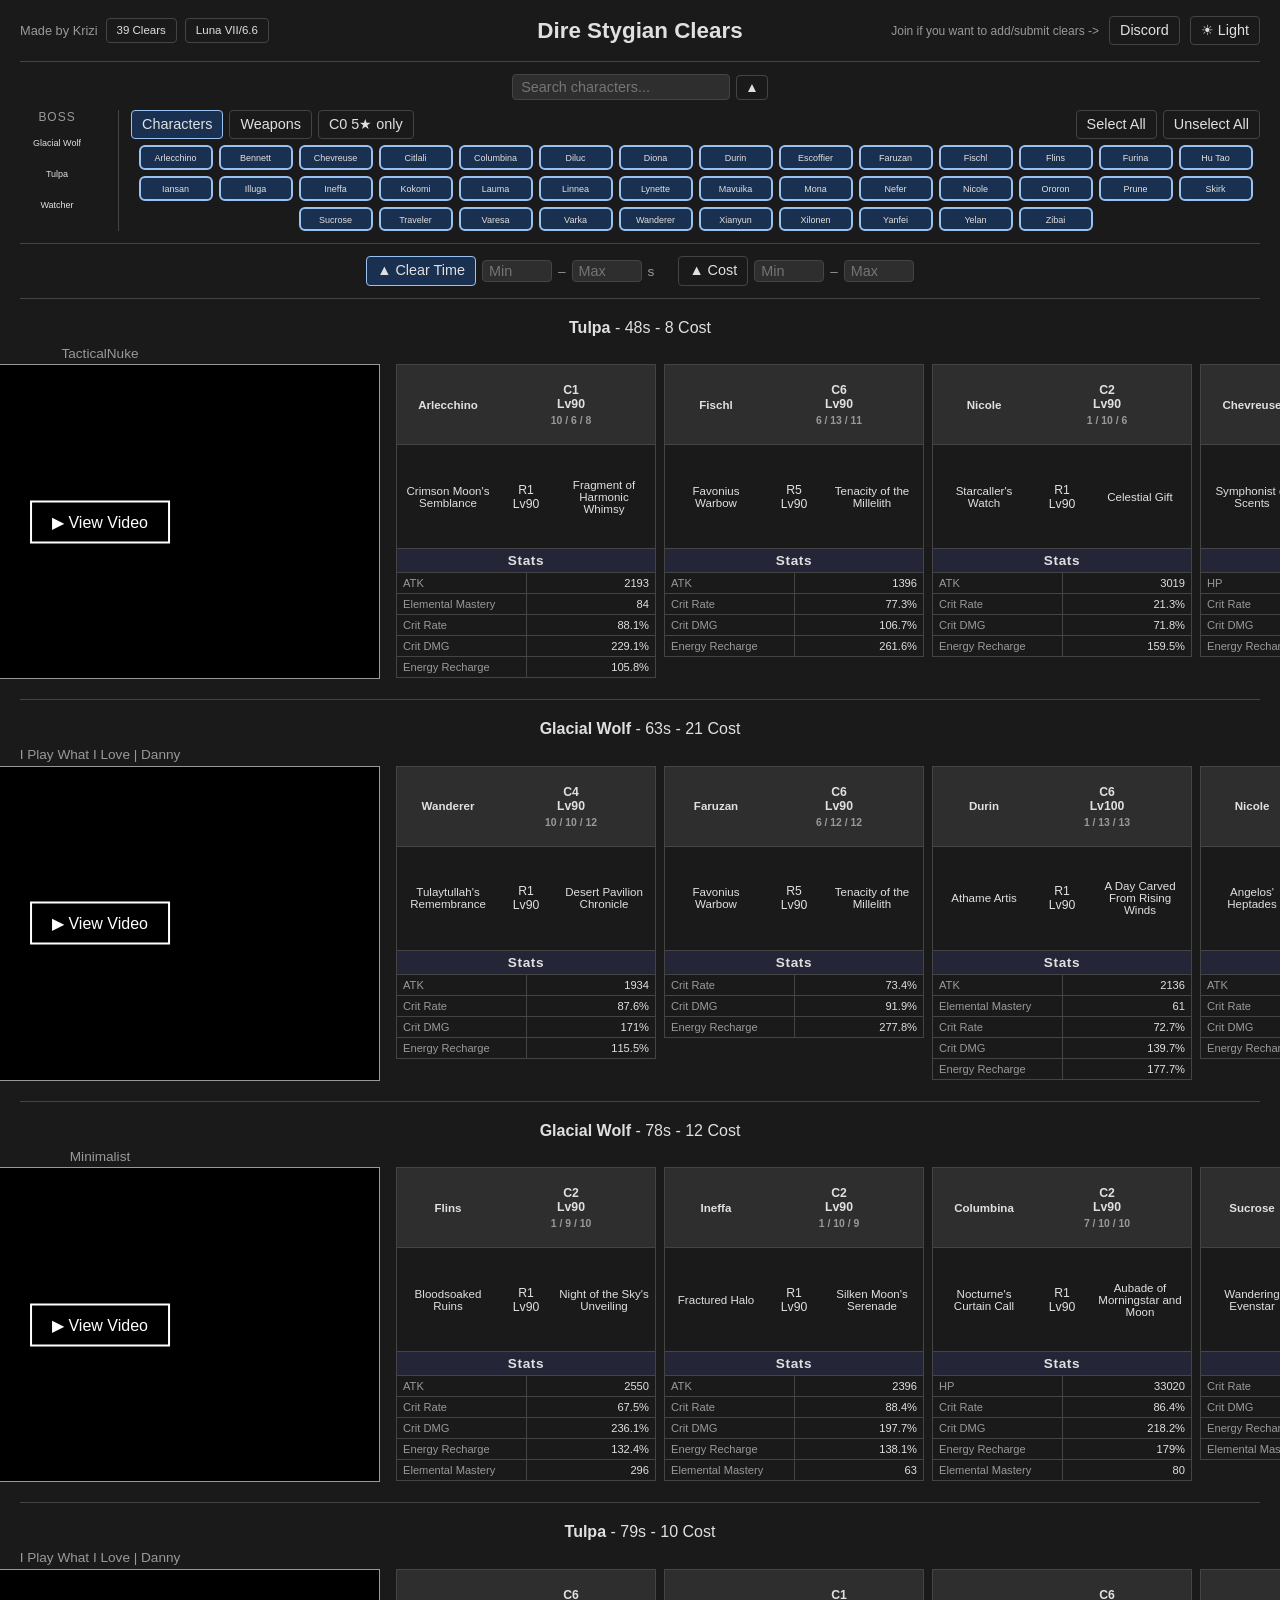
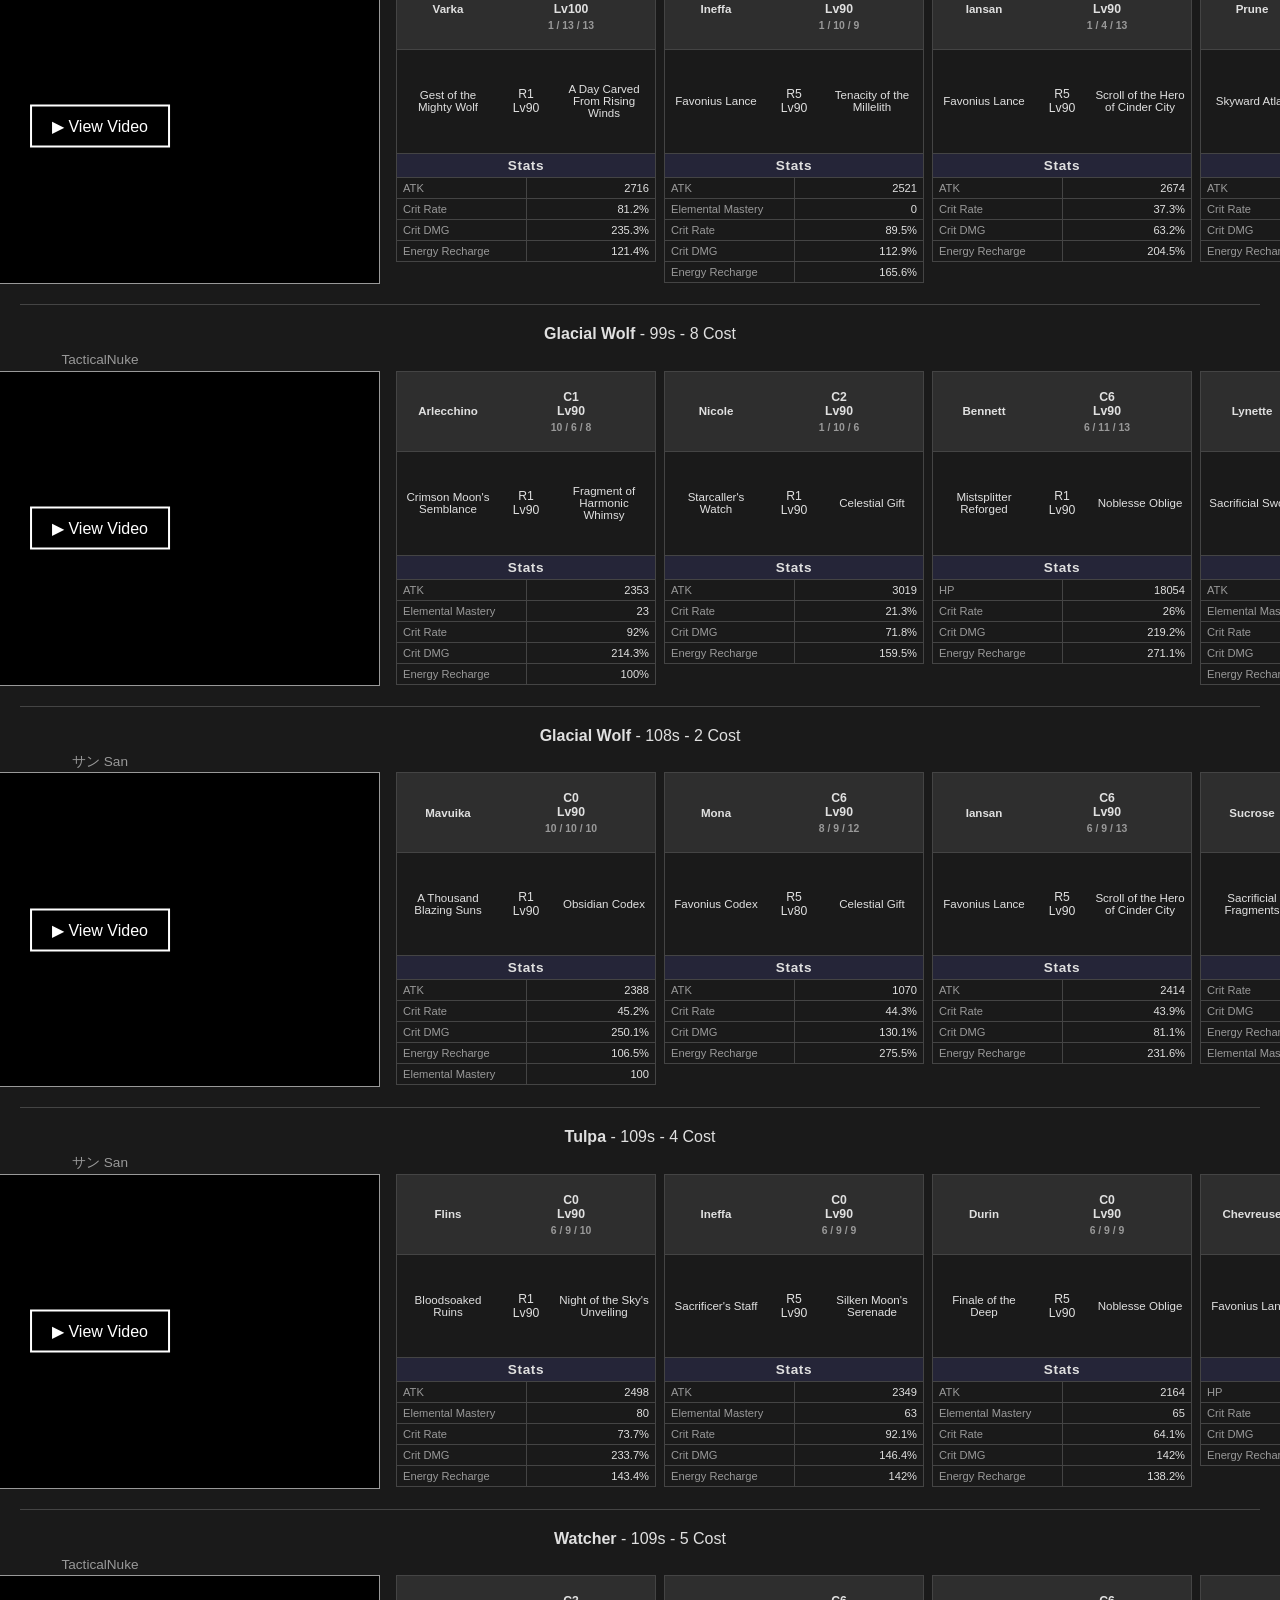
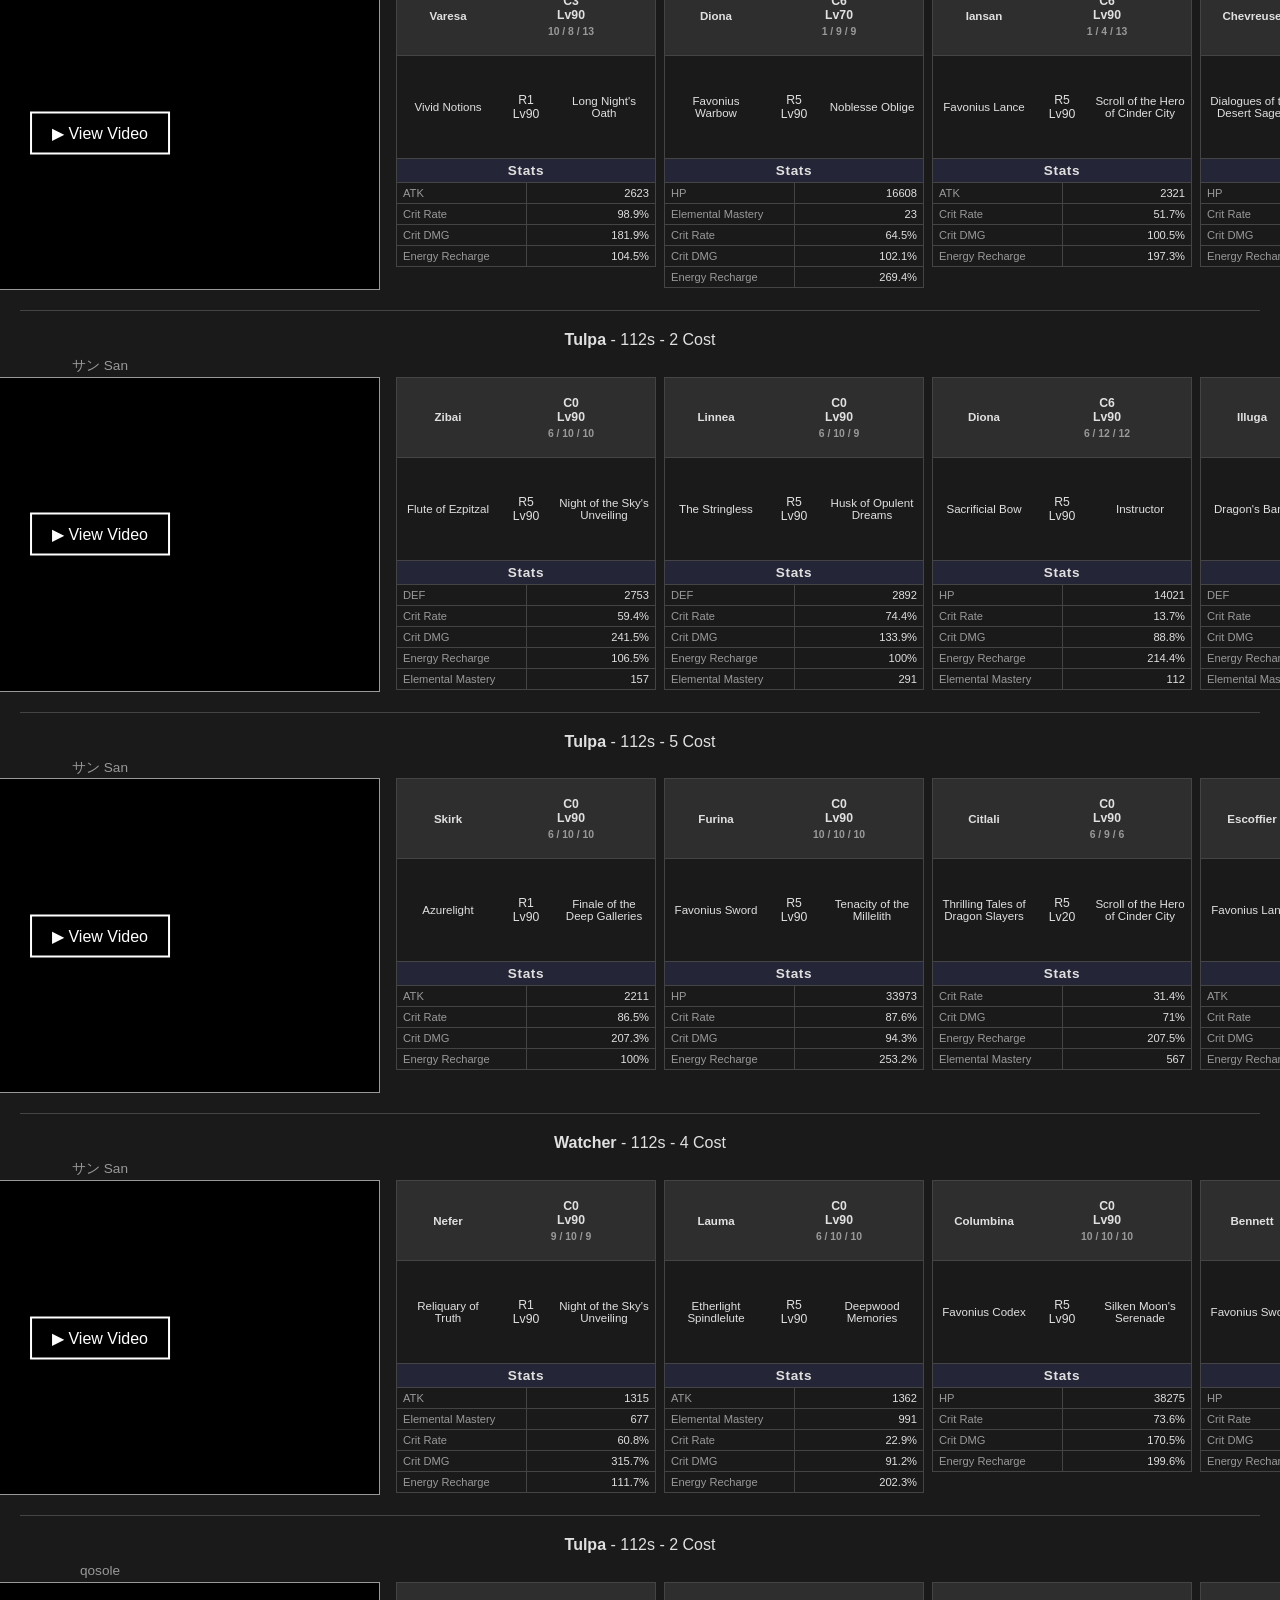
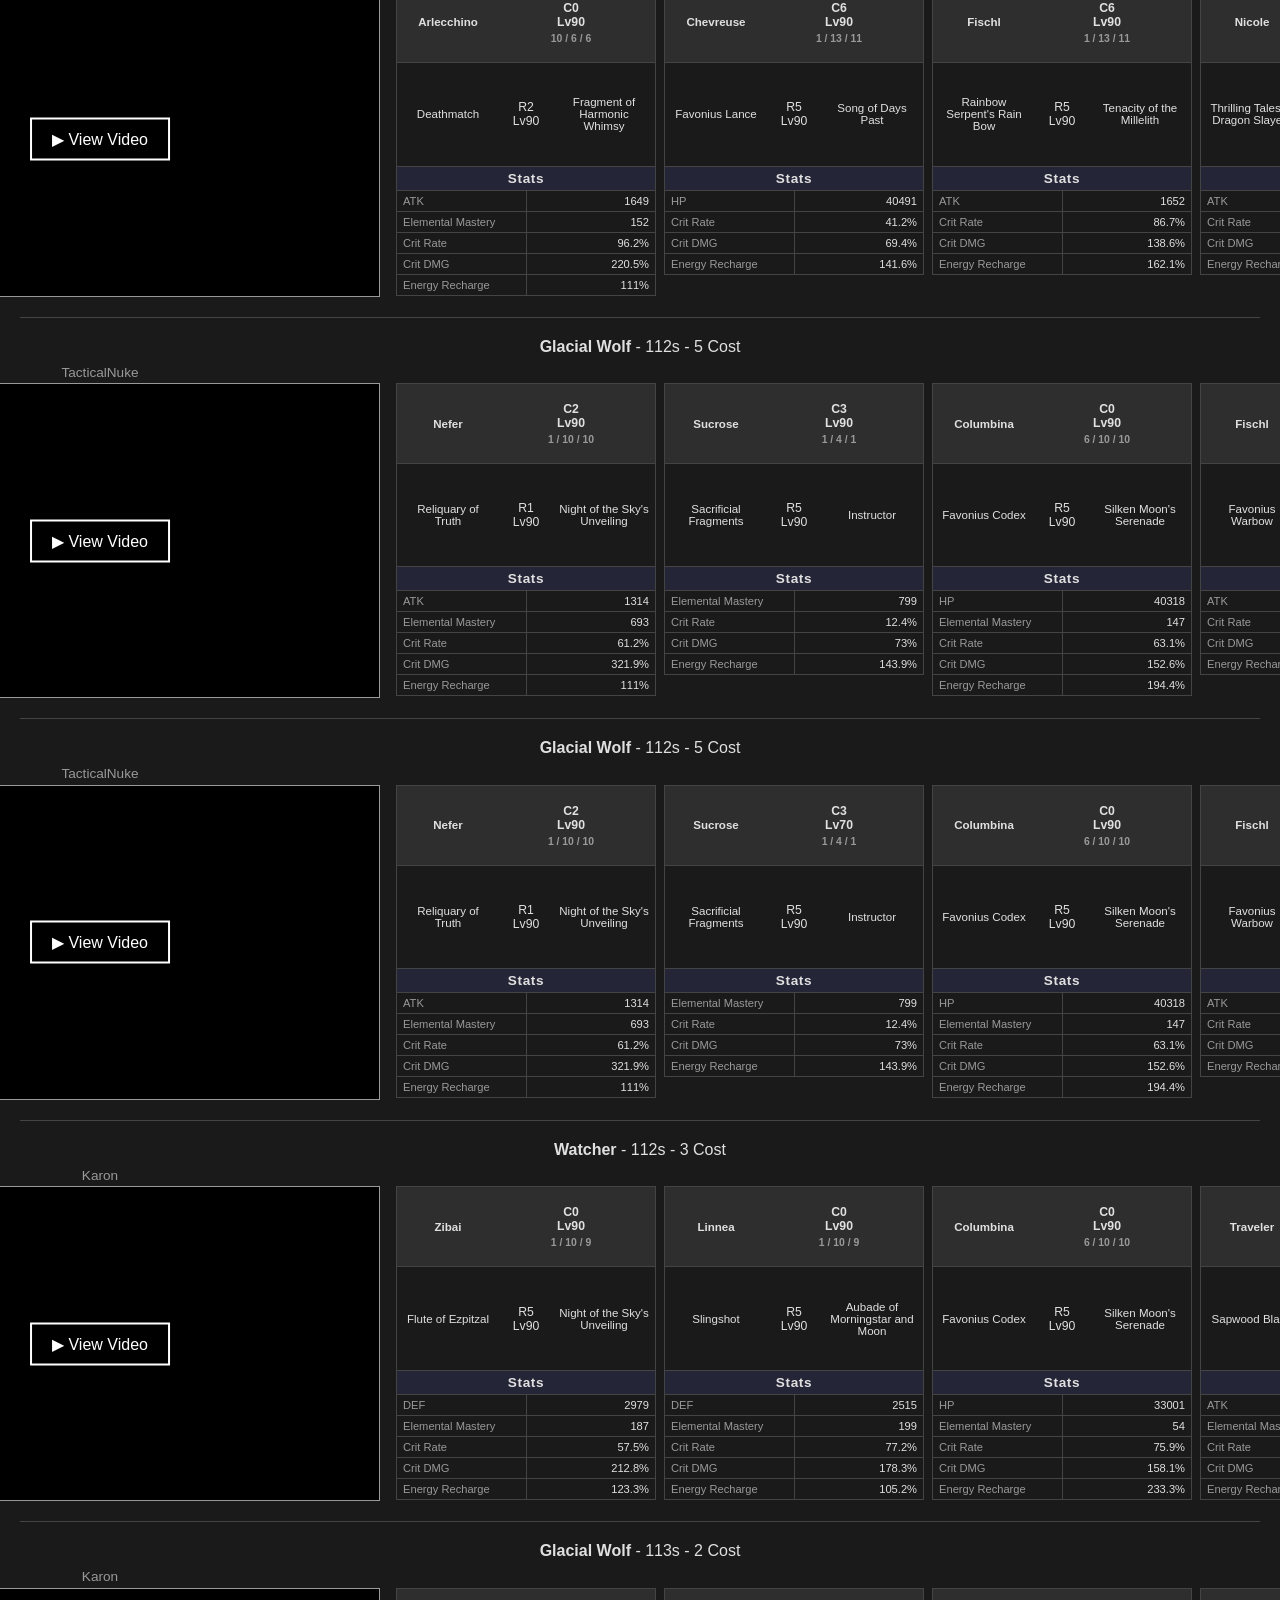
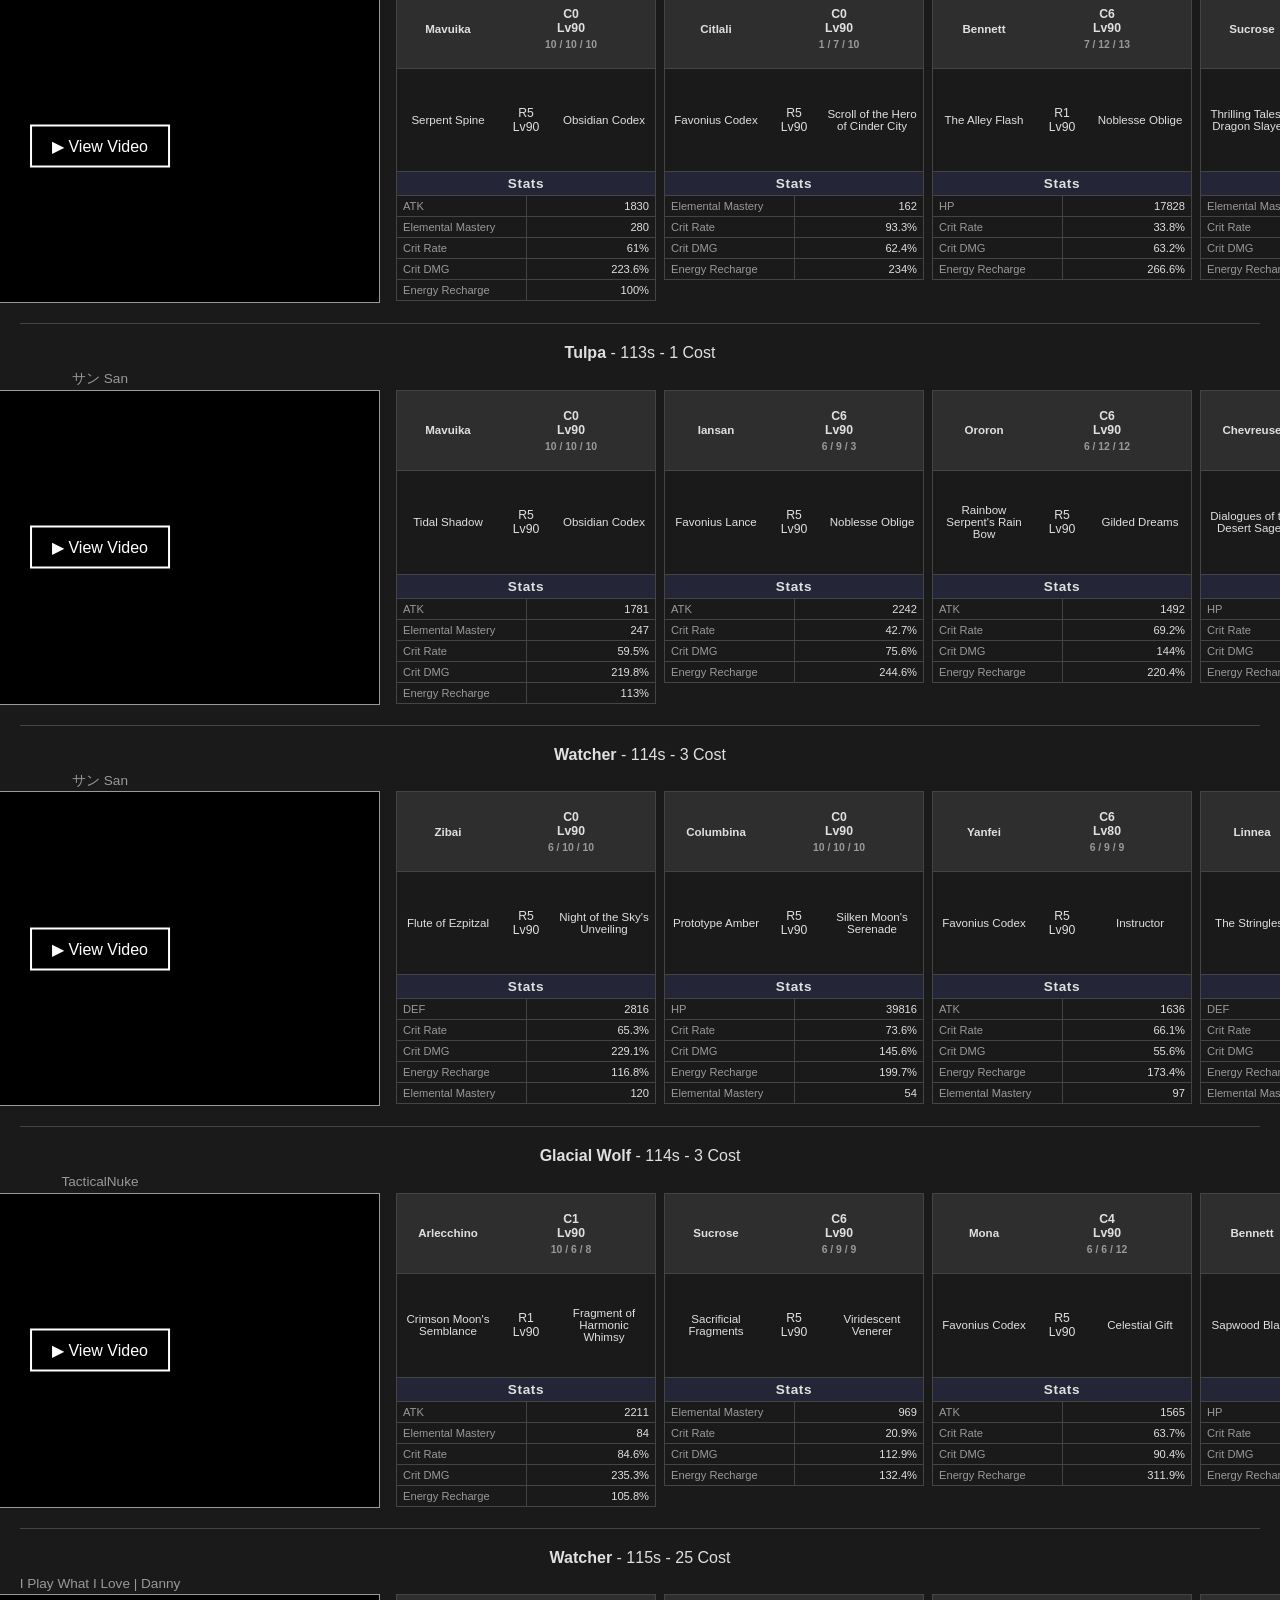
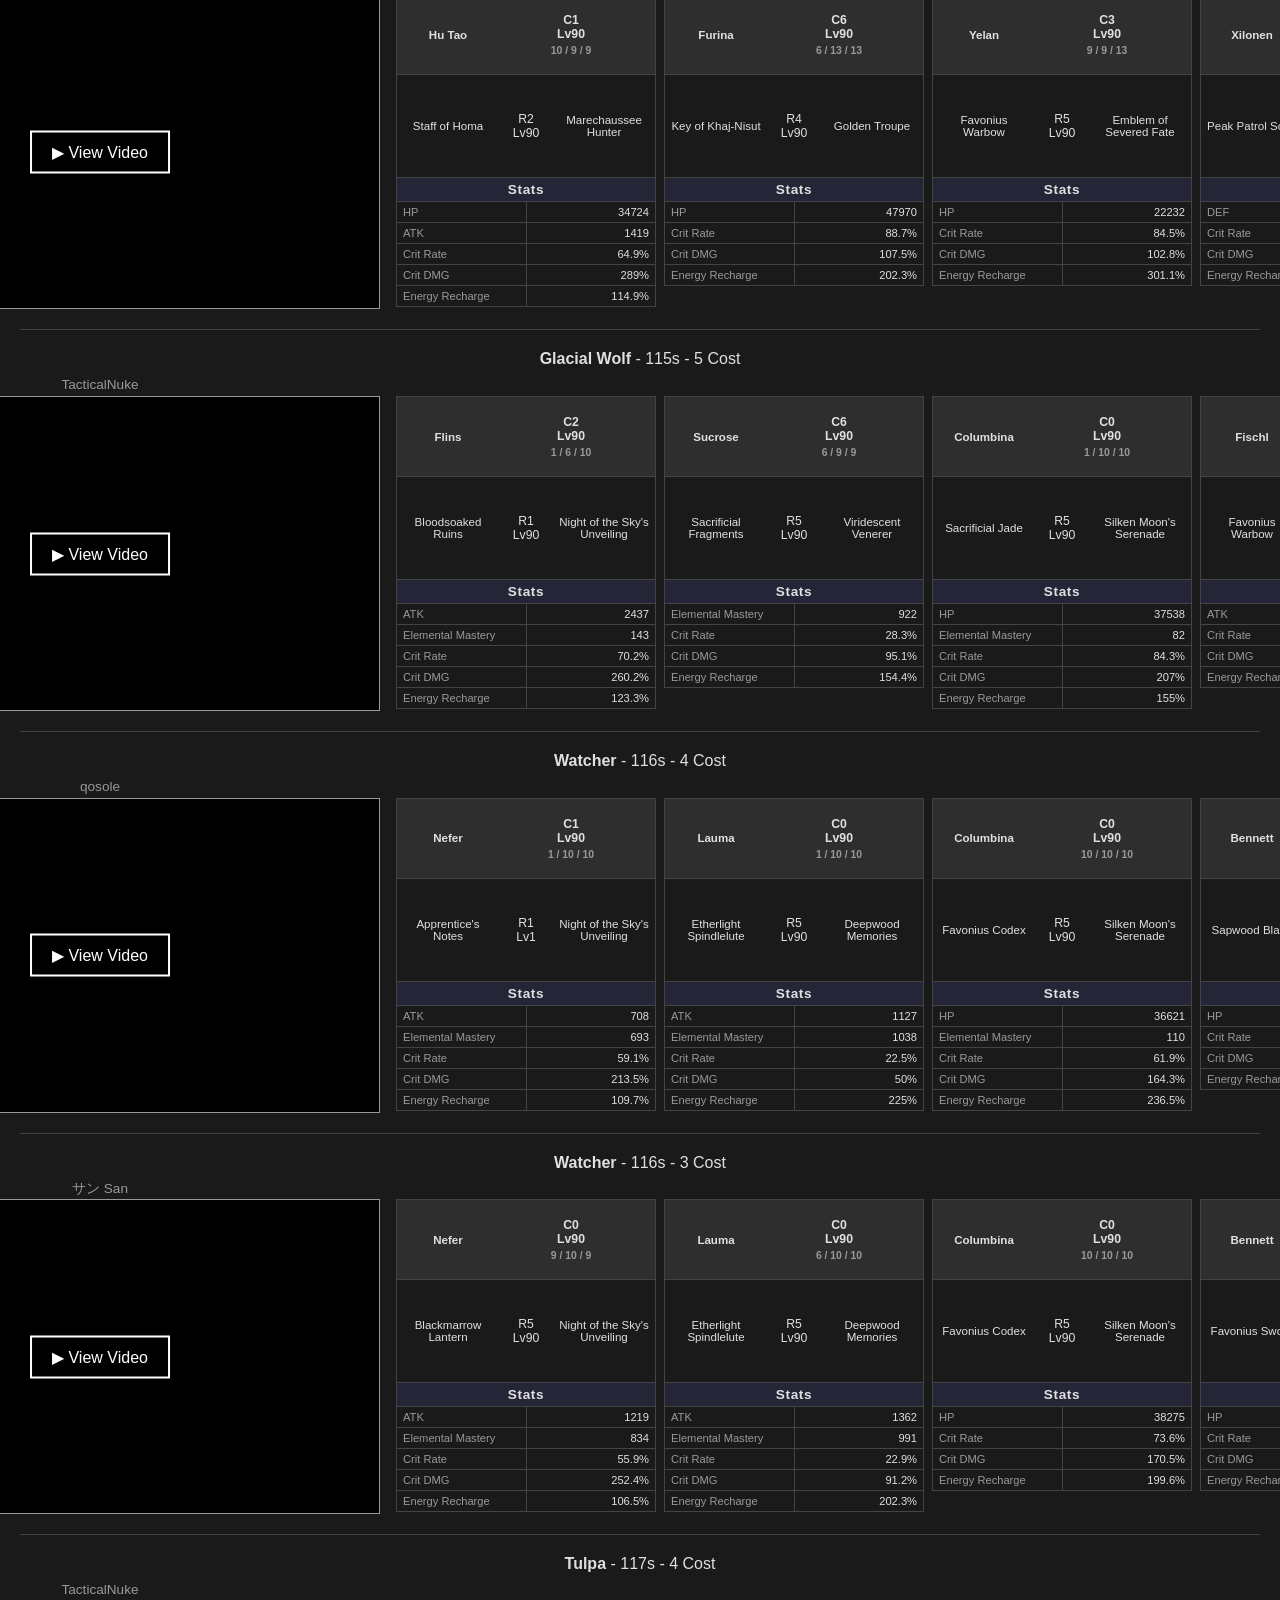
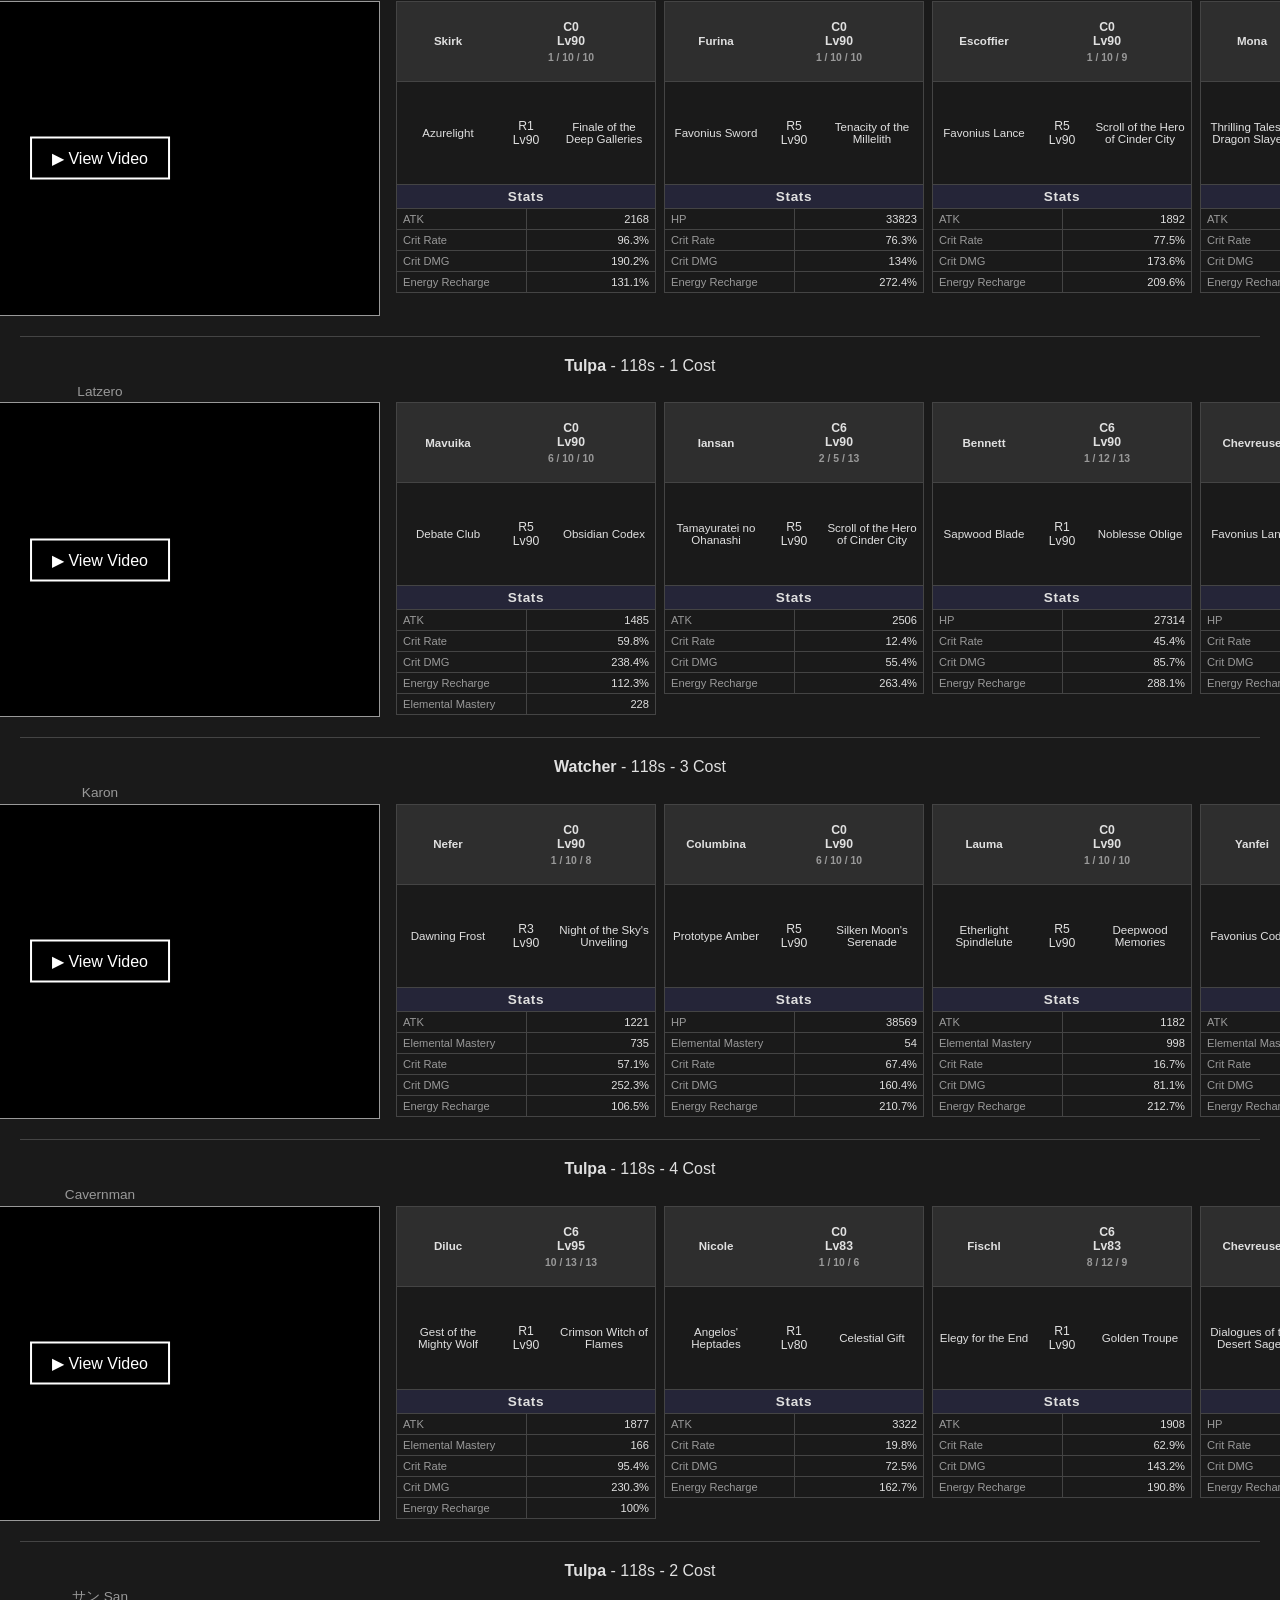
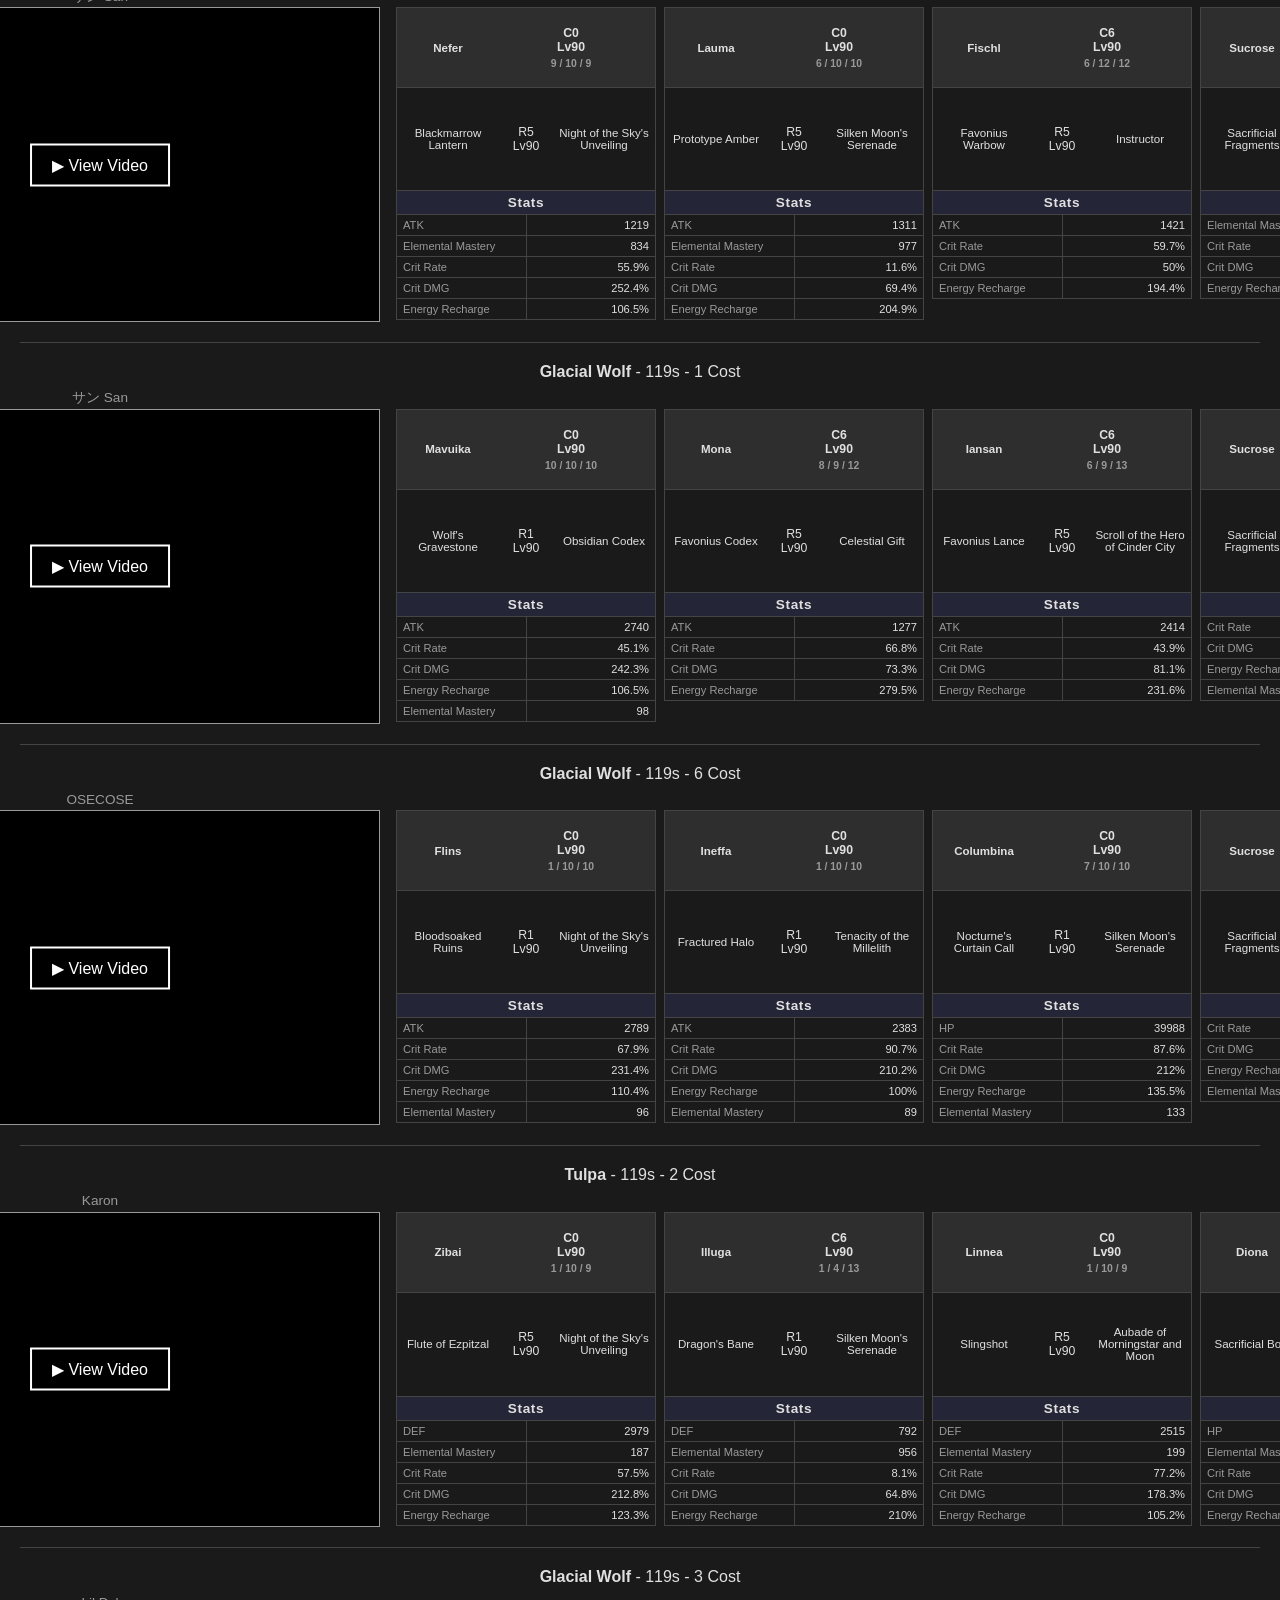
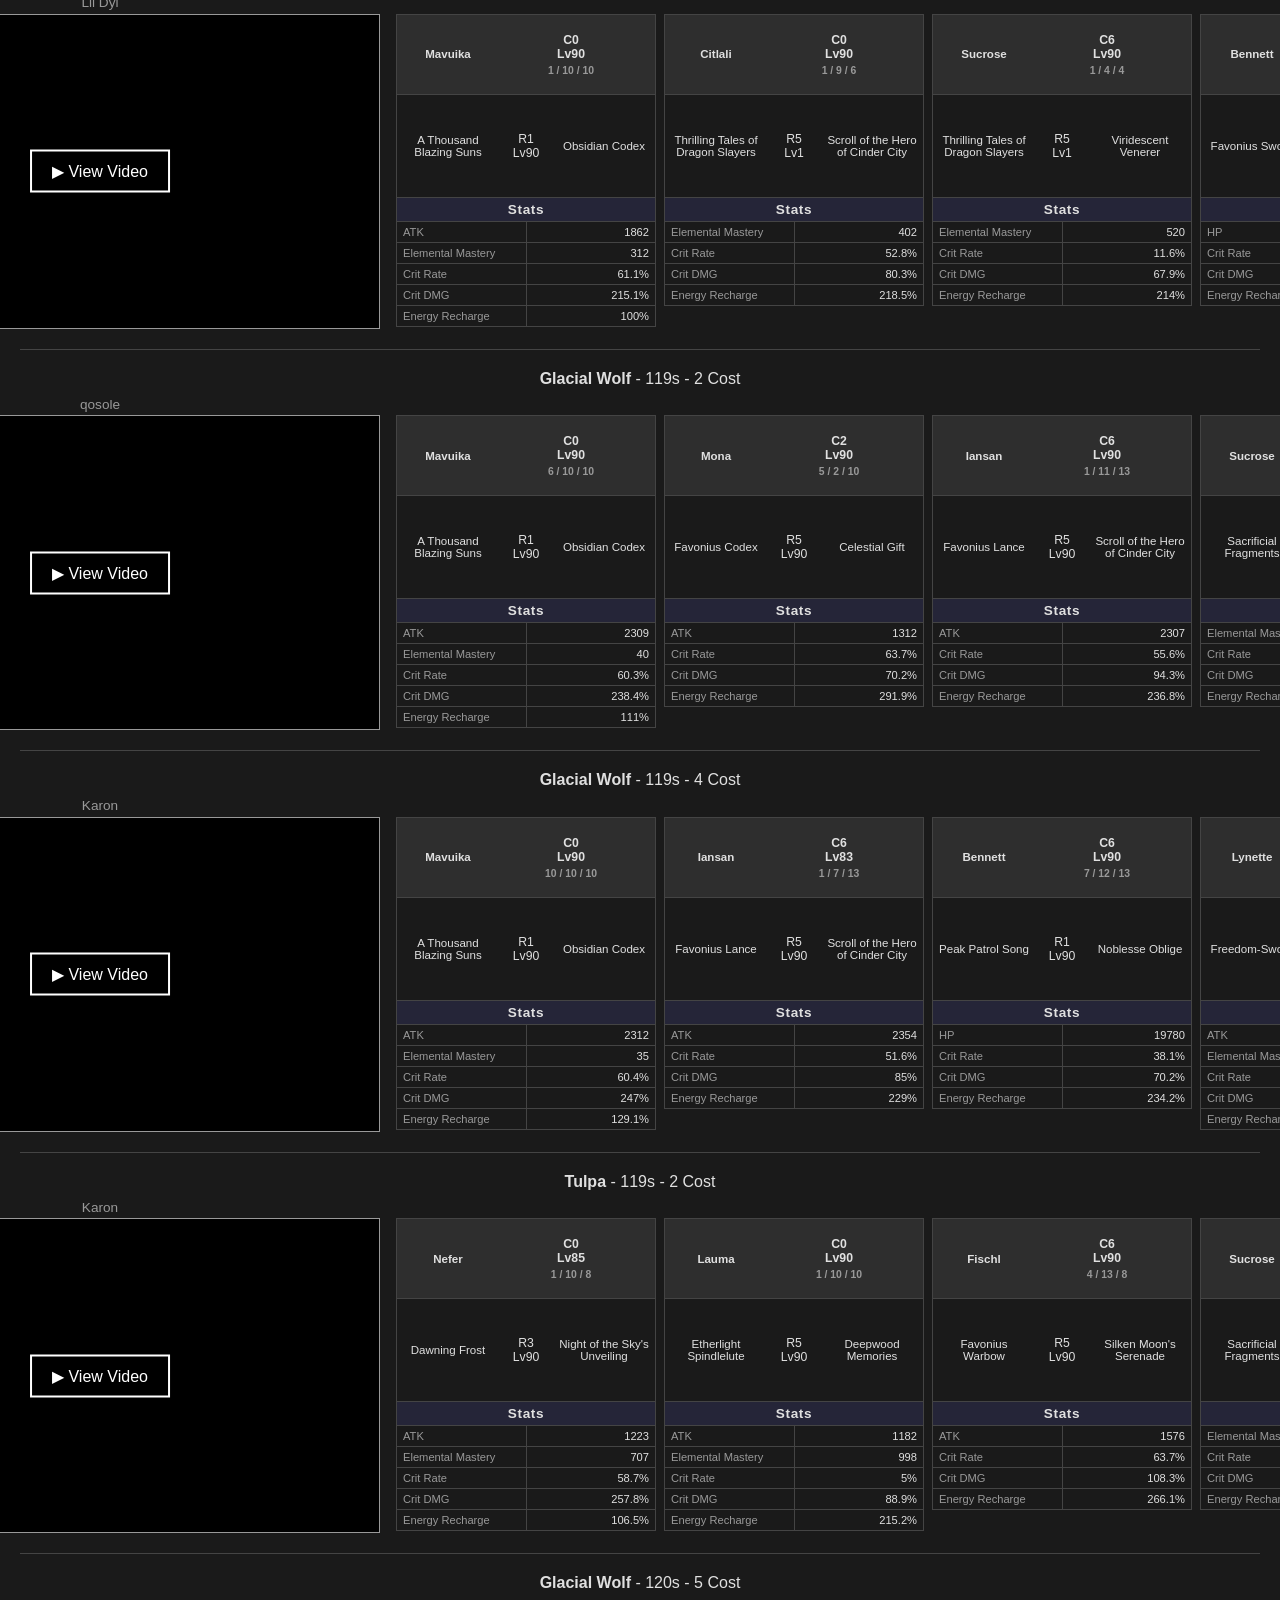
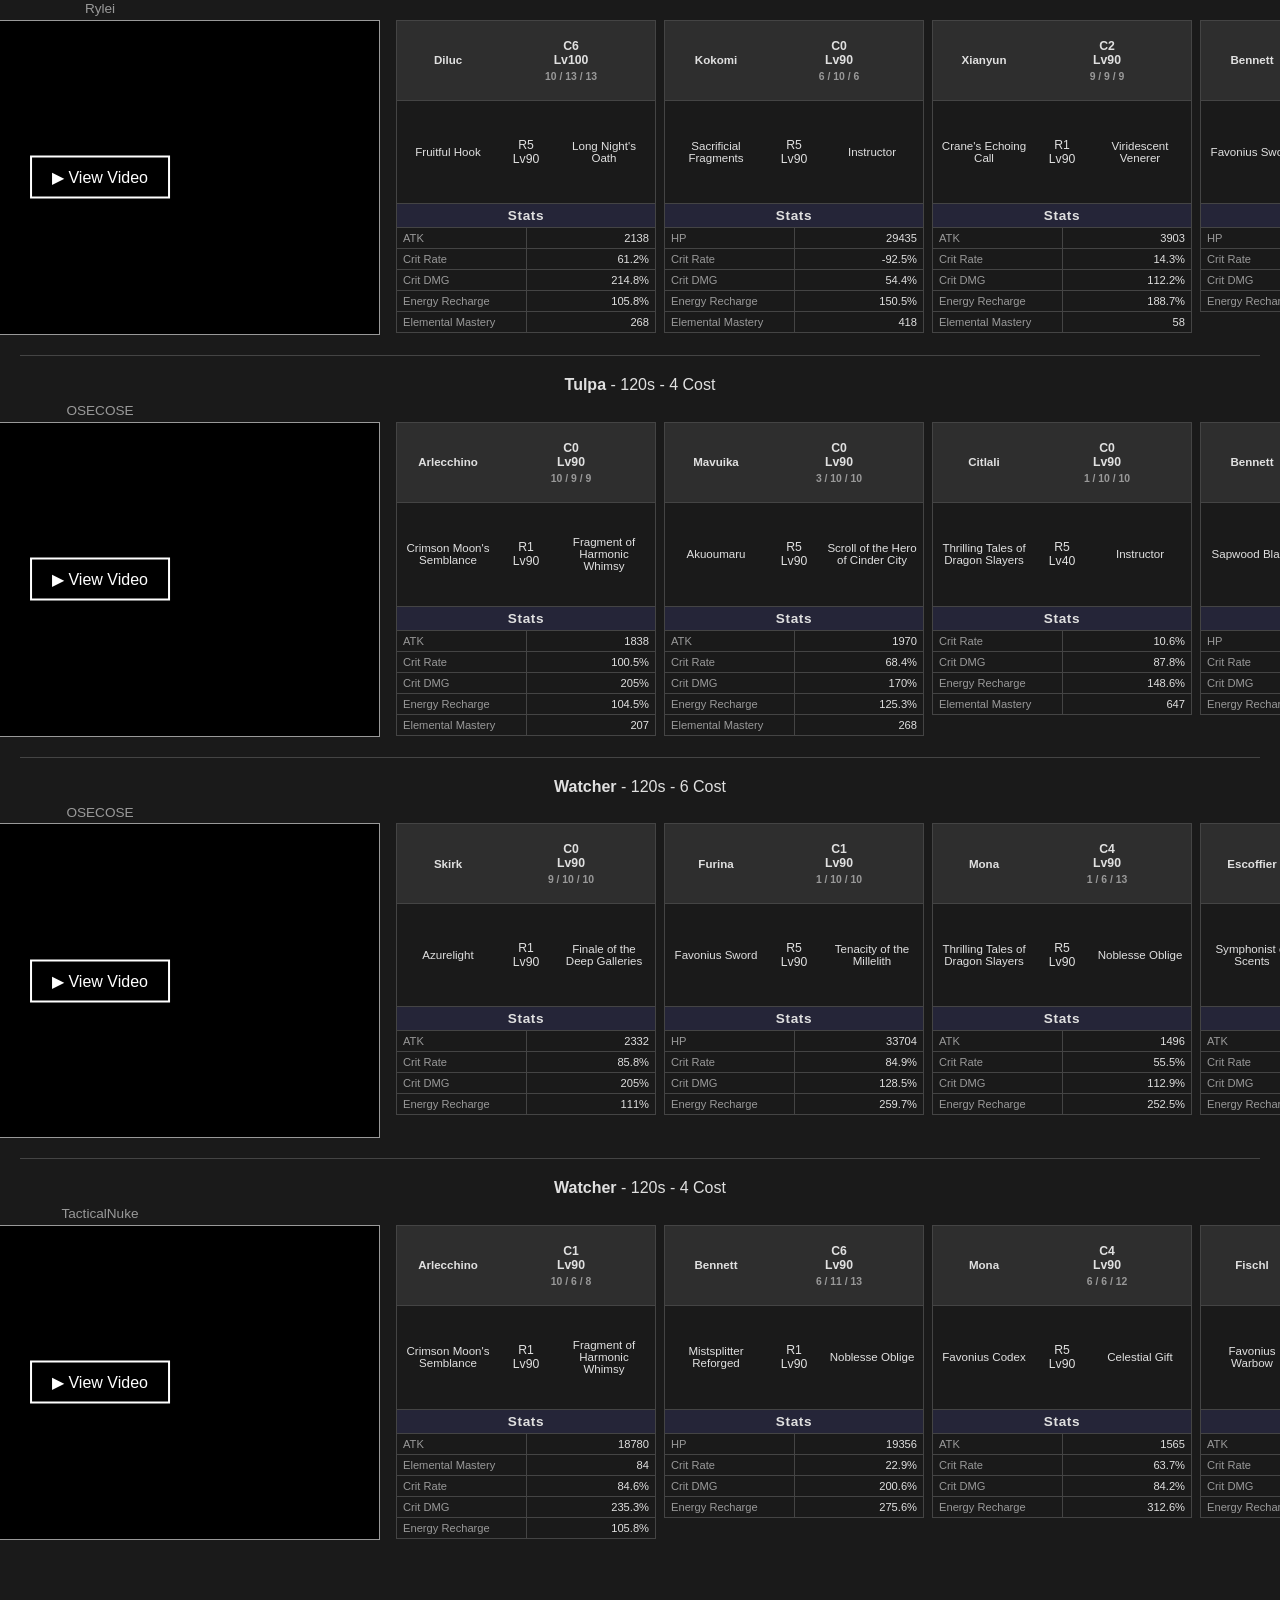
==== commit 43ee955e: "Added more filtering and sorting" ====
--- a/index.html
+++ b/index.html
@@ -30,10 +30,10 @@
 
 <div id="charBar">
   <div id="charSearchRow">
-    <input type="text" id="charSearch" placeholder="Search characters...">
-    <button id="charToggle">&#9650;</button>
-    <button id="c0FilterBtn" class="header-badge">C0 5&#9733; only</button>
-    <button id="noSigFilterBtn" class="header-badge">No Signatures</button>
+    <div id="charSearchInner">
+      <input type="text" id="charSearch" placeholder="Search characters...">
+      <button id="charToggle">&#9650;</button>
+    </div>
   </div>
   <div id="filterIcons">
     <div id="bossIconsSection">
@@ -42,8 +42,37 @@
     </div>
     <div id="charIconsDivider"></div>
     <div id="charIconsSection">
+      <div id="charWeaponTabRow">
+        <button class="header-badge filter-tab active" data-filter-tab="chars">Characters</button>
+        <button class="header-badge filter-tab" data-filter-tab="weapons">Weapons</button>
+        <button id="c0FilterBtn" class="header-badge">C0 5&#9733; only</button>
+        <button id="includeStandardBtn" class="header-badge c0-sub-btn" style="visibility:hidden">Include Standard</button>
+        <button id="includeFreeConsBtn" class="header-badge c0-sub-btn" style="visibility:hidden">Include Free Cons</button>
+        <div id="charTabRightBtns">
+          <button id="noSigFilterBtn" class="header-badge" style="display:none">No Signatures</button>
+          <button id="selectAllBtn" class="header-badge">Select All</button>
+          <button id="unselectAllBtn" class="header-badge">Unselect All</button>
+        </div>
+      </div>
       <div id="charIcons"></div>
+      <div id="weaponIcons" style="display:none"></div>
     </div>
+  </div>
+</div>
+
+<div id="sortRow">
+  <div class="sort-group">
+    <button id="sortTimeBtn" class="header-badge">&#9650; Clear Time</button>
+    <input type="number" id="timeMin" class="range-input" placeholder="Min" min="0">
+    <span class="range-sep">–</span>
+    <input type="number" id="timeMax" class="range-input" placeholder="Max" min="0">
+    <span class="range-unit">s</span>
+  </div>
+  <div class="sort-group">
+    <button id="sortCostBtn" class="header-badge">&#9650; Cost</button>
+    <input type="number" id="costMin" class="range-input" placeholder="Min" min="0">
+    <span class="range-sep">–</span>
+    <input type="number" id="costMax" class="range-input" placeholder="Max" min="0">
   </div>
 </div>
 
--- a/dire-stygian-clears.css
+++ b/dire-stygian-clears.css
@@ -6,7 +6,7 @@
   --border-hover: #666;
   --surface: #2e2e2e;
   --surface-alt: #252538;
-  --active-border: #4a90e2;
+  --active-border: #9ac2f0;
   --active-bg: #1a3050;
 }
 body.light {
@@ -137,14 +137,19 @@
 #charBar {
   padding: 12px 0;
   border-bottom: 1px solid var(--border);
-  margin-bottom: 20px;
 }
 #charSearchRow {
   display: flex;
+  flex-direction: column;
+  align-items: center;
+  gap: 6px;
+  margin-bottom: 10px;
+}
+#charSearchInner {
+  display: flex;
   align-items: center;
   justify-content: center;
   gap: 6px;
-  margin-bottom: 10px;
 }
 #charSearch {
   padding: 4px 8px;
@@ -198,8 +203,45 @@
 }
 #charIconsSection {
   flex: 1;
-}
-#charIcons {
+  display: flex;
+  flex-direction: column;
+  gap: 6px;
+}
+#charWeaponTabRow {
+  display: flex;
+  align-items: center;
+  justify-content: left;
+  gap: 6px;
+  flex-wrap: wrap;
+}
+.filter-tab.active {
+  border-color: var(--active-border);
+  background: var(--active-bg);
+}
+.filter-tab,
+#selectAllBtn,
+#unselectAllBtn {
+  cursor: pointer;
+}
+#charTabRightBtns {
+  display: flex;
+  gap: 6px;
+  margin-left: auto;
+}
+#charIcons,
+#weaponIcons {
+  display: flex;
+  flex-wrap: wrap;
+  gap: 6px;
+  justify-content: center;
+}
+.weapon-group {
+  width: 100%;
+}
+.weapon-group-label {
+  margin-bottom: 6px;
+}
+.weapon-group-icons {
   display: flex;
   flex-wrap: wrap;
   gap: 6px;
@@ -330,11 +372,13 @@
   cursor: pointer;
 }
 #c0FilterBtn,
-#noSigFilterBtn {
+#noSigFilterBtn,
+.c0-sub-btn {
   cursor: pointer;
 }
 #c0FilterBtn.active,
-#noSigFilterBtn.active {
+#noSigFilterBtn.active,
+.c0-sub-btn.active {
   border-color: var(--active-border);
   background: var(--active-bg);
 }
@@ -349,6 +393,53 @@
   border: 1px solid var(--border);
   border-radius: 4px;
   padding: 2px 6px;
+}
+#sortRow {
+  display: flex;
+  justify-content: center;
+  align-items: center;
+  gap: 24px;
+  flex-wrap: wrap;
+  padding: 12px 0;
+  border-bottom: 1px solid var(--border);
+  margin-bottom: 20px;
+}
+.sort-group {
+  display: flex;
+  align-items: center;
+  gap: 6px;
+}
+.range-input {
+  width: 56px;
+  padding: 2px 6px;
+  font-size: 0.9em;
+  font-family: inherit;
+  background: var(--surface);
+  color: var(--text);
+  border: 1px solid var(--border);
+  border-radius: 4px;
+}
+.range-input::-webkit-outer-spin-button,
+.range-input::-webkit-inner-spin-button {
+  -webkit-appearance: none;
+}
+.range-input[type=number] {
+  -moz-appearance: textfield;
+  appearance: textfield;
+}
+.range-sep,
+.range-unit {
+  font-size: 0.85em;
+  color: var(--text-muted);
+}
+#sortTimeBtn,
+#sortCostBtn {
+  cursor: pointer;
+}
+#sortTimeBtn.active,
+#sortCostBtn.active {
+  border-color: var(--active-border);
+  background: var(--active-bg);
 }
 footer {
   margin-top: 40px;
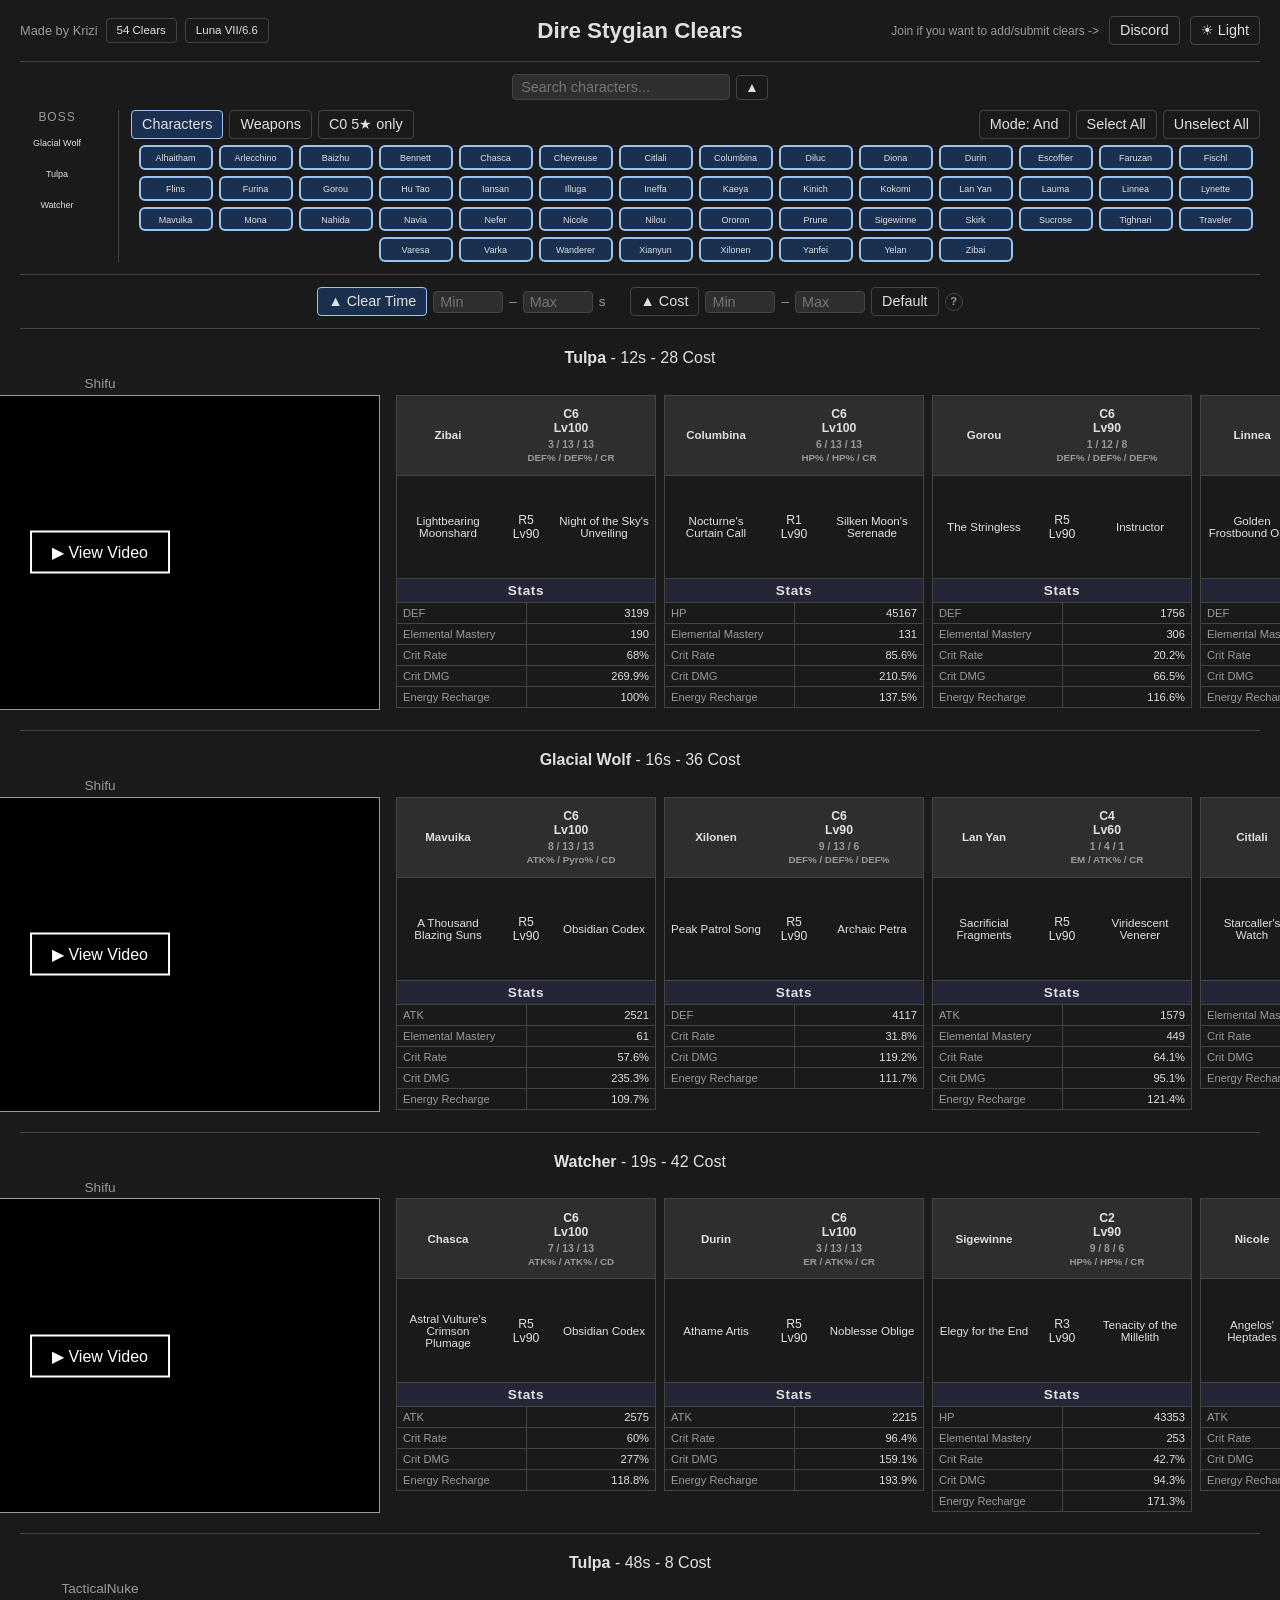
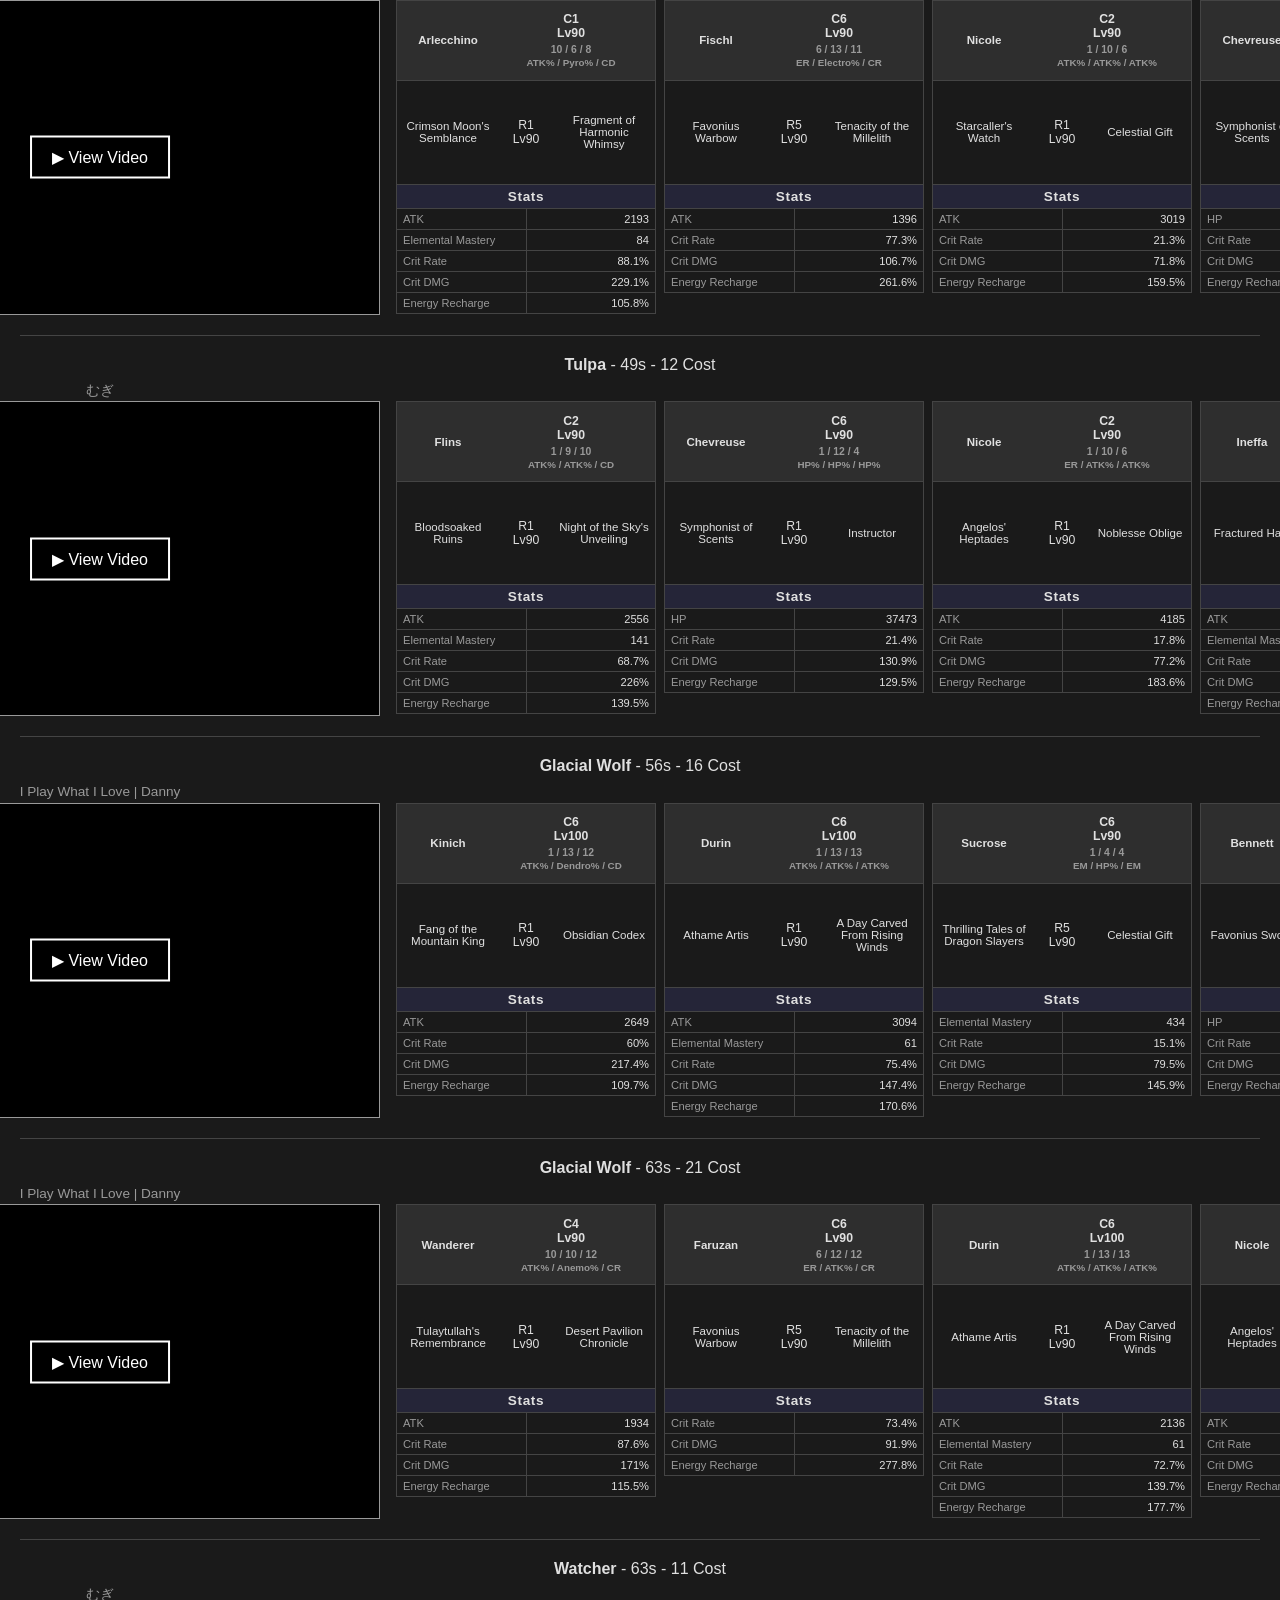
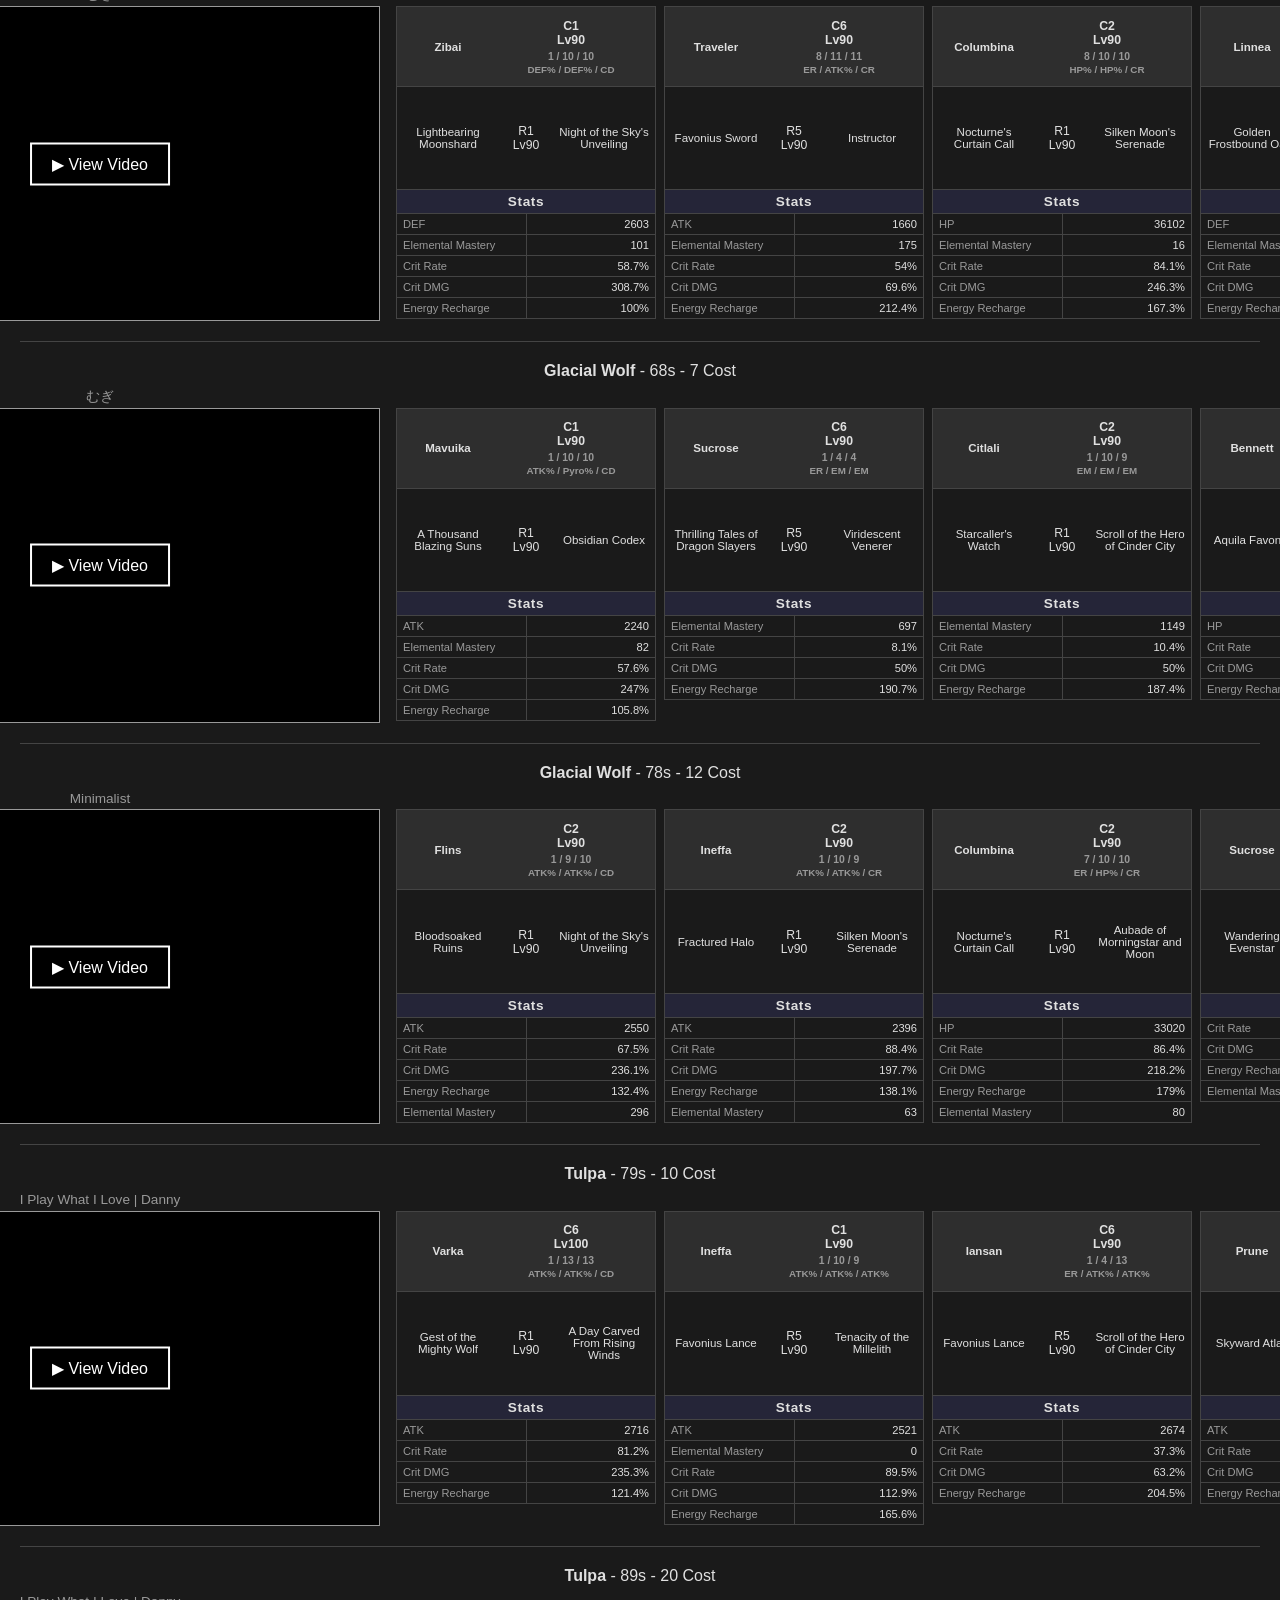
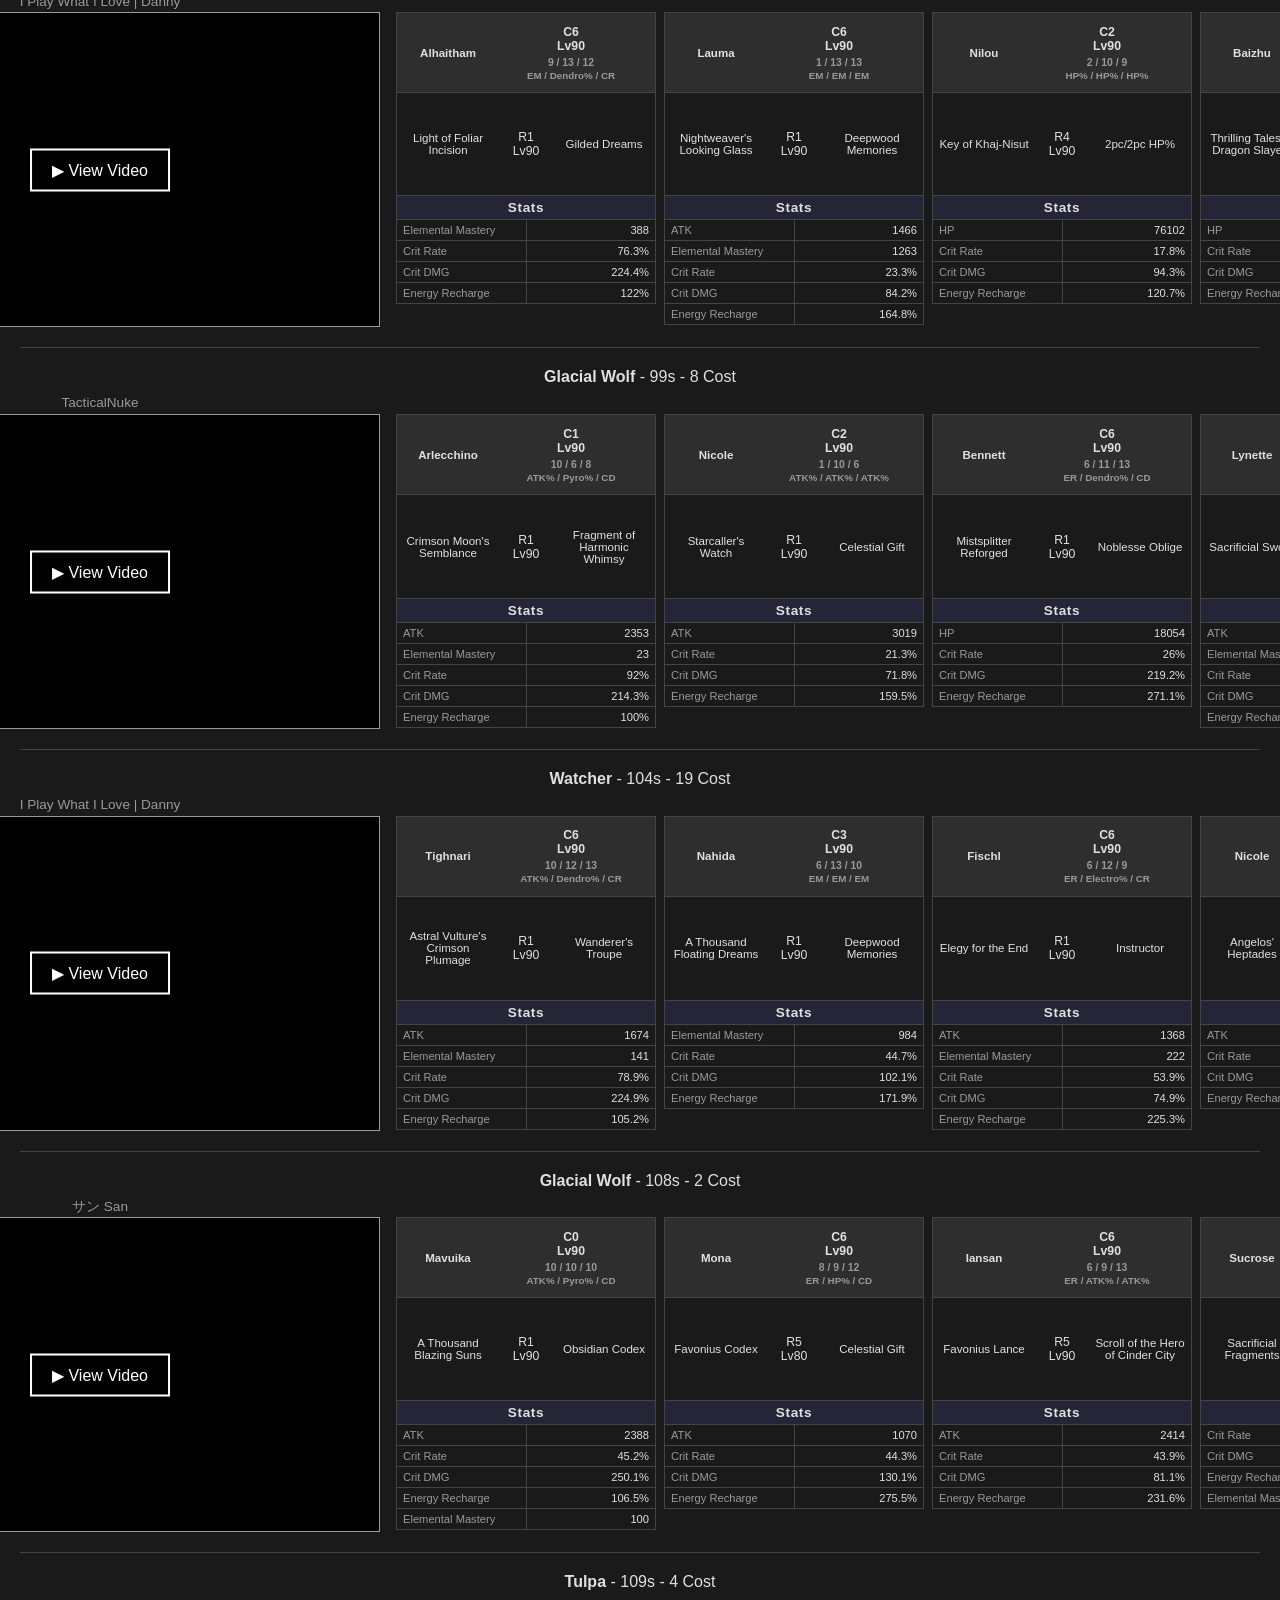
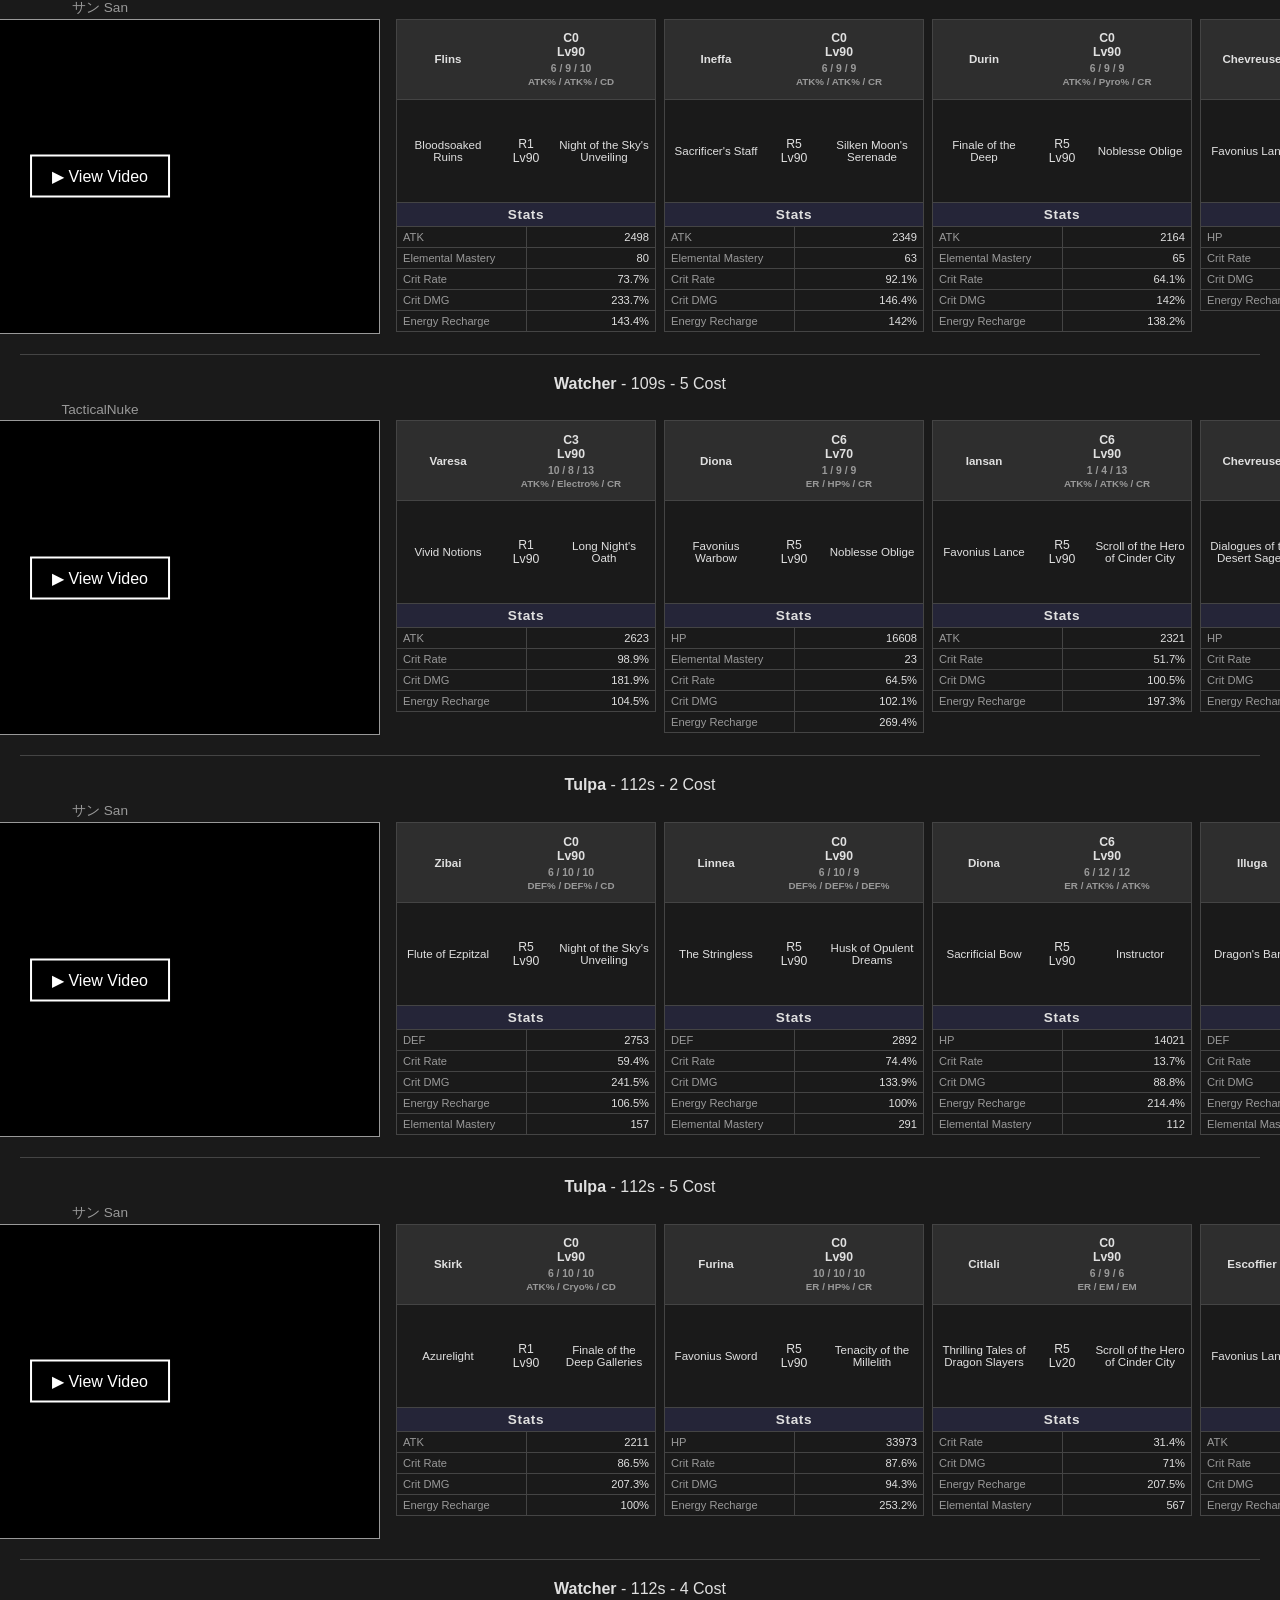
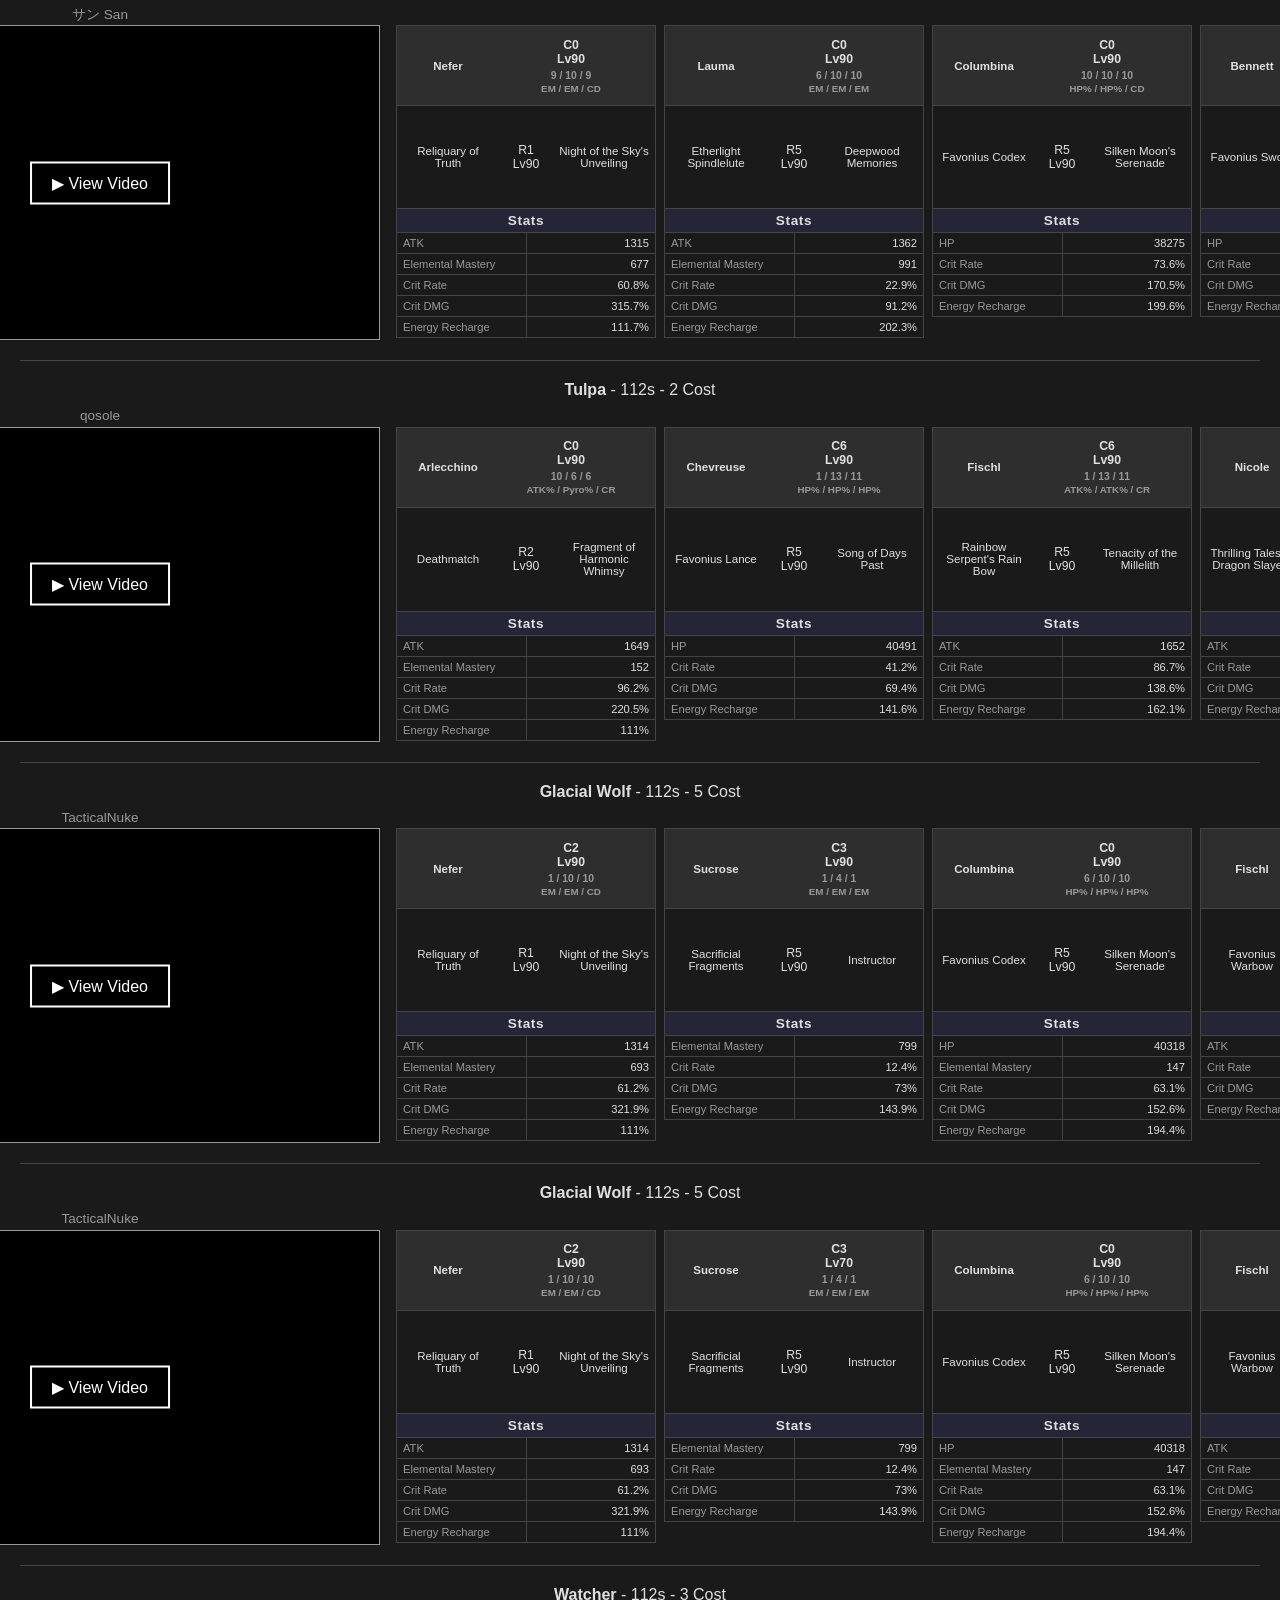
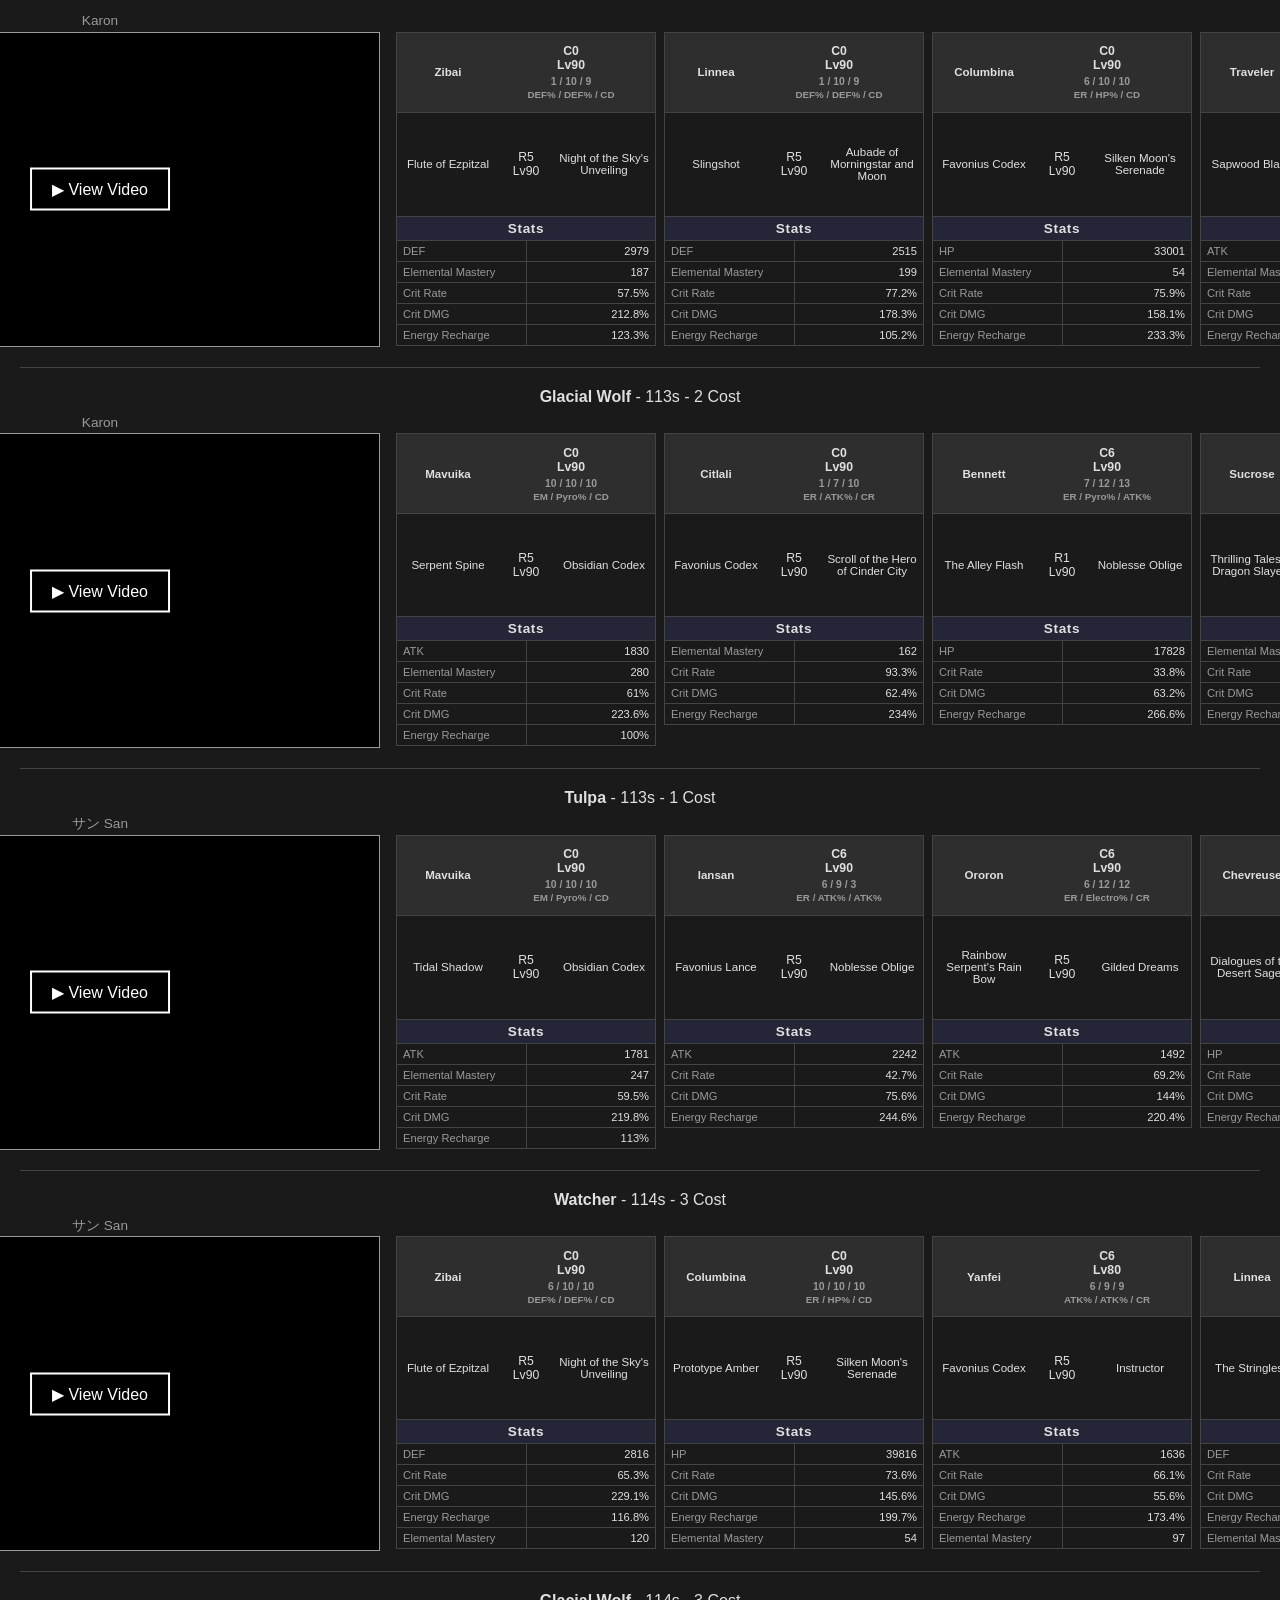
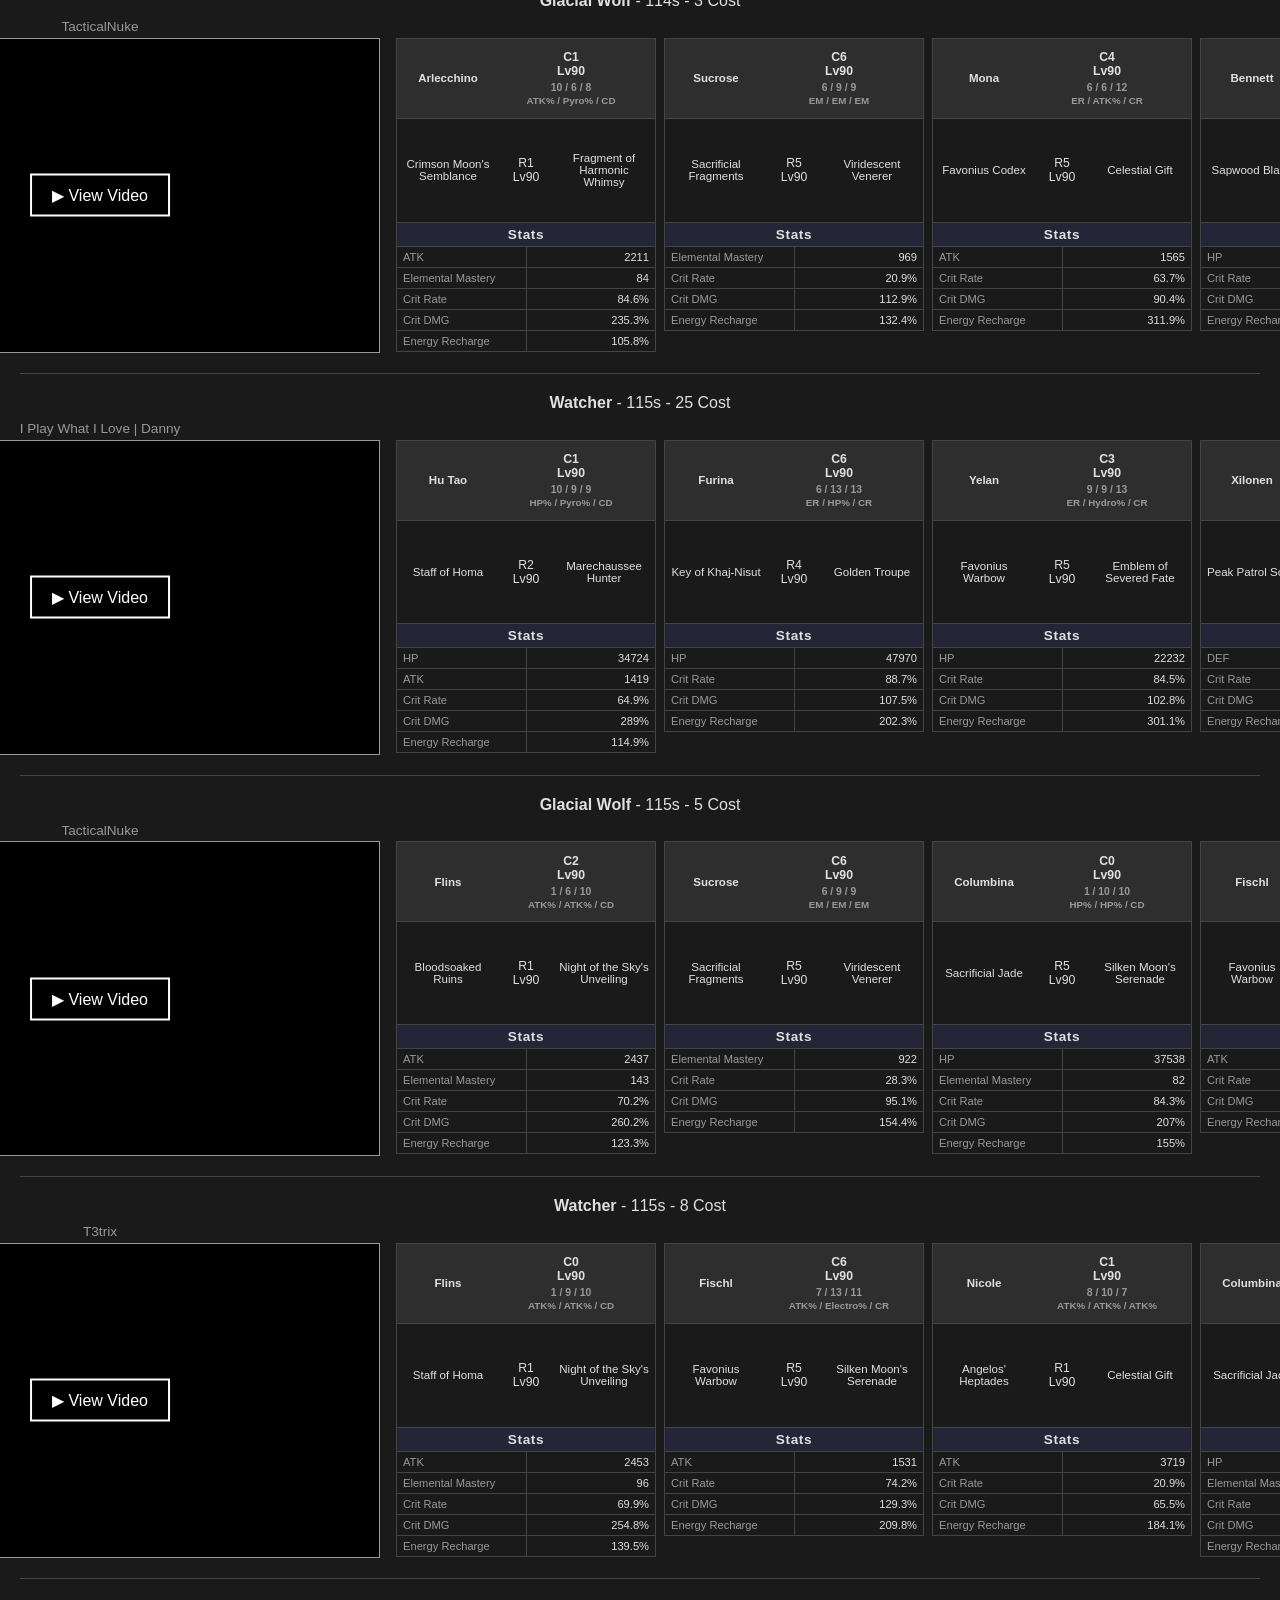
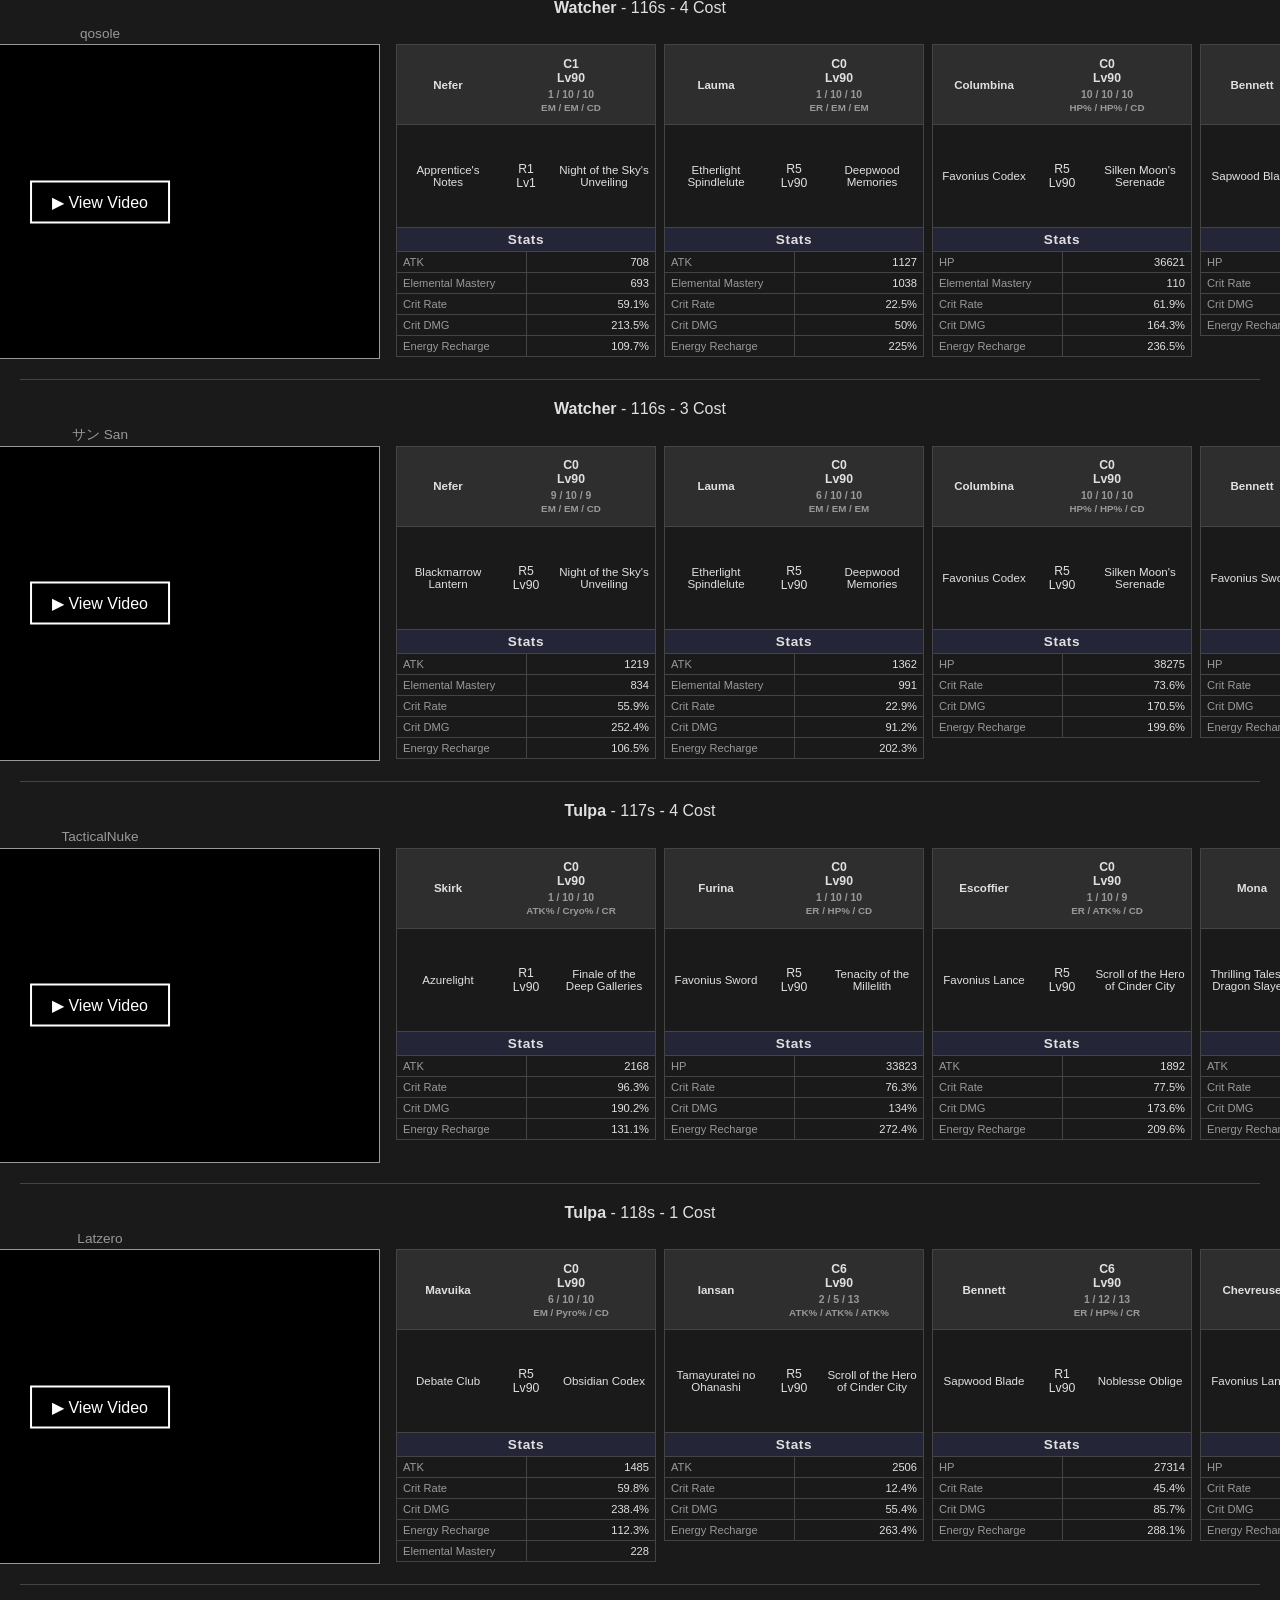
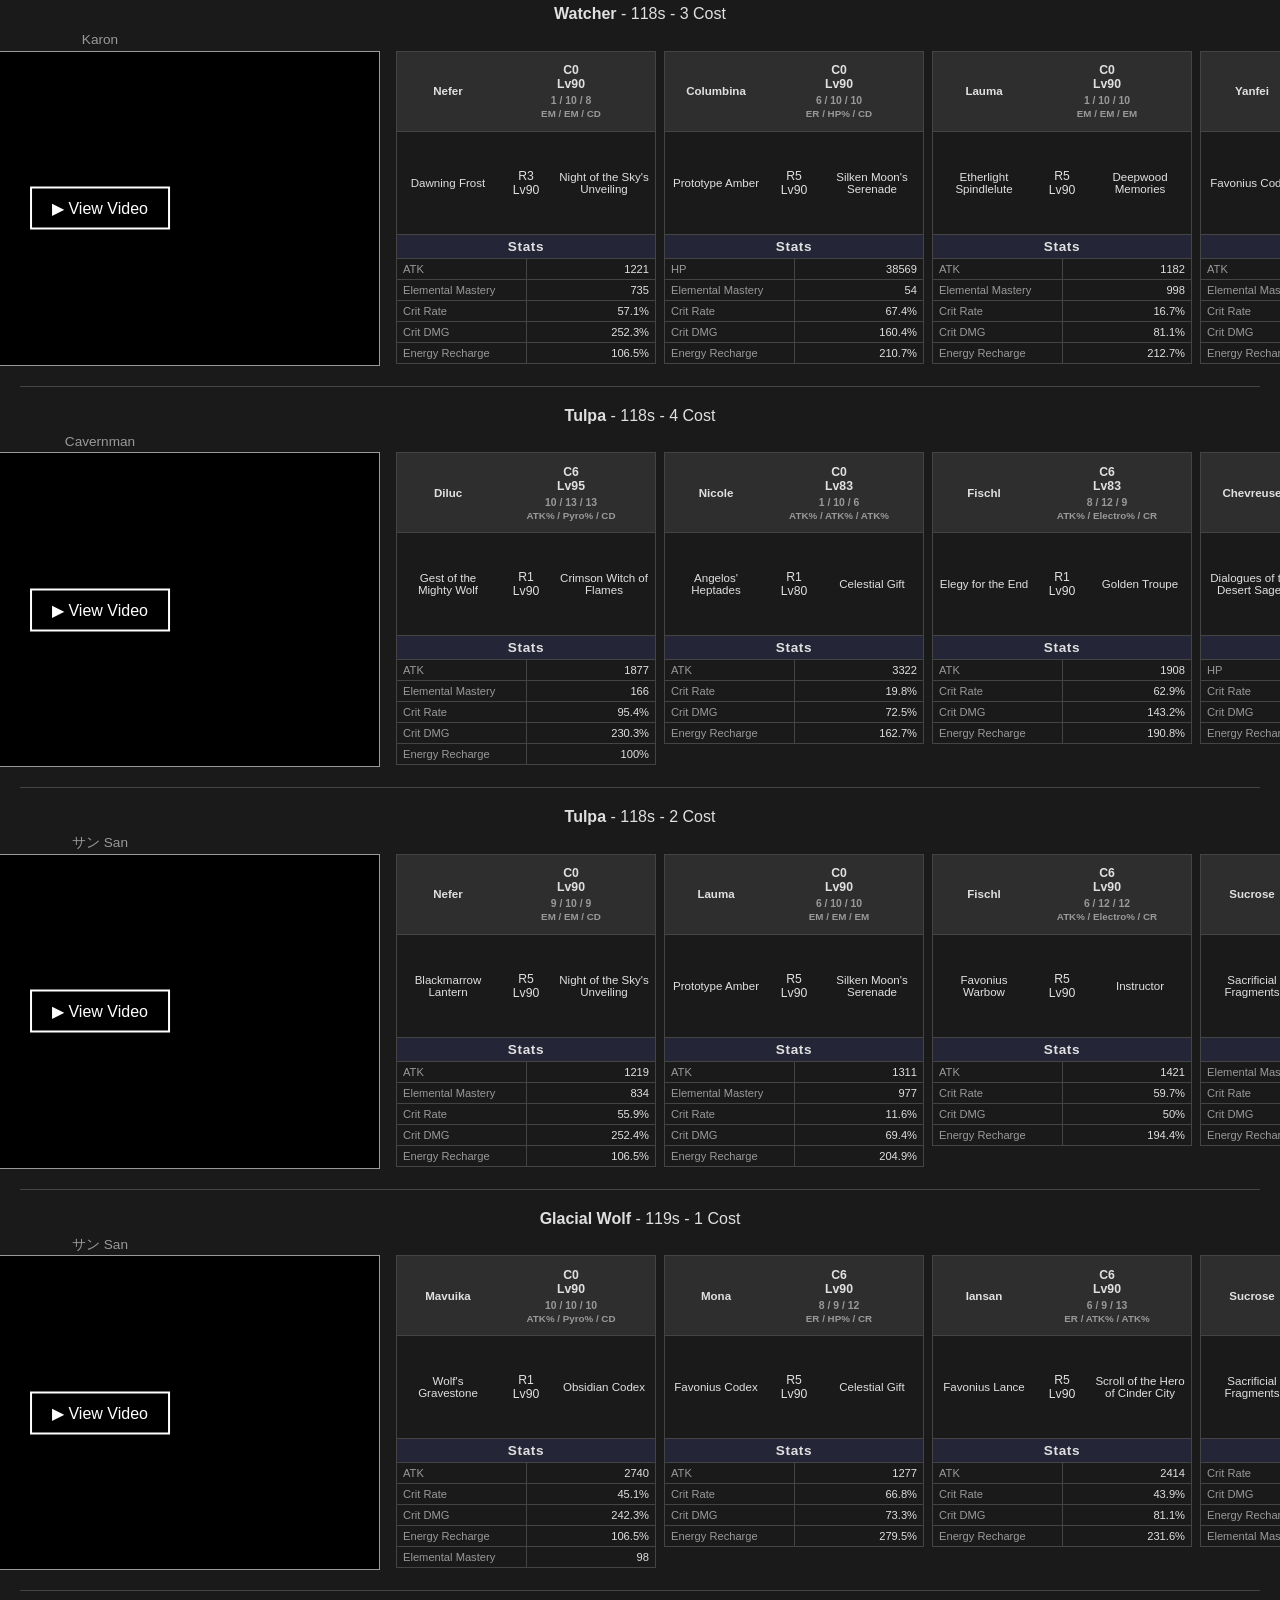
==== commit 4bfcc53a: "Added more filtering and sorting options" ====
--- a/index.html
+++ b/index.html
@@ -50,6 +50,8 @@
         <button id="includeFreeConsBtn" class="header-badge c0-sub-btn" style="visibility:hidden">Include Free Cons</button>
         <div id="charTabRightBtns">
           <button id="noSigFilterBtn" class="header-badge" style="display:none">No Signatures</button>
+          <button id="charFilterModeBtn" class="header-badge" title="And: show runs where every selected character is on the team. Or: show runs featuring at least one selected character.">Mode: And</button>
+          <button id="weaponFilterModeBtn" class="header-badge" style="display:none" title="And: show runs where every selected weapon is used. Or: show runs featuring at least one selected weapon.">Mode: And</button>
           <button id="selectAllBtn" class="header-badge">Select All</button>
           <button id="unselectAllBtn" class="header-badge">Unselect All</button>
         </div>
@@ -73,6 +75,15 @@
     <input type="number" id="costMin" class="range-input" placeholder="Min" min="0">
     <span class="range-sep">–</span>
     <input type="number" id="costMax" class="range-input" placeholder="Max" min="0">
+    <button id="costModeBtn" class="header-badge">Default</button>
+    <div id="costModeInfoWrap">
+      <button id="costModeInfoBtn" class="cost-info-btn" aria-label="Cost mode info">?</button>
+      <div id="costModeTooltip" class="cost-mode-tooltip" hidden>
+        <strong>Default</strong> - Limited 5★ characters cost 1 + their constellation. Signature weapons cost their refinement rank.<br><br>
+        <strong>Incl. Standard</strong> - Same as Default, plus standard 5★ characters (Jean, Diluc, Qiqi, etc.) cost 1, and standard banner weapons (Skyward series, Wolf's Gravestone, etc.) cost 1.<br><br>
+        <strong>Incl. S+4★</strong> - Same as Incl. Standard, plus 4★ characters cost 0.5 per constellation (C0 is still free, C6 = 3).
+      </div>
+    </div>
   </div>
 </div>
 
--- a/dire-stygian-clears.css
+++ b/dire-stygian-clears.css
@@ -94,6 +94,9 @@
 }
 .video-thumb {
   display: block;
+  width: 100%;
+  height: 100%;
+  object-fit: cover;
   opacity: 0.8;
 }
 .video-play-btn {
@@ -353,6 +356,11 @@
   font-size: 0.85em;
   color: var(--text-muted);
 }
+.char-card-mainstats {
+  margin-top: 2px;
+  font-size: 0.8em;
+  color: var(--text-muted);
+}
 .header-badge {
   background: none;
   border: 1px solid var(--border);
@@ -432,6 +440,43 @@
   font-size: 0.85em;
   color: var(--text-muted);
 }
+#costModeInfoWrap {
+  position: relative;
+  display: inline-flex;
+}
+.cost-info-btn {
+  width: 18px;
+  height: 18px;
+  border-radius: 50%;
+  border: 1px solid var(--border);
+  background: none;
+  color: var(--text-muted);
+  font-size: 0.7em;
+  font-weight: bold;
+  cursor: pointer;
+  padding: 0;
+  line-height: 1;
+  flex-shrink: 0;
+}
+.cost-info-btn:hover {
+  border-color: var(--border-hover);
+  color: var(--text);
+}
+.cost-mode-tooltip {
+  position: absolute;
+  bottom: calc(100% + 8px);
+  right: 0;
+  width: 280px;
+  background: var(--surface);
+  border: 1px solid var(--border);
+  border-radius: 6px;
+  padding: 10px 12px;
+  font-size: 0.8em;
+  text-align: left;
+  line-height: 1.5;
+  z-index: 100;
+  box-shadow: 0 4px 12px rgba(0,0,0,0.3);
+}
 #sortTimeBtn,
 #sortCostBtn {
   cursor: pointer;
@@ -474,7 +519,8 @@
   }
   .video-thumb {
     width: 100%;
-    height: auto;
+    height: 100%;
+    object-fit: cover;
   }
 
   /* Header: stack byline above title, center everything */
@@ -654,7 +700,10 @@
     white-space: normal;
   }
   .char-card-talents {
-    font-size: 0.8em;
+    font-size: 0.95em;
+  }
+  .char-card-mainstats {
+    font-size: 0.9em;
   }
   .stat-key {
     white-space: normal;
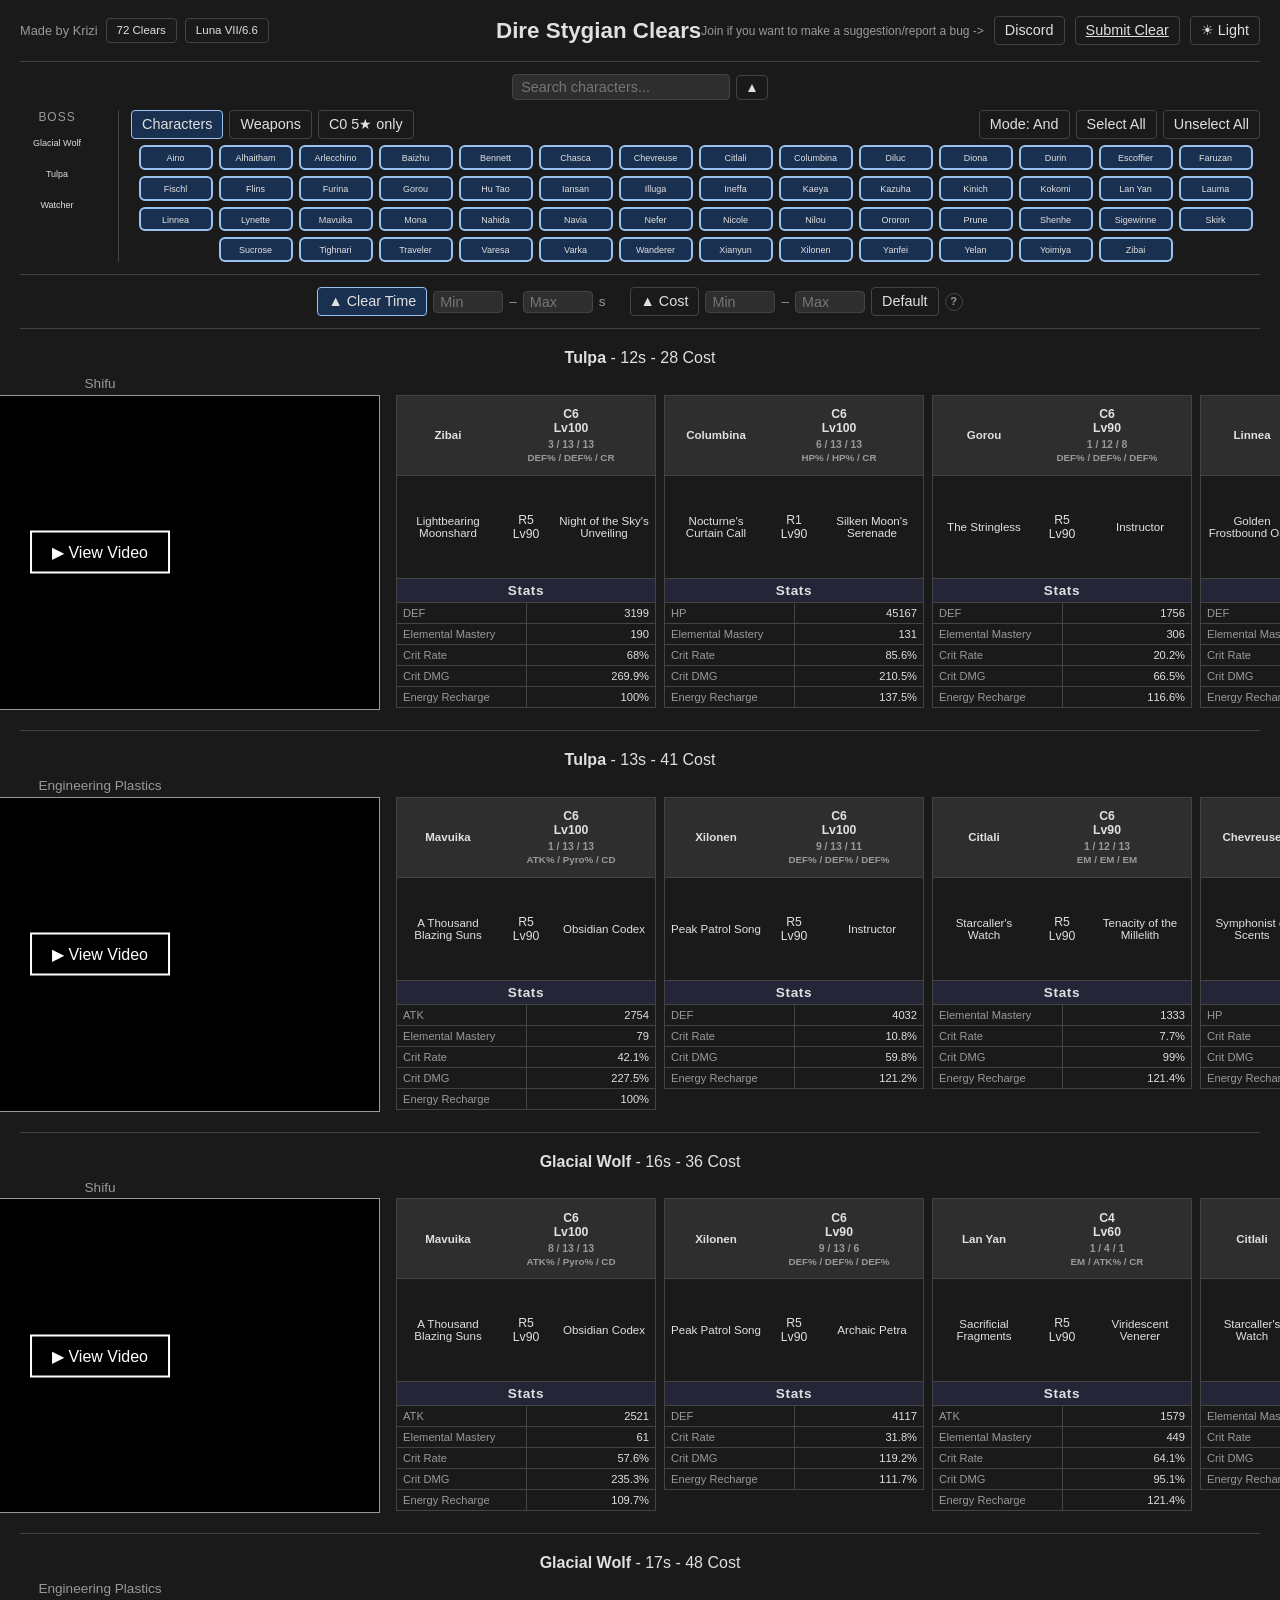
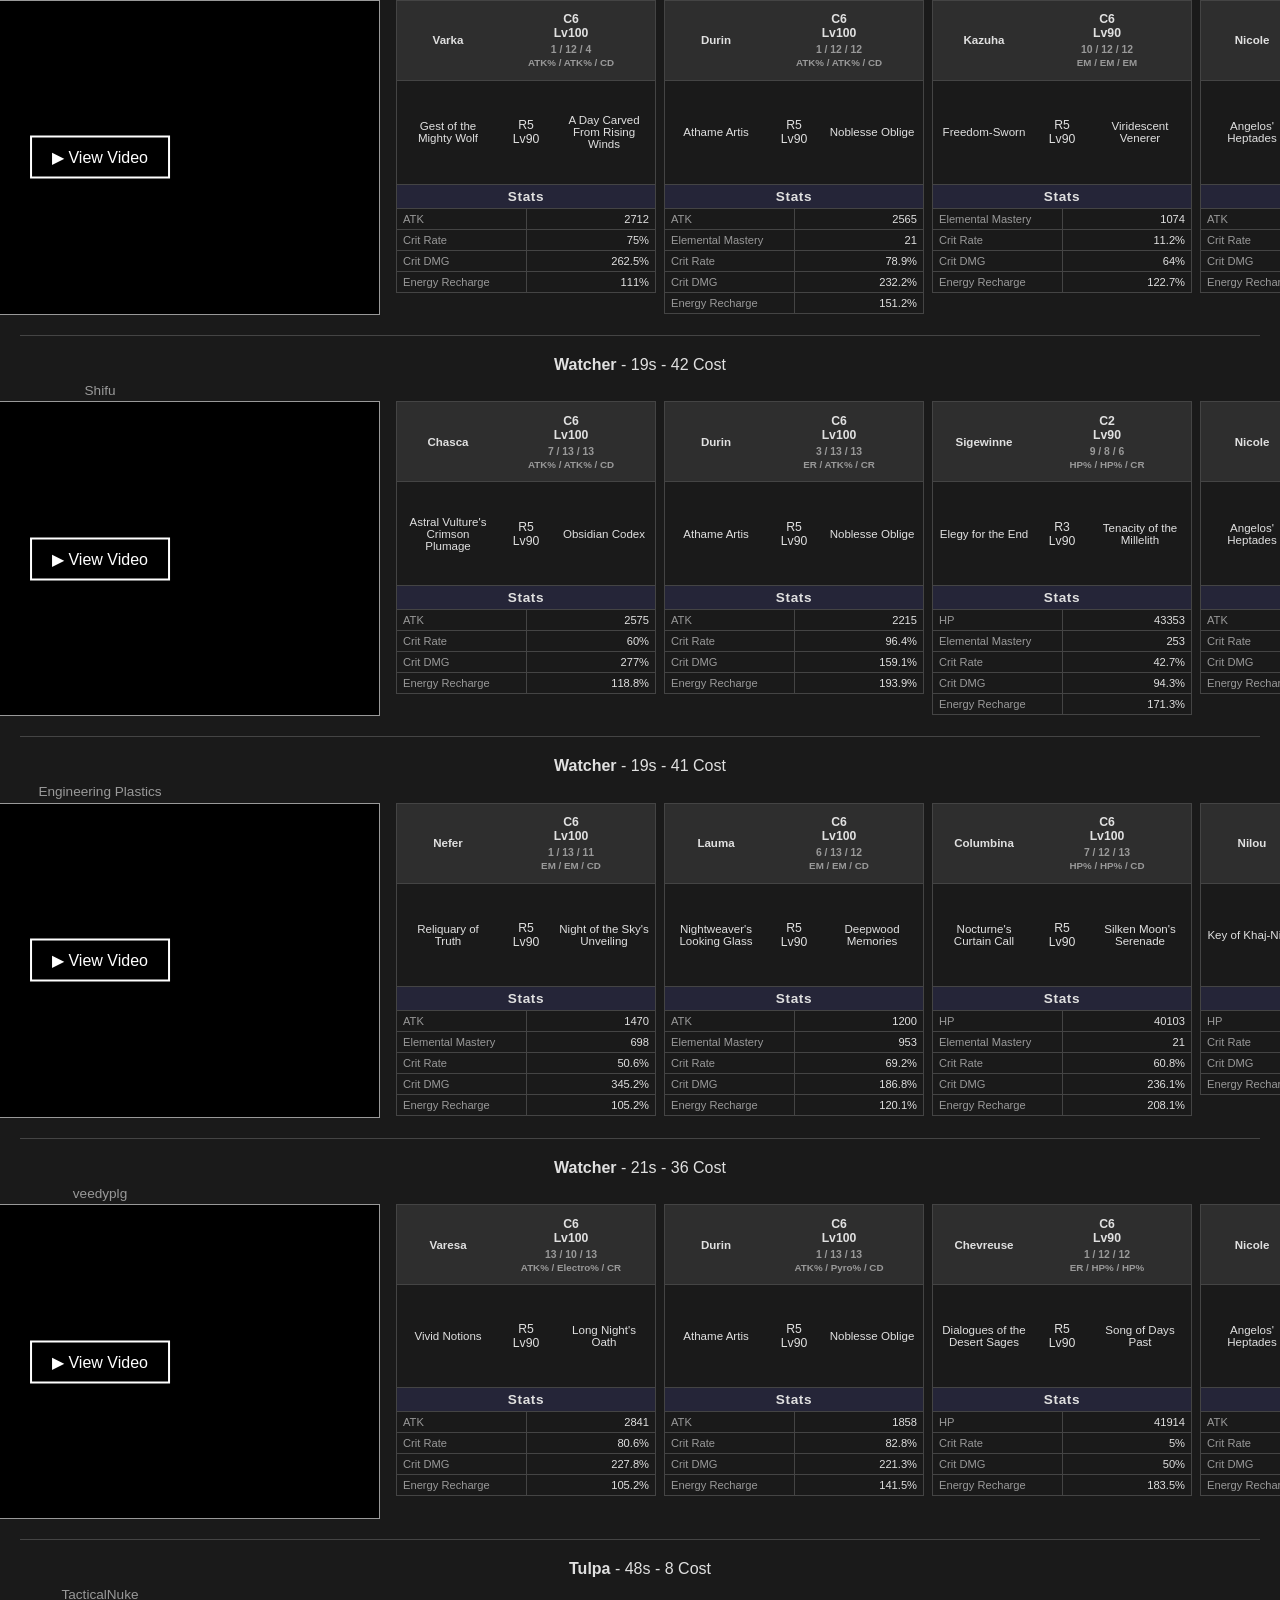
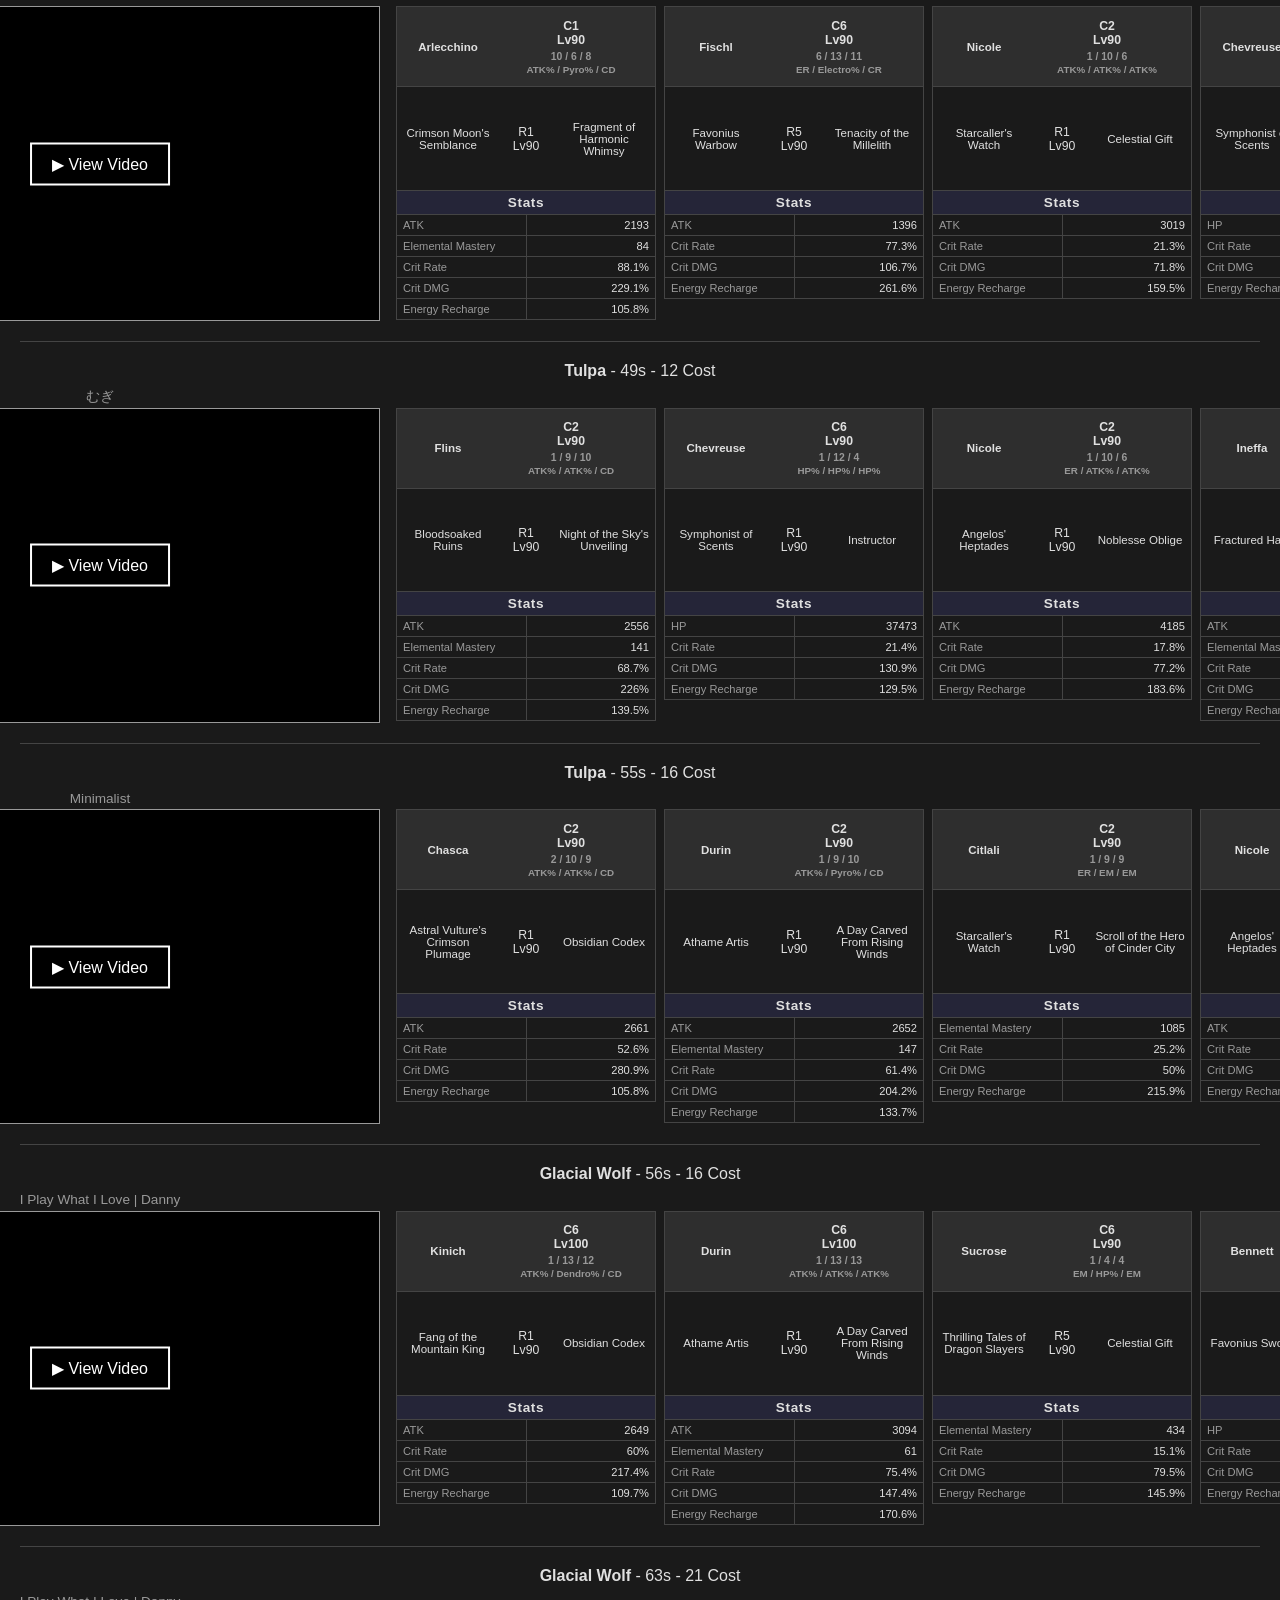
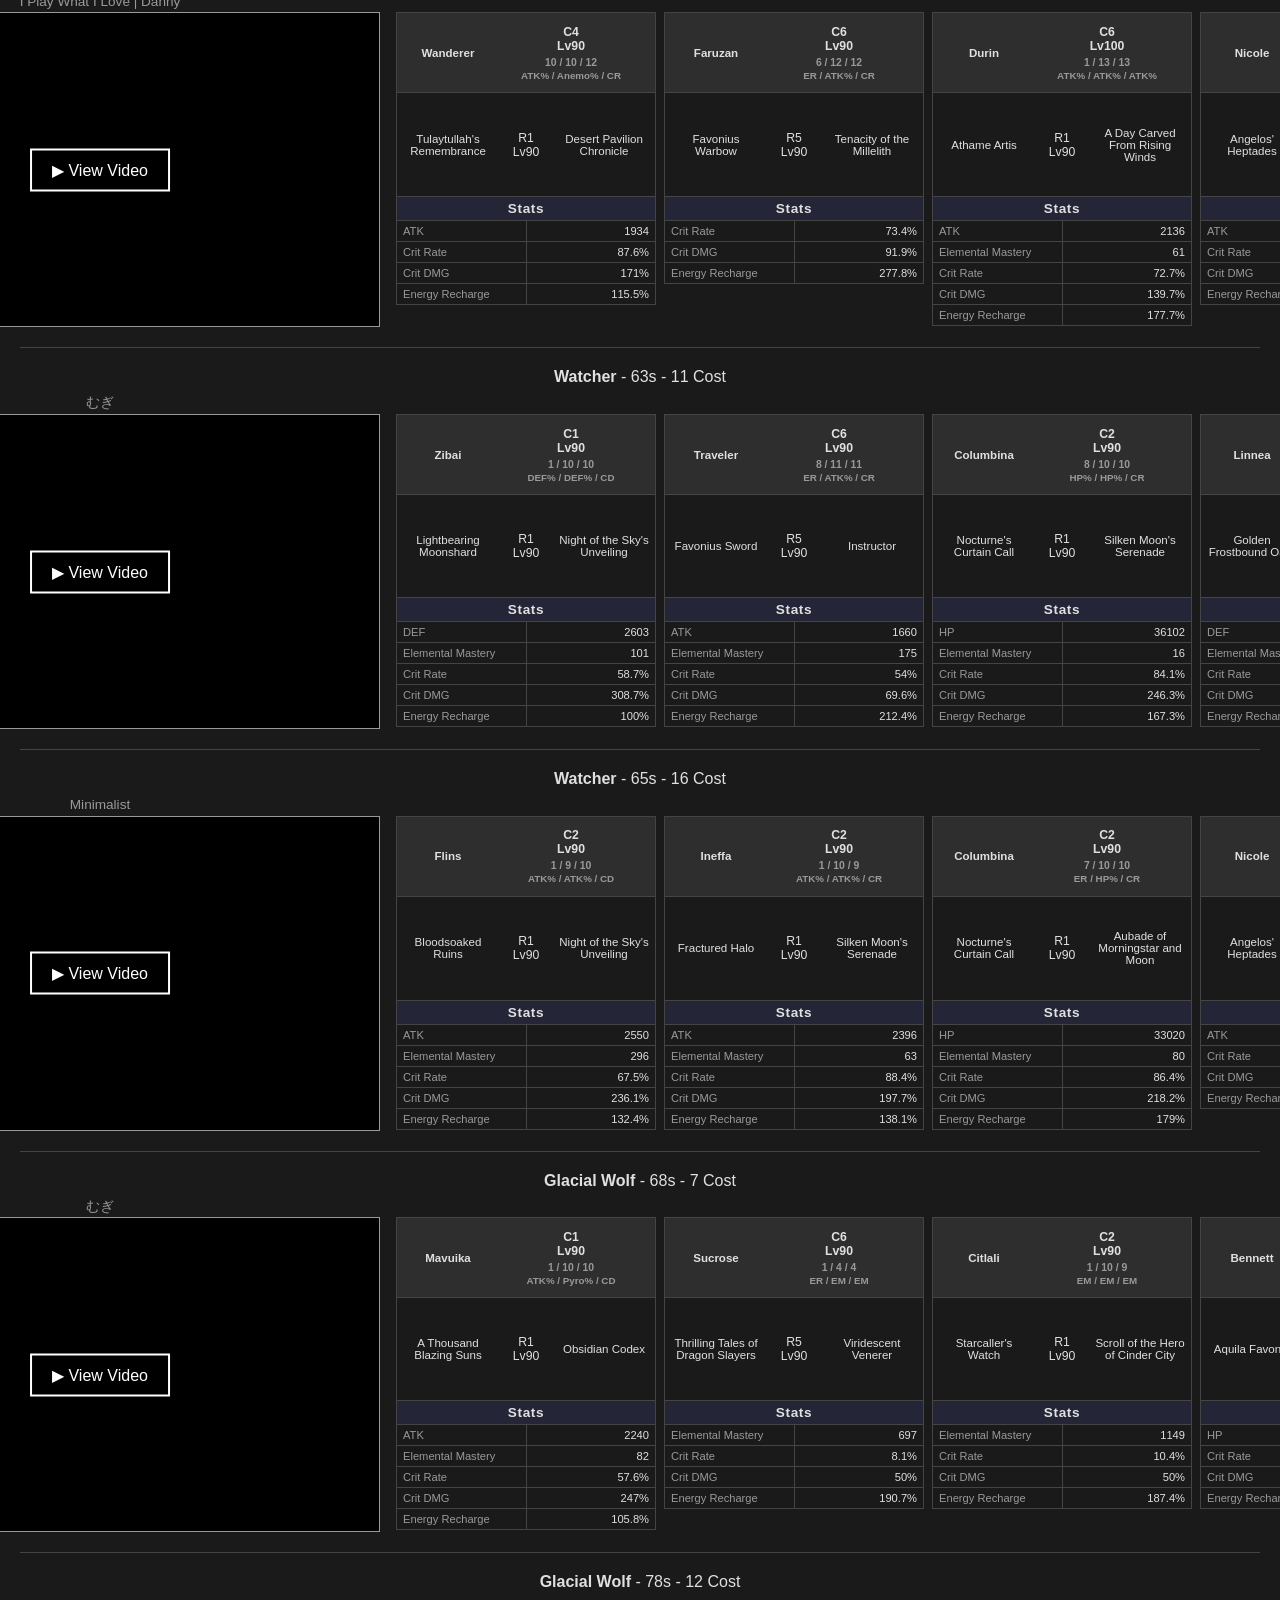
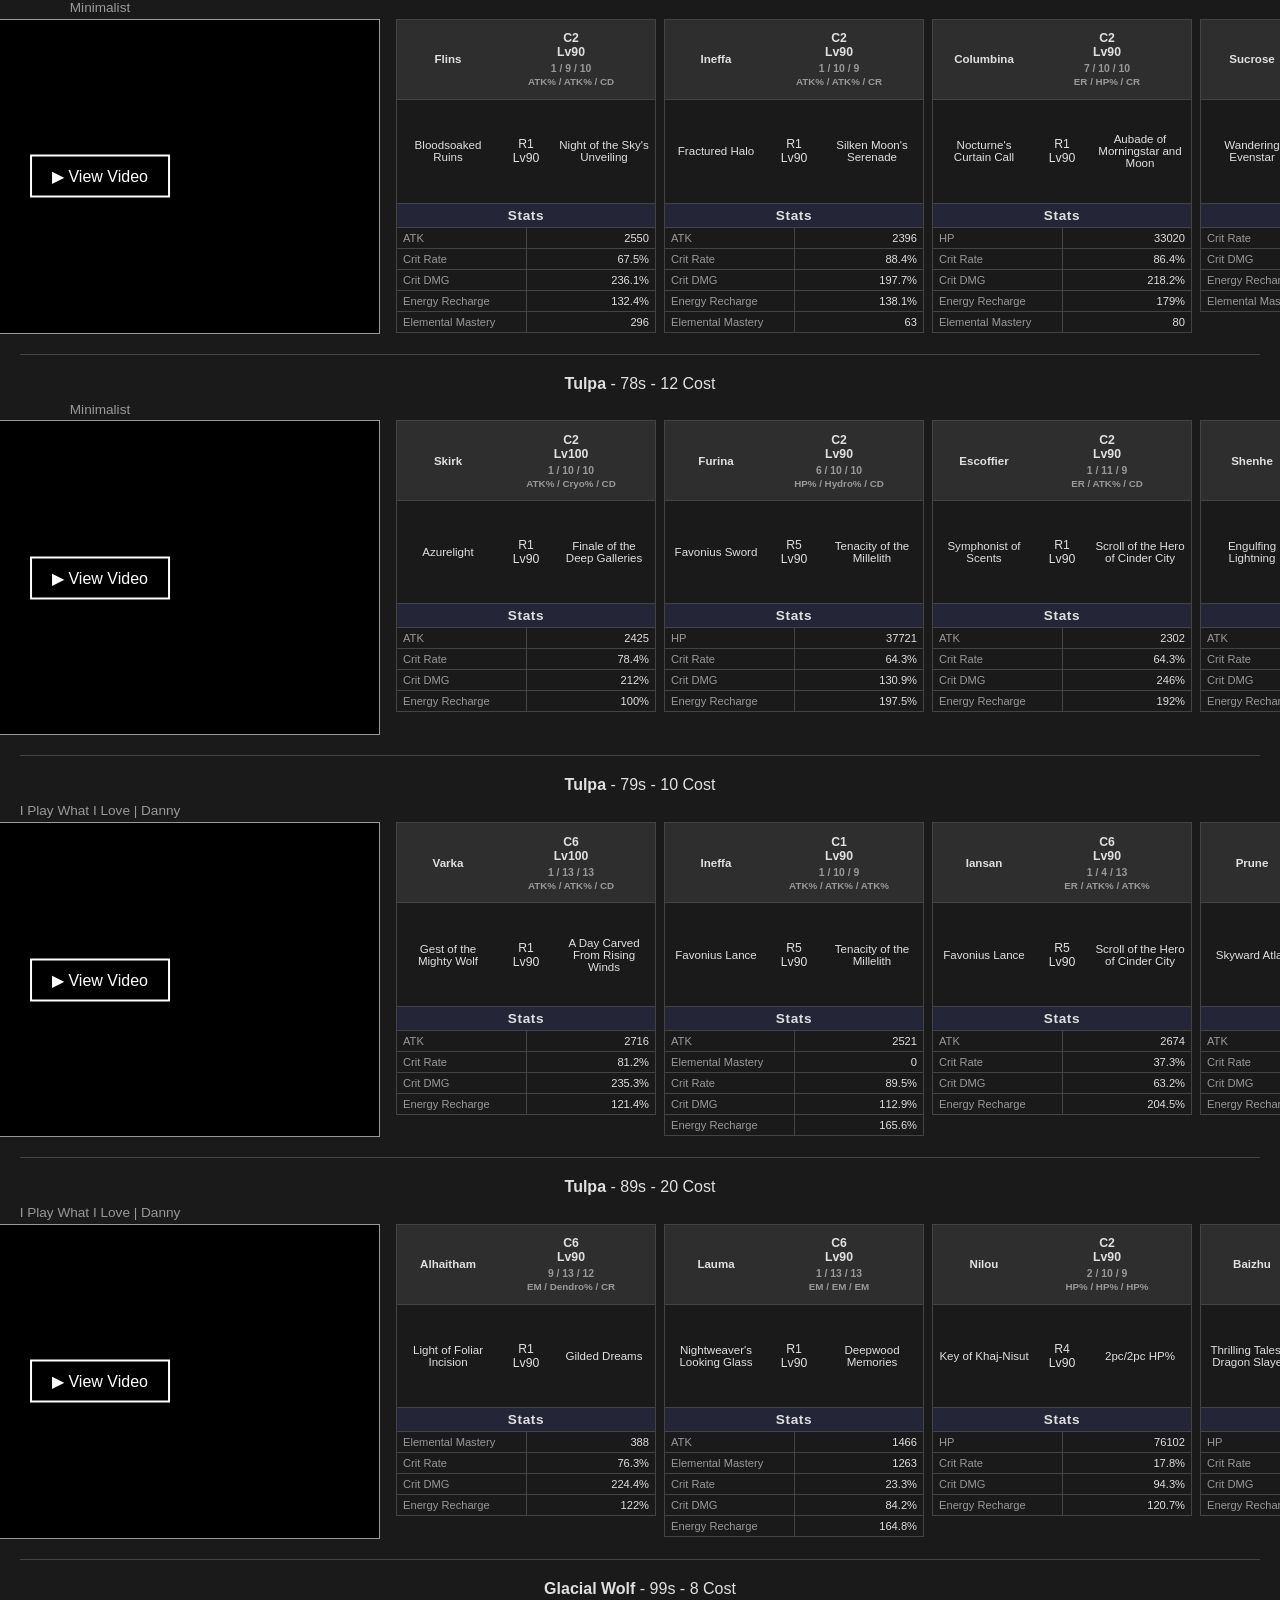
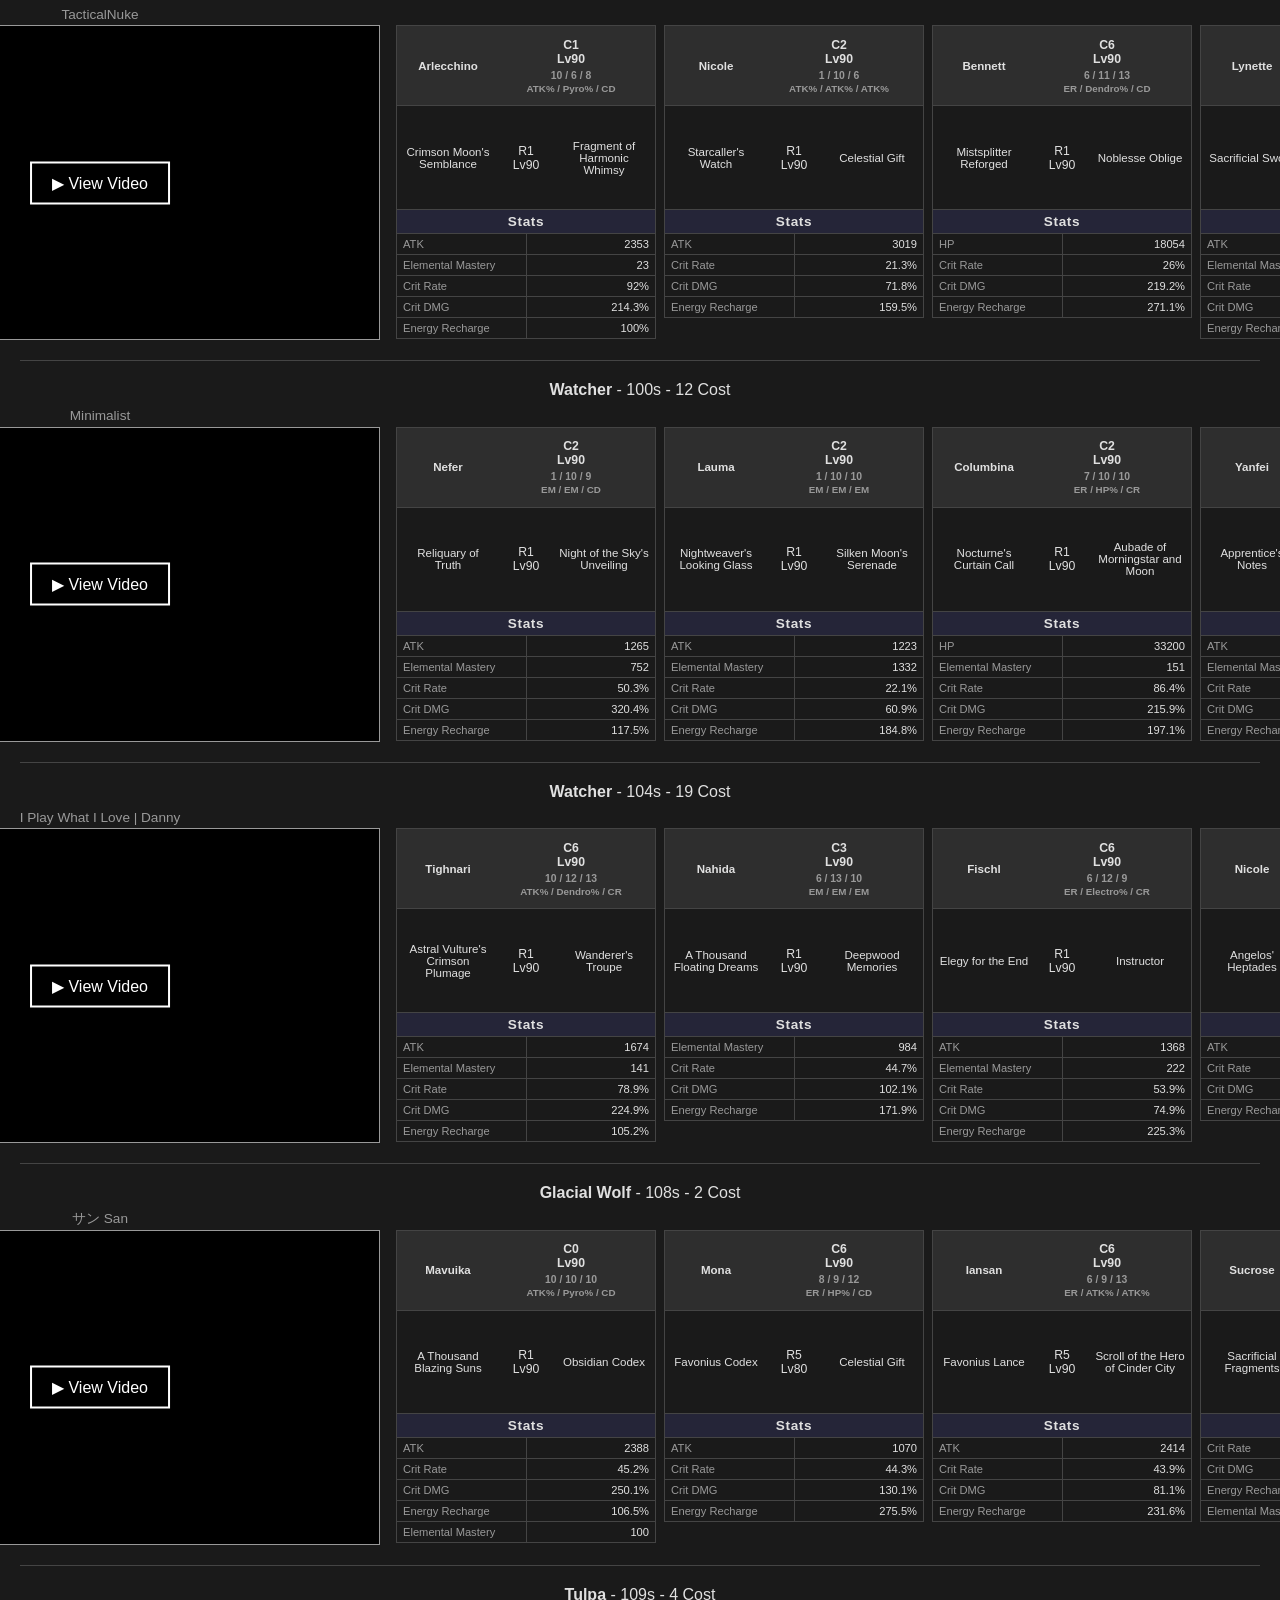
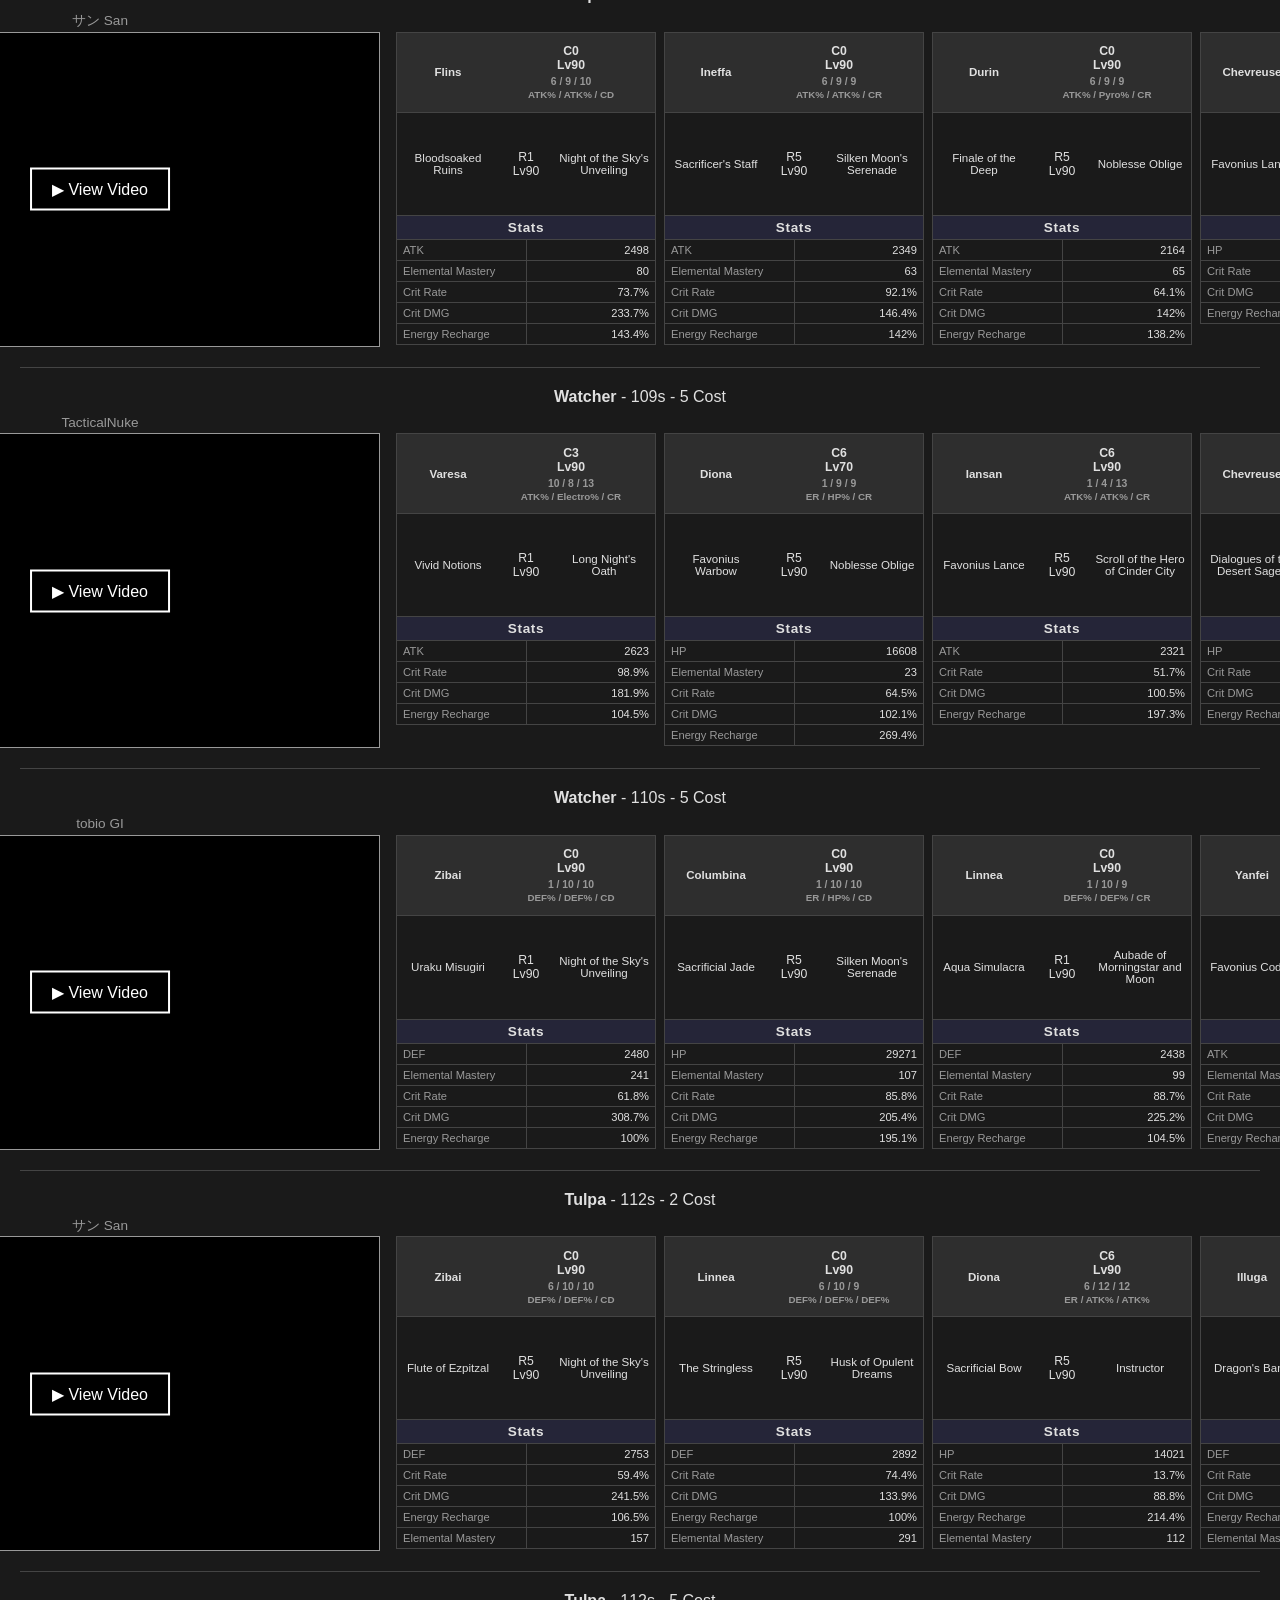
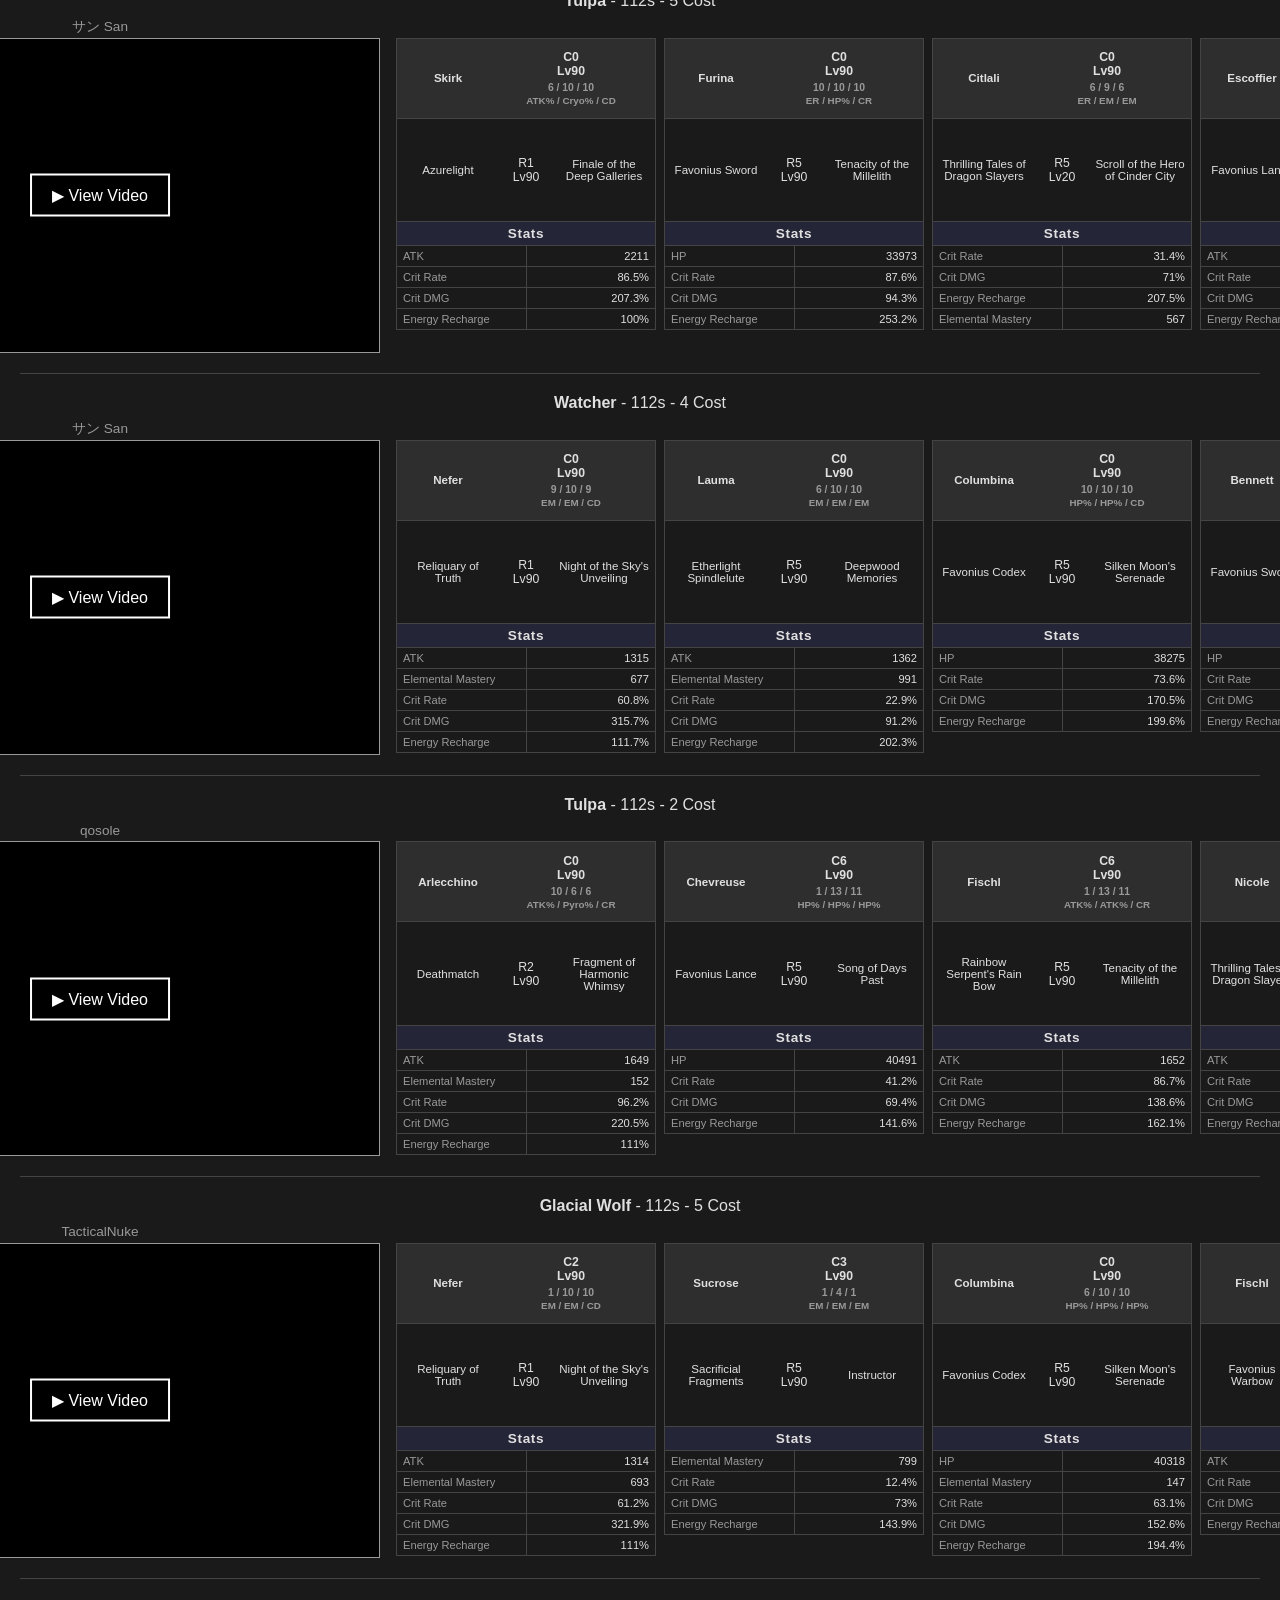
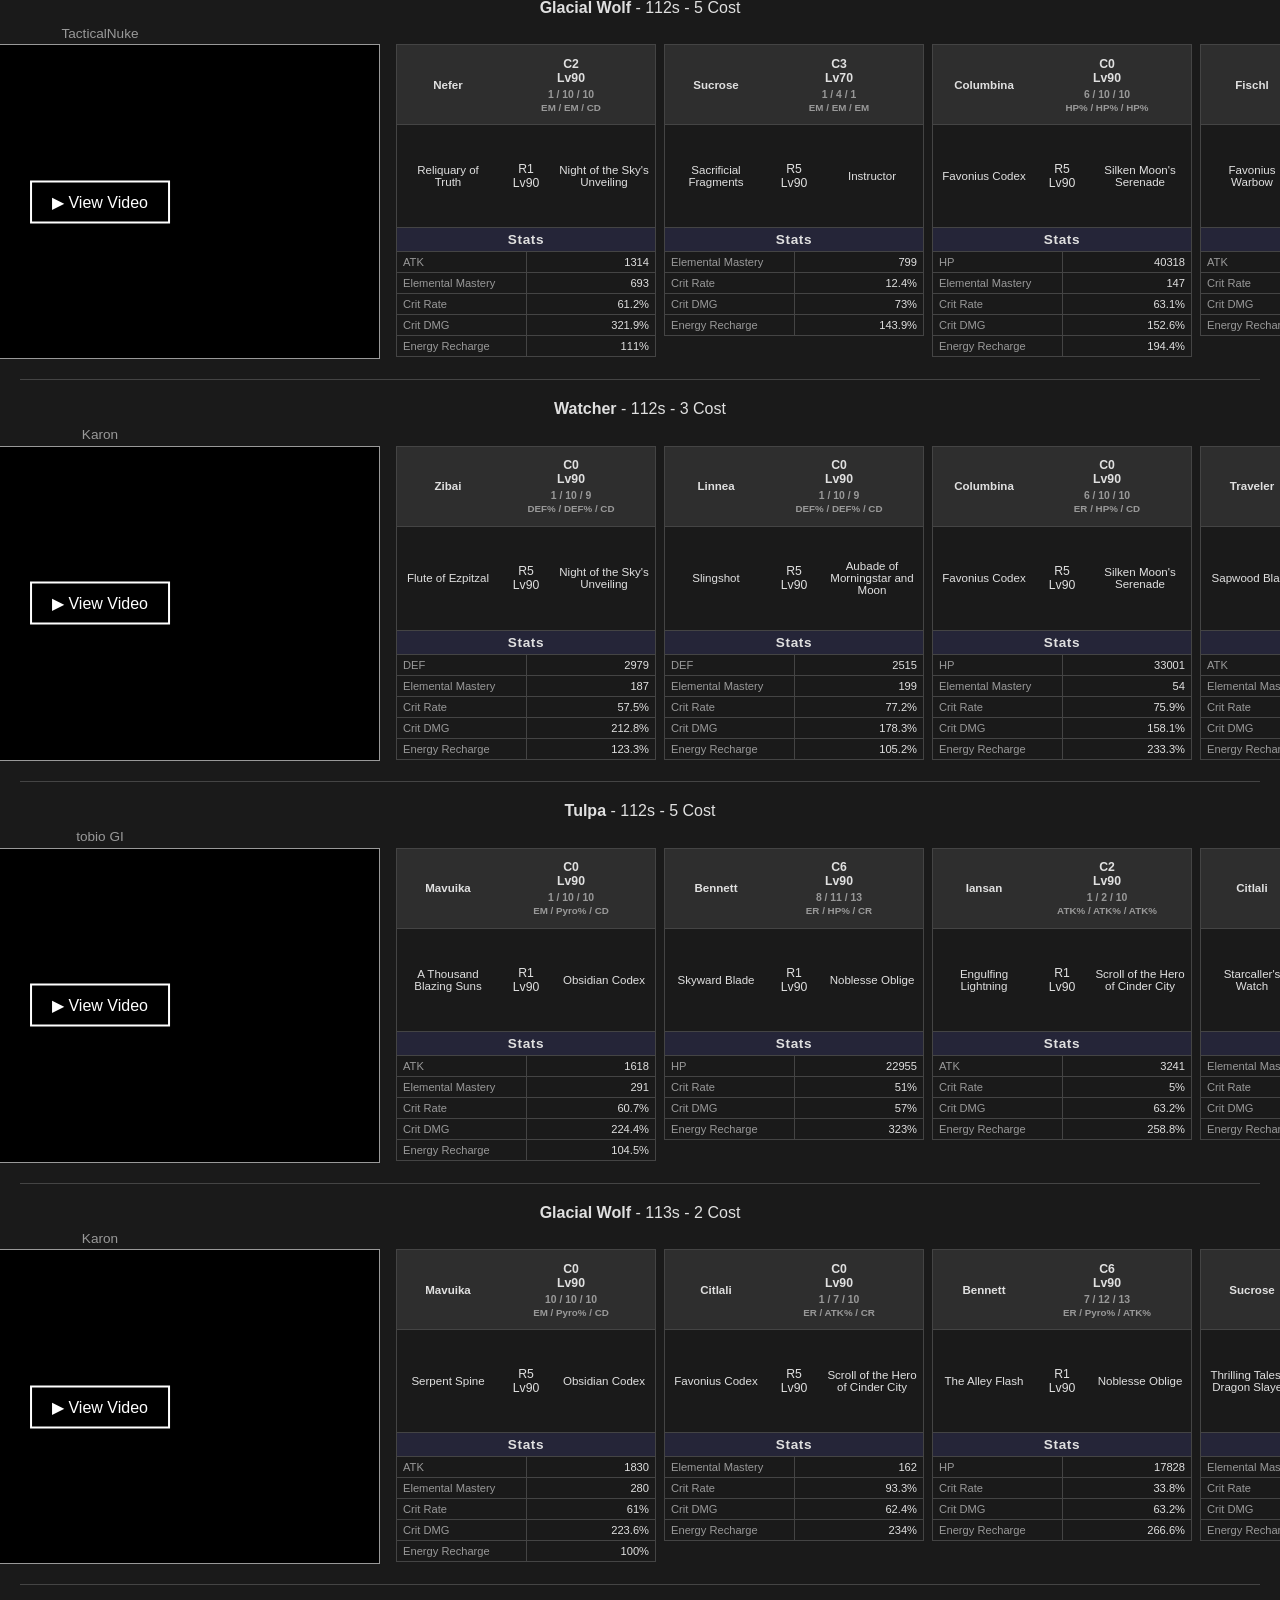
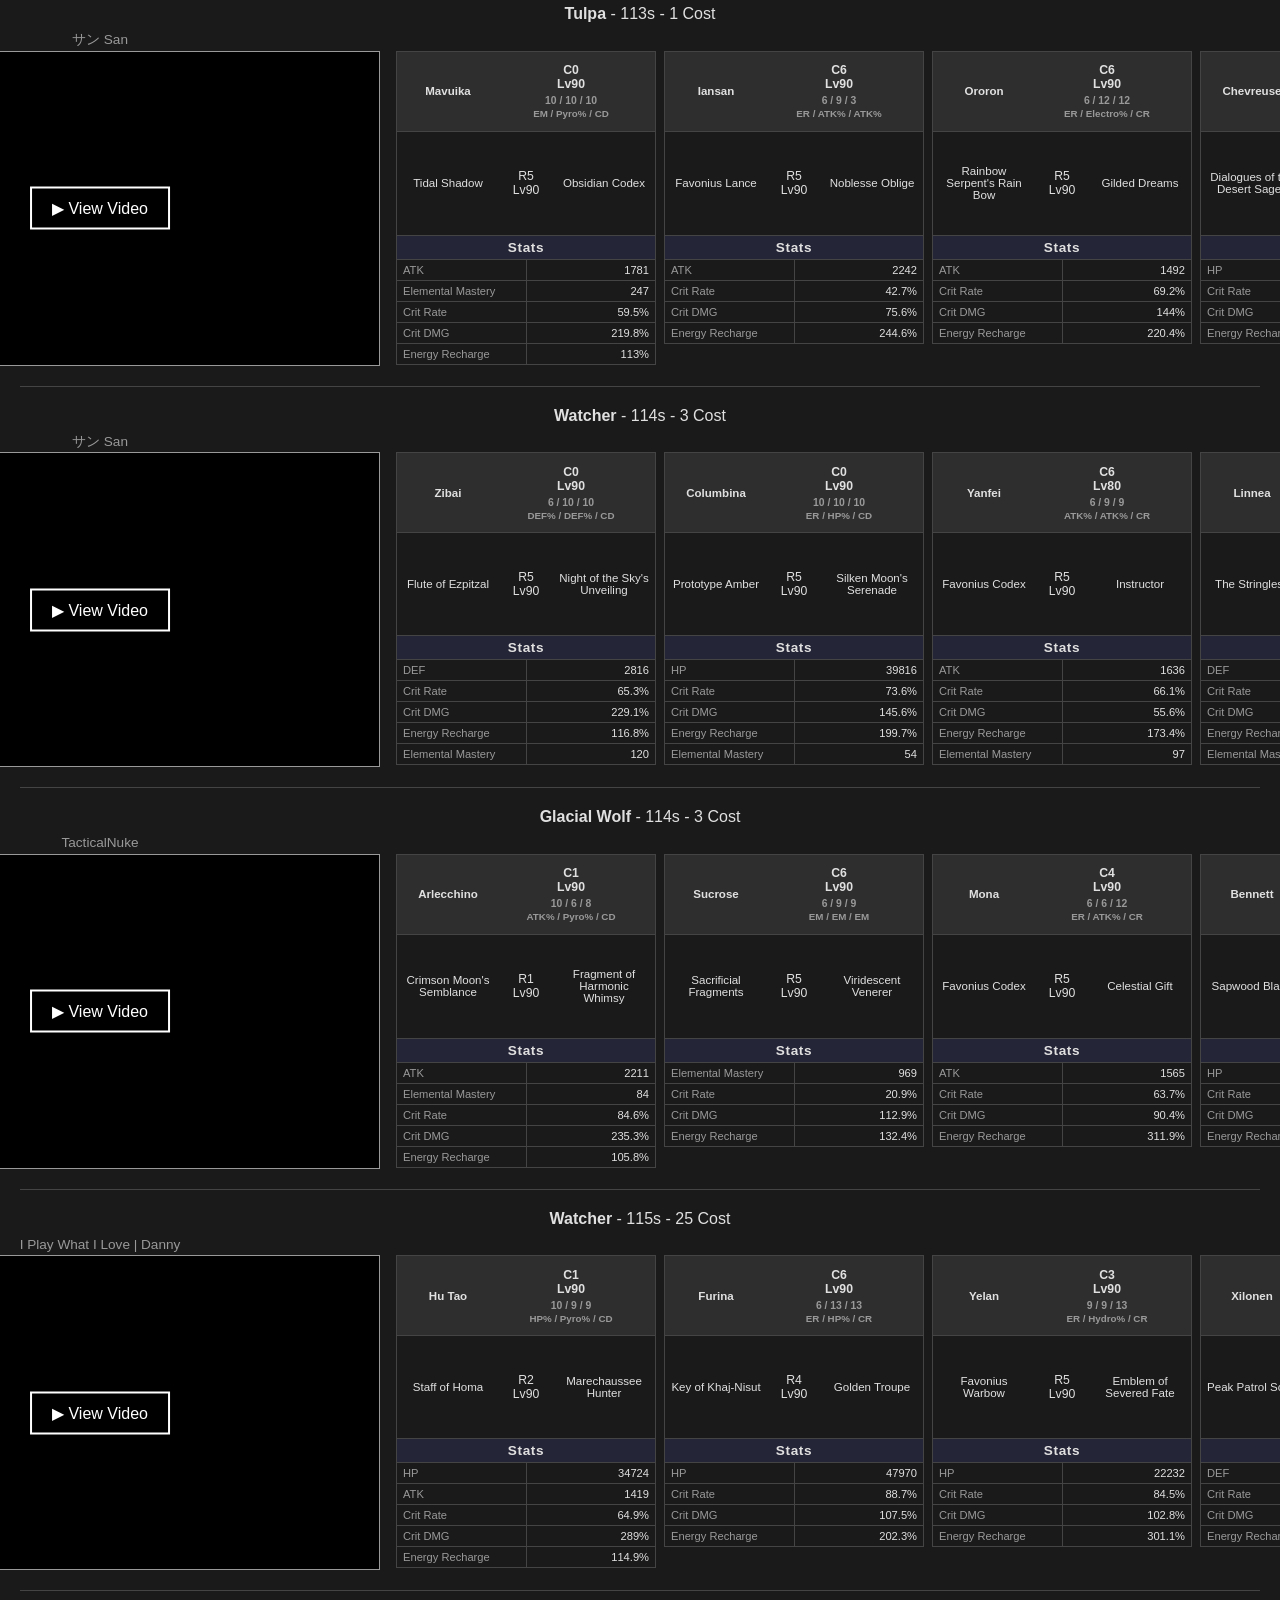
==== commit 45ddc650: "Added submission form" ====
--- a/index.html
+++ b/index.html
@@ -17,8 +17,9 @@
   </div>
   <h1>Dire Stygian Clears</h1>
   <div id="filters">
-    <span id="discordHint">Join if you want to add/submit clears -></span>
+    <span id="discordHint">Join if you want to make a suggestion/report a bug -></span>
     <a href="https://discord.gg/H2p86JdFeJ" target="_blank" class="header-badge" id="discordBtn">Discord</a>
+    <a href="https://forms.gle/dGshsWdPAPDuNTNbA" target="_blank" class="header-badge" id="submitBtn">Submit Clear</a>
     <button id="themeToggle" class="header-badge">&#9728; Light</button>
   </div>
 </header>
